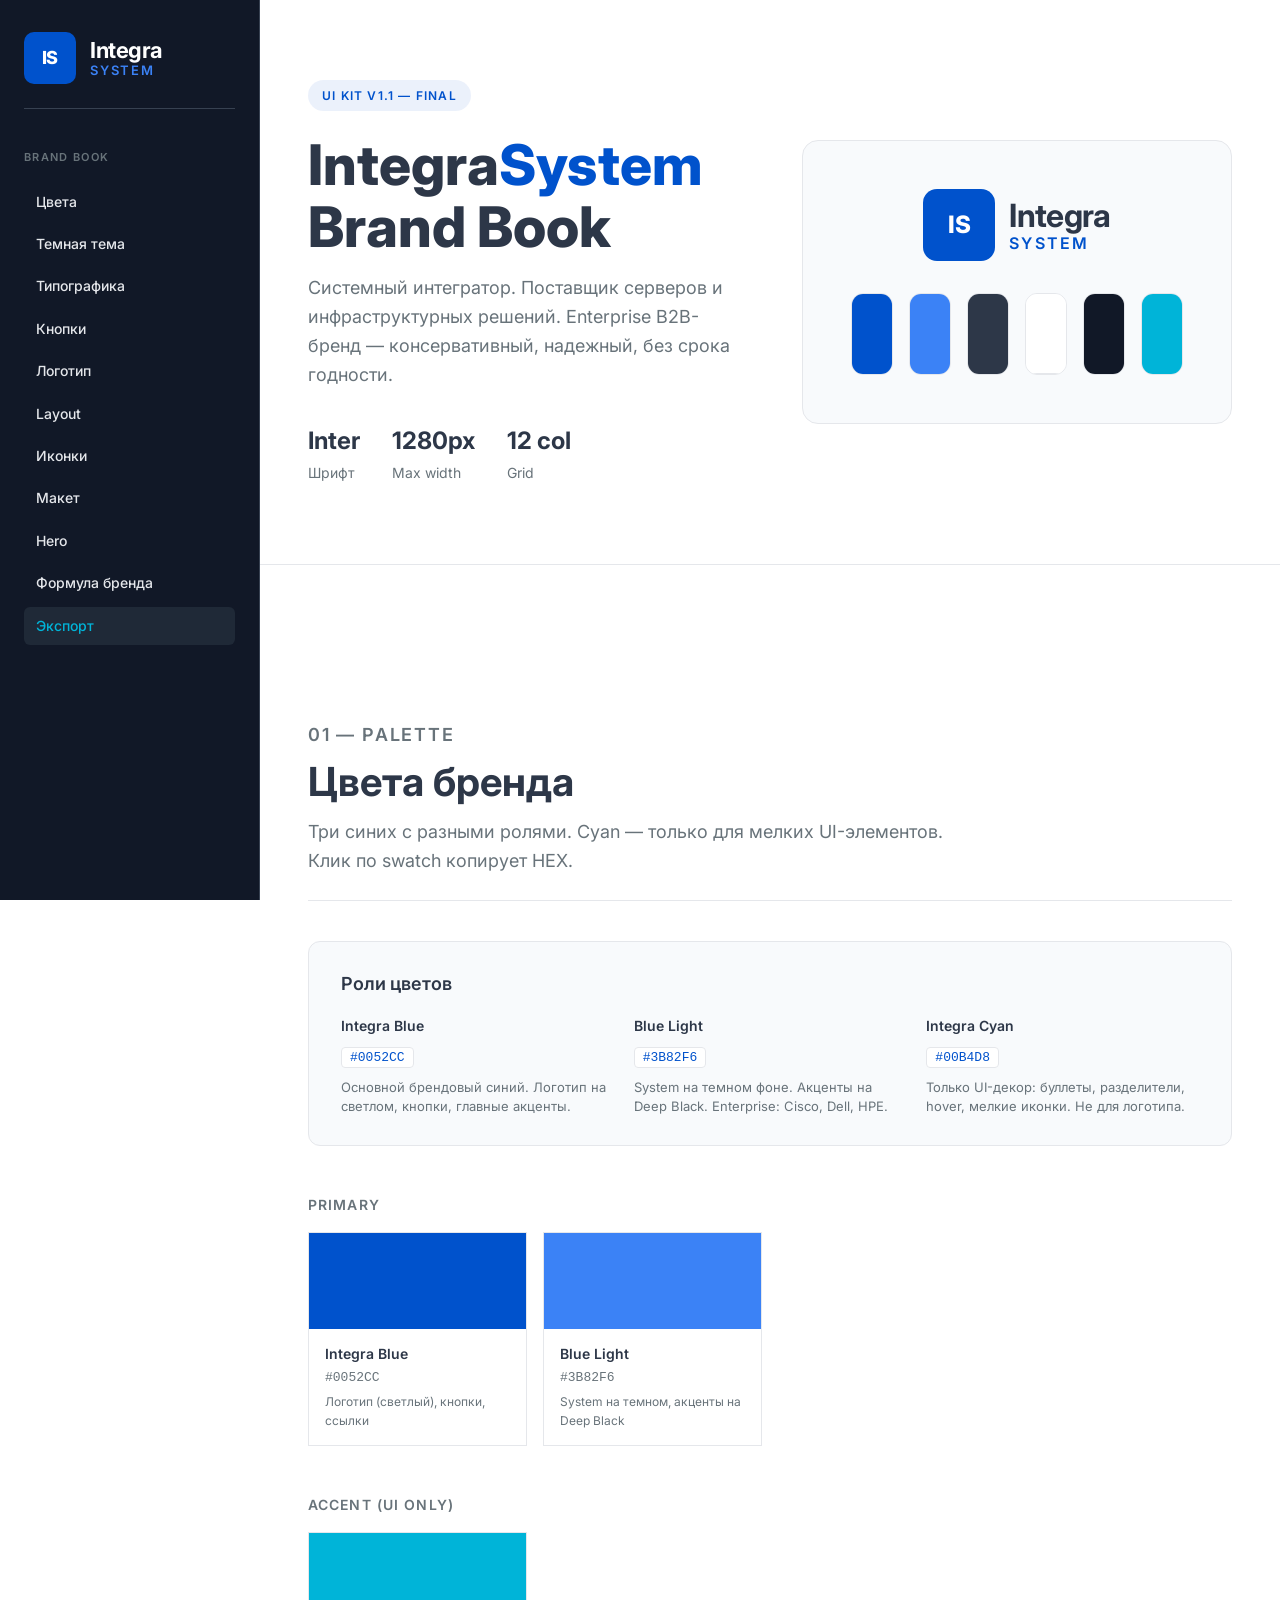
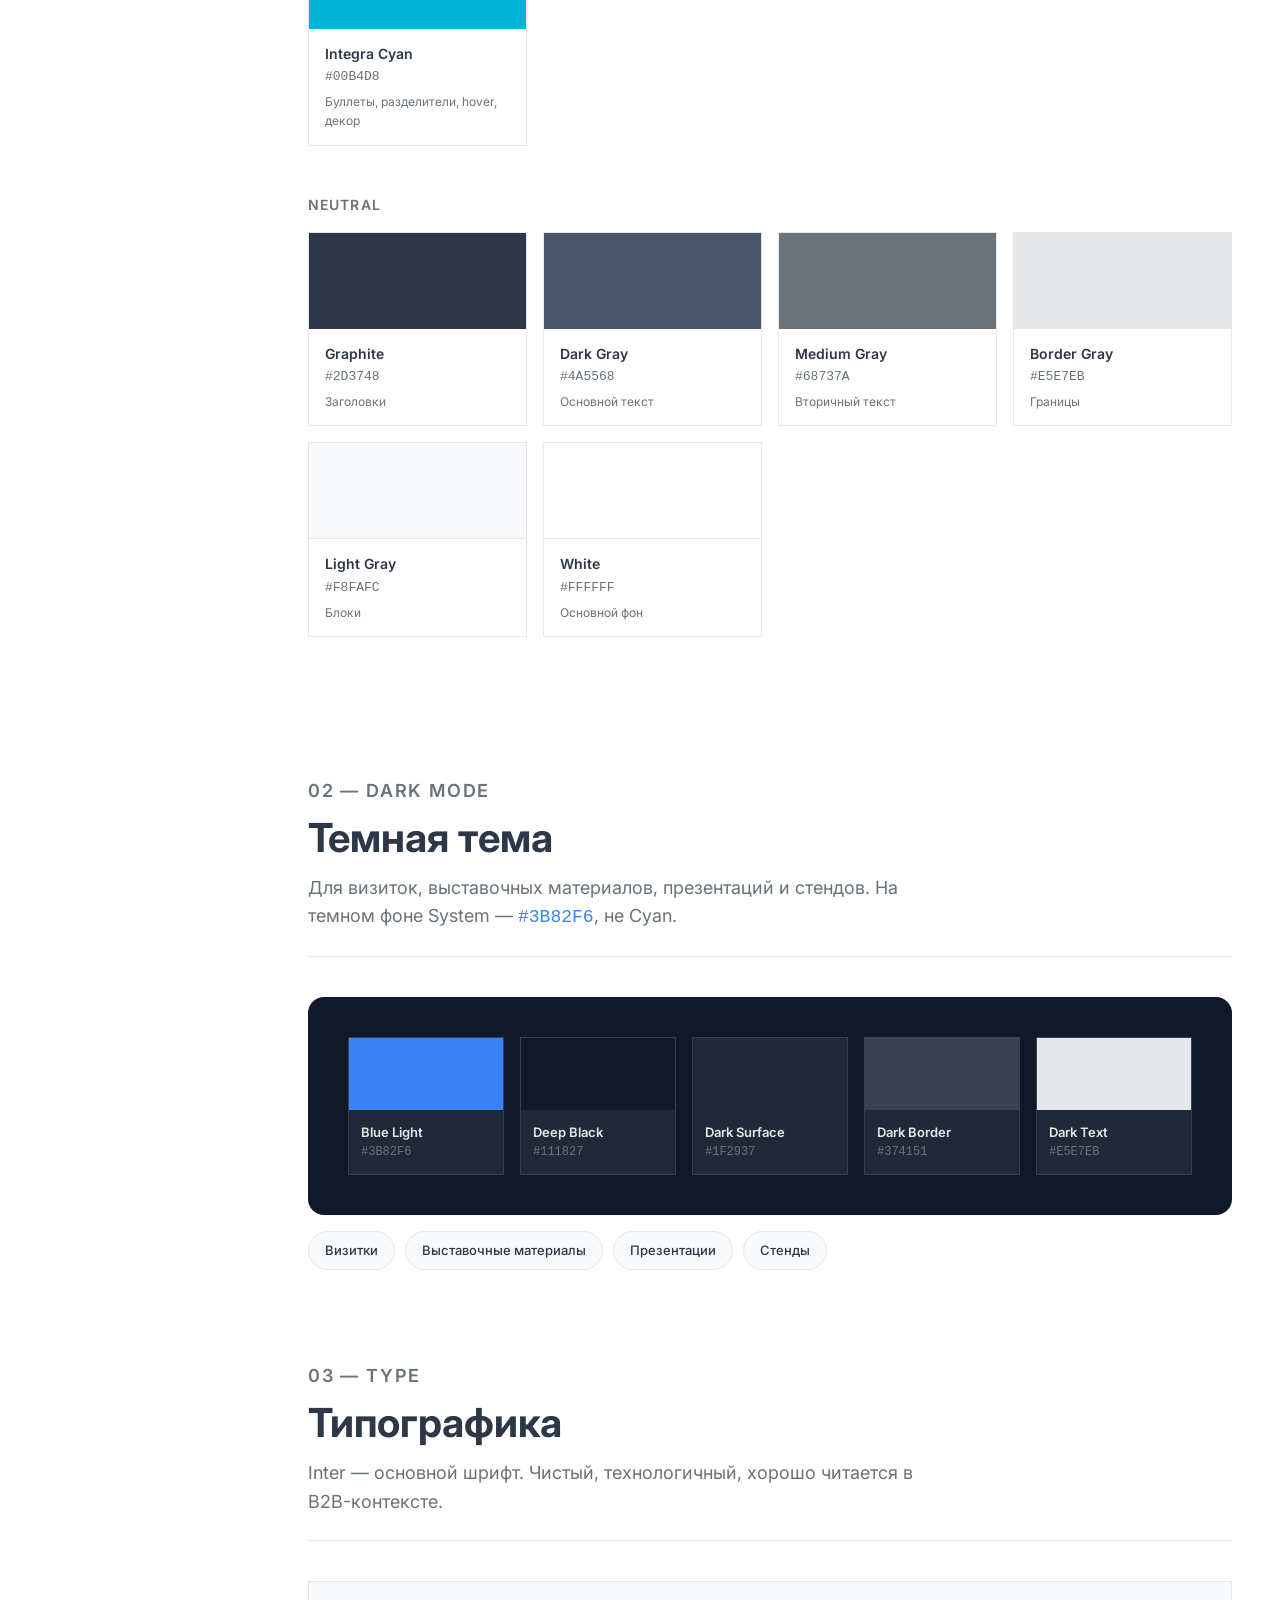
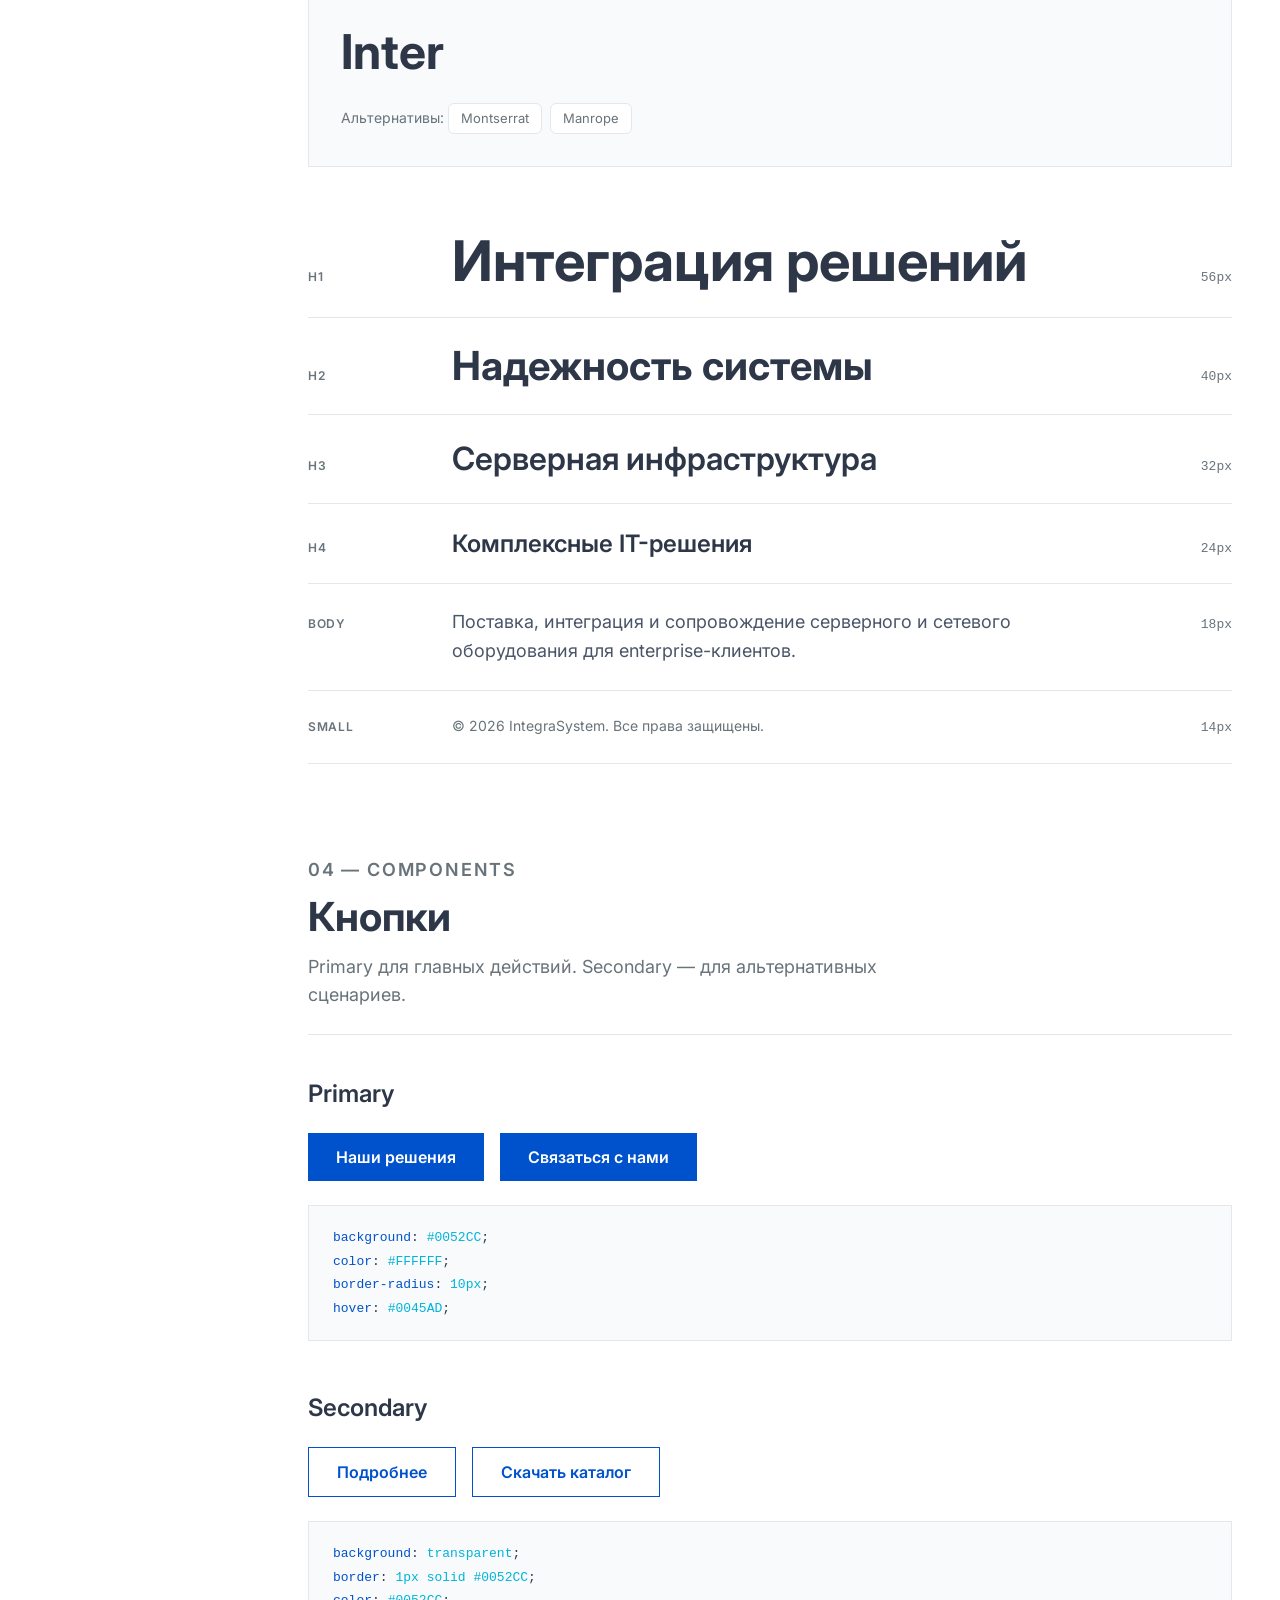
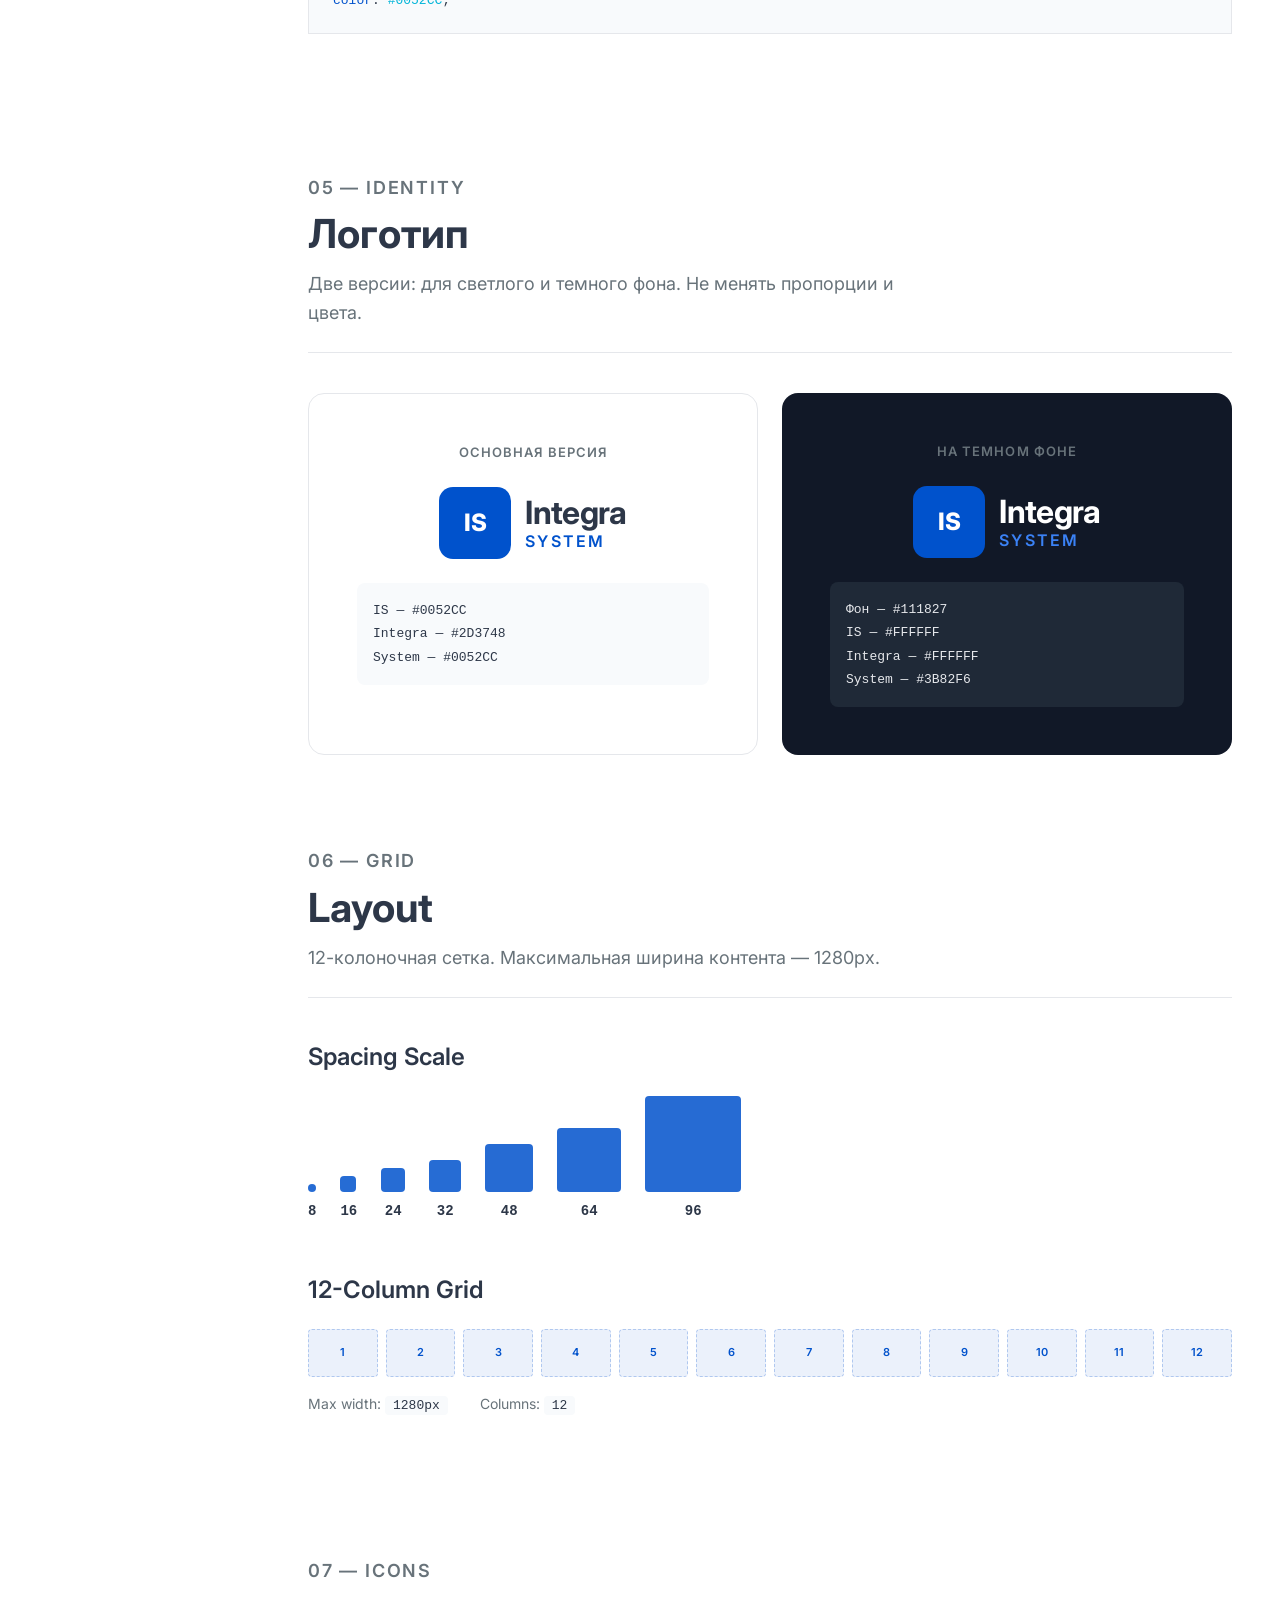
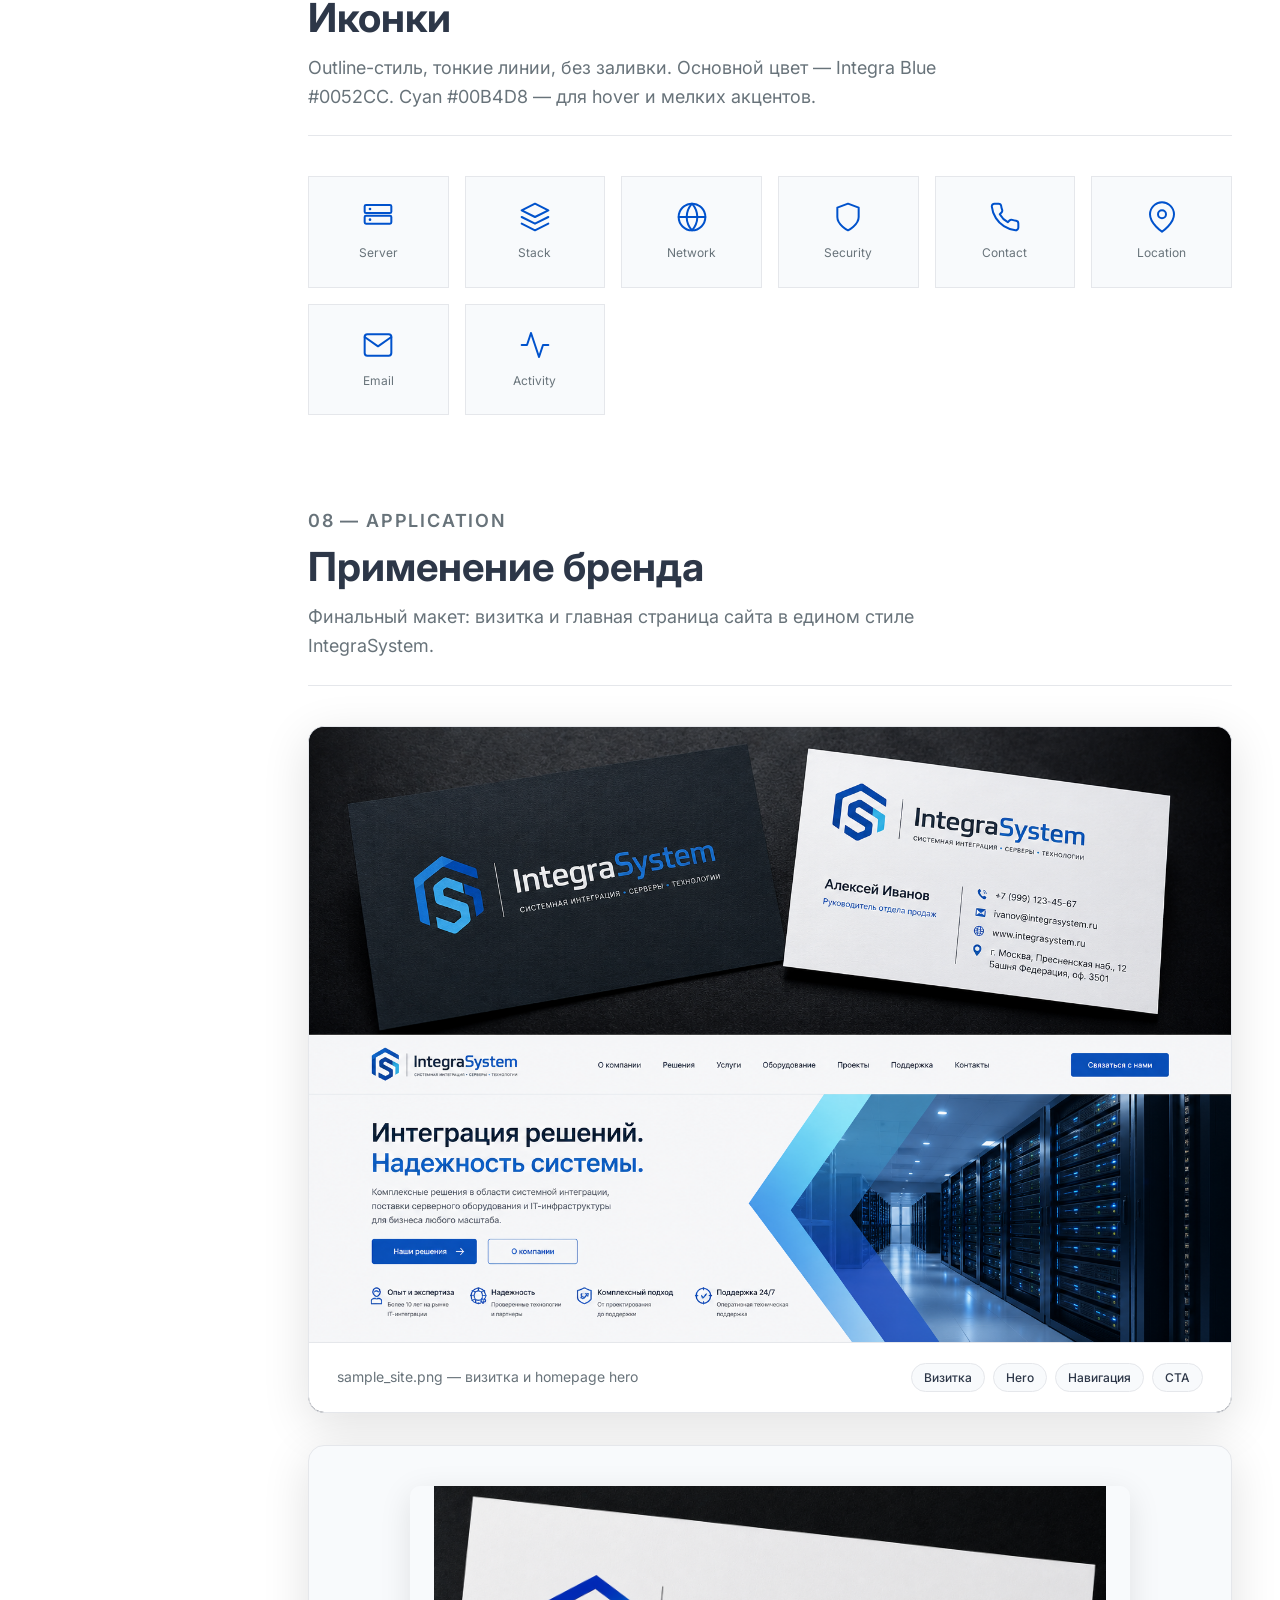
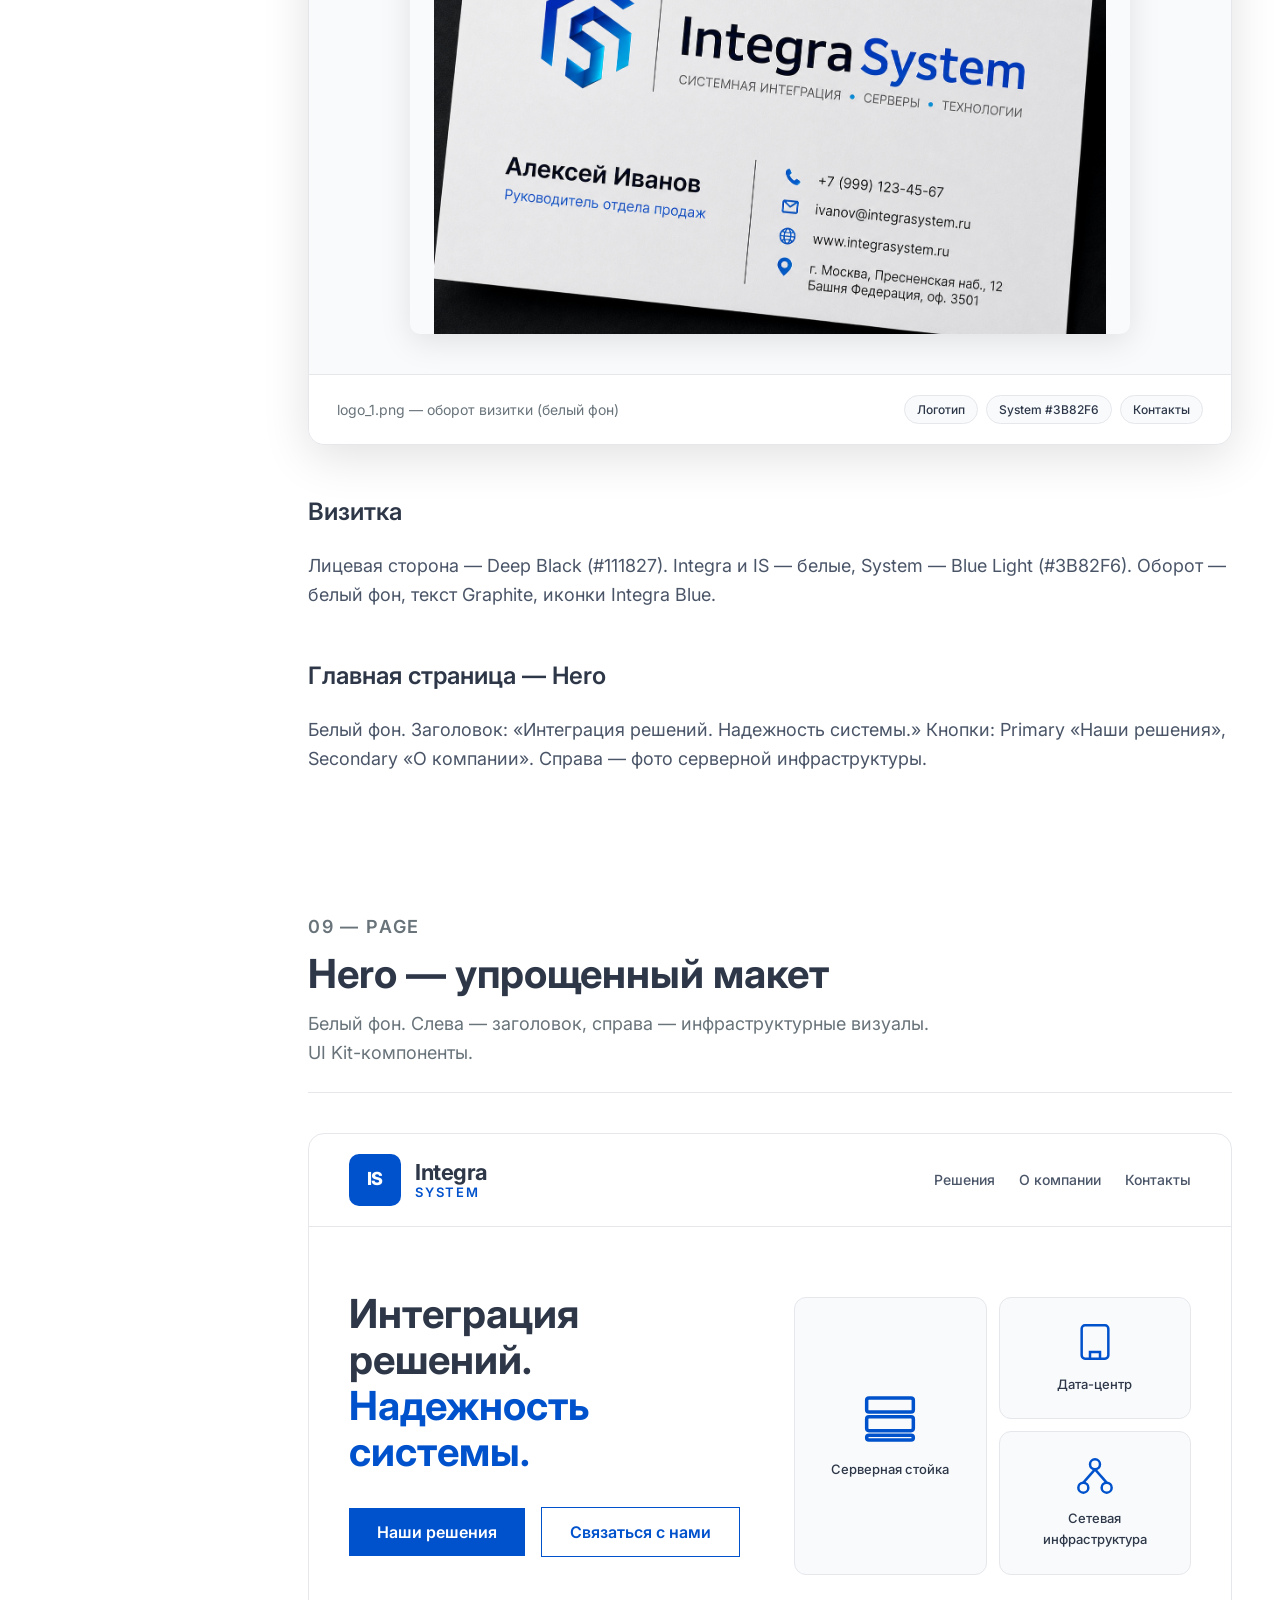
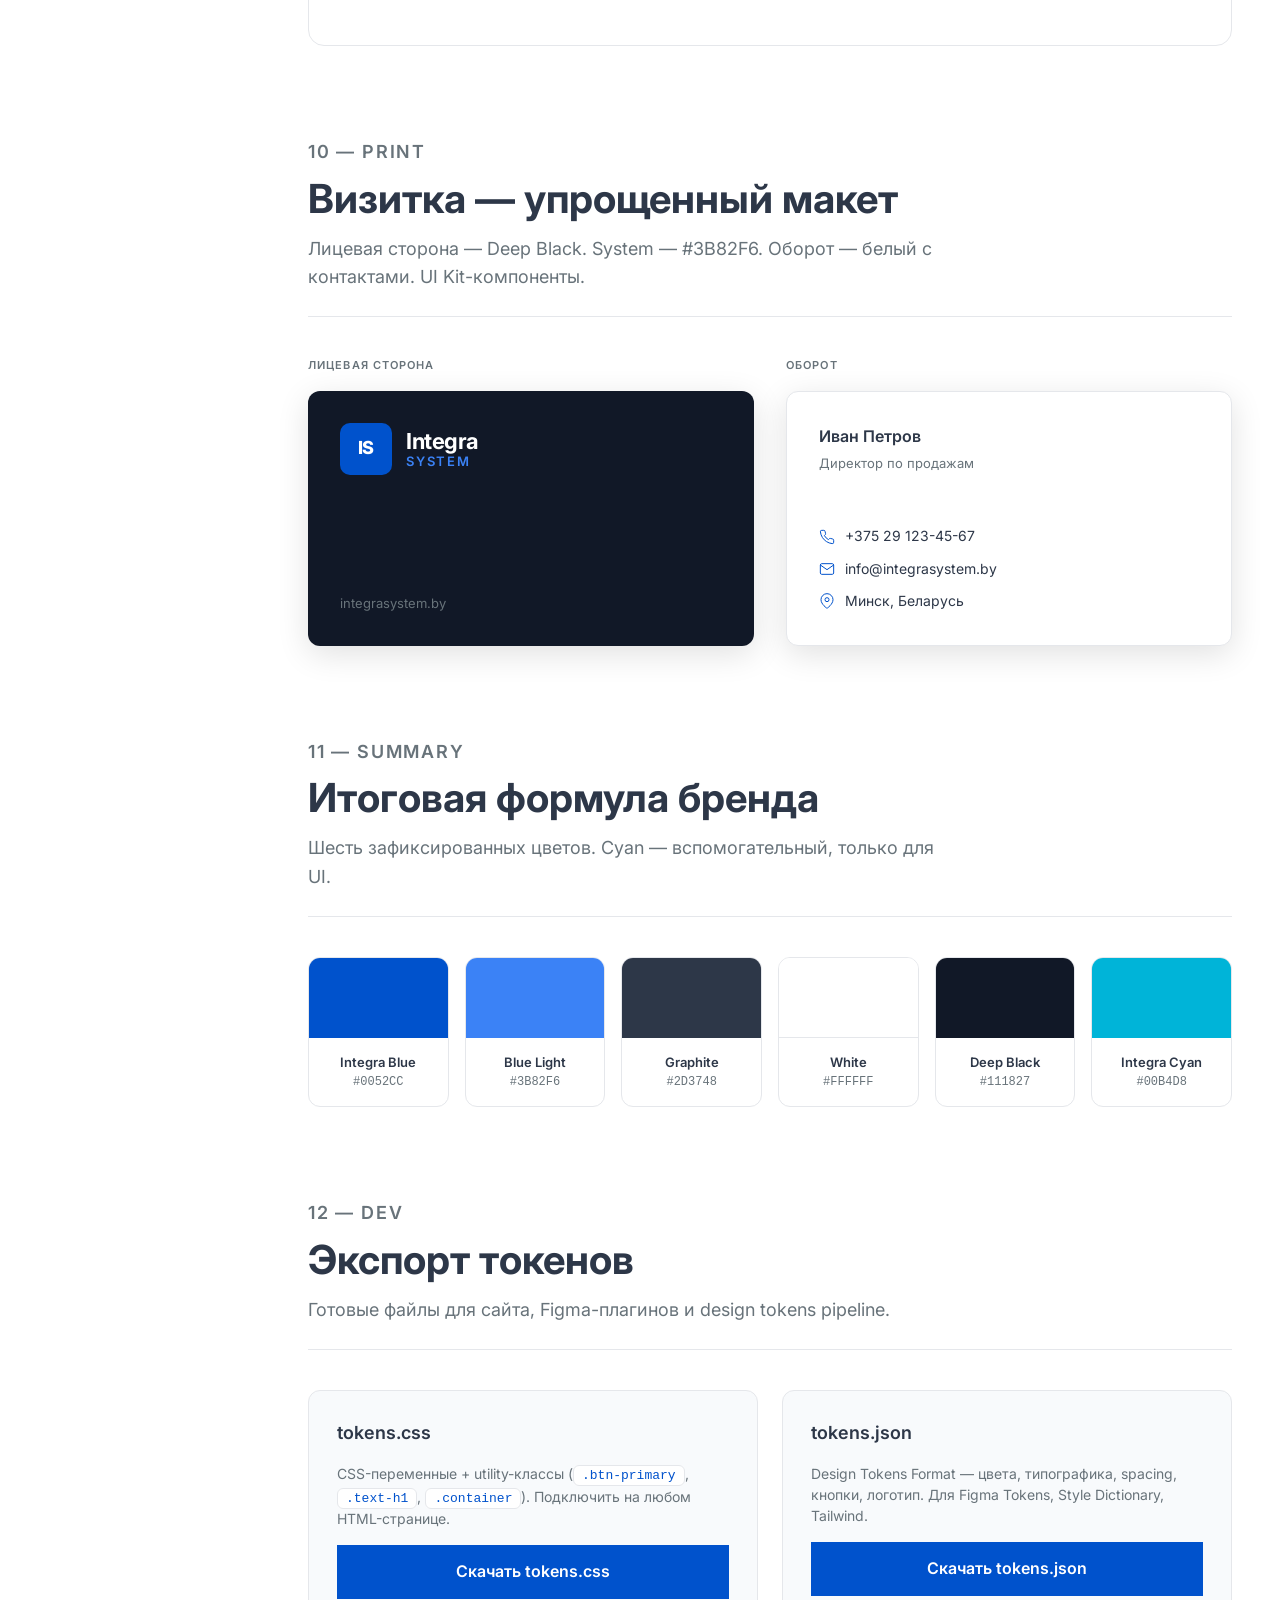
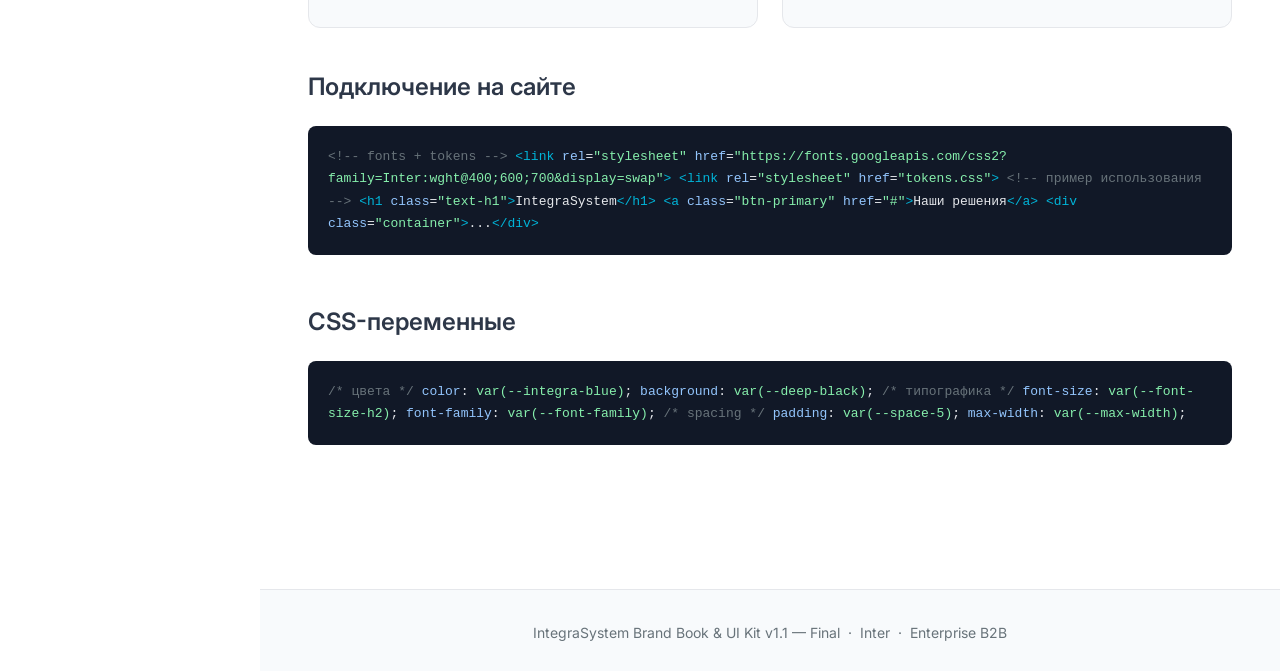
==== index.html @ 1e7a77c1 "add index" ====
<!DOCTYPE html>
<html lang="ru">
<head>
  <meta charset="UTF-8">
  <meta name="viewport" content="width=device-width, initial-scale=1.0">
  <title>IntegraSystem — Brand Book & UI Kit</title>
  <link rel="preconnect" href="https://fonts.googleapis.com">
  <link rel="preconnect" href="https://fonts.gstatic.com" crossorigin>
  <link href="https://fonts.googleapis.com/css2?family=Inter:wght@300;400;500;600;700;800&display=swap" rel="stylesheet">
  <link rel="stylesheet" href="tokens.css">
  <style>
    :root {
      --radius: var(--btn-primary-radius, 10px);
      --font: var(--font-family);
    }

    *, *::before, *::after { box-sizing: border-box; margin: 0; padding: 0; }

    html { scroll-behavior: smooth; }

    body {
      font-family: var(--font);
      font-size: 18px;
      line-height: 1.6;
      color: var(--dark-gray);
      background: var(--white);
    }

    /* ── Layout ── */
    .layout {
      display: grid;
      grid-template-columns: 260px 1fr;
      min-height: 100vh;
    }

    .sidebar {
      position: sticky;
      top: 0;
      height: 100vh;
      background: var(--deep-black);
      color: var(--dark-text);
      padding: 32px 24px;
      overflow-y: auto;
      border-right: 1px solid var(--dark-border);
    }

    .sidebar-logo {
      margin-bottom: 40px;
      padding-bottom: 24px;
      border-bottom: 1px solid var(--dark-border);
    }

    .sidebar-label {
      font-size: 11px;
      font-weight: 600;
      letter-spacing: 0.12em;
      text-transform: uppercase;
      color: var(--medium-gray);
      margin-bottom: 16px;
    }

    .nav-list { list-style: none; }

    .nav-list li { margin-bottom: 4px; }

    .nav-list a {
      display: block;
      padding: 8px 12px;
      border-radius: 6px;
      font-size: 14px;
      font-weight: 500;
      color: var(--dark-text);
      text-decoration: none;
      transition: background 0.15s, color 0.15s;
    }

    .nav-list a:hover,
    .nav-list a.active {
      background: var(--dark-surface);
      color: var(--integra-cyan);
    }

    .main { min-width: 0; }

    .content {
      max-width: var(--max-width);
      margin: 0 auto;
      padding: 64px 48px 96px;
    }

    /* ── Cover ── */
    .cover {
      background: var(--white);
      border-bottom: 1px solid var(--border-gray);
      padding: 80px 48px;
    }

    .cover-inner {
      max-width: var(--max-width);
      margin: 0 auto;
      display: grid;
      grid-template-columns: 1fr 1fr;
      gap: 64px;
      align-items: center;
    }

    .cover-badge {
      display: inline-block;
      font-size: 12px;
      font-weight: 600;
      letter-spacing: 0.1em;
      text-transform: uppercase;
      color: var(--integra-blue);
      background: rgba(0, 82, 204, 0.08);
      padding: 6px 14px;
      border-radius: 20px;
      margin-bottom: 24px;
    }

    .cover h1 {
      font-size: 56px;
      font-weight: 800;
      color: var(--graphite);
      line-height: 1.1;
      margin-bottom: 16px;
    }

    .cover h1 span { color: var(--integra-blue); }

    .cover-desc {
      font-size: 18px;
      color: var(--medium-gray);
      max-width: 480px;
      margin-bottom: 32px;
    }

    .cover-meta {
      display: flex;
      gap: 32px;
      font-size: 14px;
      color: var(--medium-gray);
    }

    .cover-meta strong {
      display: block;
      font-size: 24px;
      font-weight: 700;
      color: var(--graphite);
      margin-bottom: 2px;
    }

    .cover-visual {
      background: var(--light-gray);
      border: 1px solid var(--border-gray);
      border-radius: 16px;
      padding: 48px;
      display: flex;
      flex-direction: column;
      align-items: center;
      gap: 32px;
    }

    /* ── Logo component ── */
    .logo {
      display: flex;
      align-items: center;
      gap: 14px;
    }

    .logo-mark {
      width: 52px;
      height: 52px;
      border-radius: 10px;
      display: flex;
      align-items: center;
      justify-content: center;
      font-weight: 800;
      font-size: 18px;
      letter-spacing: -0.02em;
      flex-shrink: 0;
    }

    .logo-text {
      display: flex;
      flex-direction: column;
      line-height: 1.15;
    }

    .logo-integra {
      font-size: 22px;
      font-weight: 700;
      letter-spacing: -0.02em;
    }

    .logo-system {
      font-size: 13px;
      font-weight: 600;
      letter-spacing: 0.14em;
      text-transform: uppercase;
    }

    .logo--light .logo-mark { background: var(--integra-blue); color: var(--white); }
    .logo--light .logo-integra { color: var(--graphite); }
    .logo--light .logo-system { color: var(--integra-blue); }

    .logo--dark .logo-mark { background: var(--integra-blue); color: var(--white); }
    .logo--dark .logo-integra { color: var(--white); }
    .logo--dark .logo-system { color: var(--integra-blue-light); }

    .logo--large .logo-mark { width: 72px; height: 72px; font-size: 24px; border-radius: 14px; }
    .logo--large .logo-integra { font-size: 32px; }
    .logo--large .logo-system { font-size: 16px; }

    /* ── Sections ── */
    .section {
      padding-top: 80px;
      scroll-margin-top: 32px;
    }

    .section-header {
      margin-bottom: 40px;
      padding-bottom: 24px;
      border-bottom: 1px solid var(--border-gray);
    }

    .section-tag {
      font-size: 12px;
      font-weight: 600;
      letter-spacing: 0.1em;
      text-transform: uppercase;
      color: var(--integra-cyan);
      margin-bottom: 8px;
    }

    .section-header h2 {
      font-size: 40px;
      font-weight: 700;
      color: var(--graphite);
      line-height: 1.2;
    }

    .section-header p {
      margin-top: 12px;
      font-size: 18px;
      color: var(--medium-gray);
      max-width: 640px;
    }

    .subsection { margin-bottom: 48px; }

    .subsection h3 {
      font-size: 24px;
      font-weight: 600;
      color: var(--graphite);
      margin-bottom: 20px;
    }

    .subsection-label {
      font-size: 14px;
      font-weight: 600;
      color: var(--medium-gray);
      text-transform: uppercase;
      letter-spacing: 0.08em;
      margin-bottom: 16px;
    }

    /* ── Color swatches ── */
    .swatch-grid {
      display: grid;
      grid-template-columns: repeat(auto-fill, minmax(180px, 1fr));
      gap: 16px;
    }

    .swatch {
      border: 1px solid var(--border-gray);
      border-radius: var(--radius);
      overflow: hidden;
      cursor: pointer;
      transition: box-shadow 0.15s, transform 0.15s;
    }

    .swatch:hover {
      box-shadow: 0 4px 16px rgba(0, 0, 0, 0.1);
      transform: translateY(-2px);
    }

    .swatch-color { height: 96px; }

    .swatch-info {
      padding: 14px 16px;
      background: var(--white);
    }

    .swatch-name {
      font-size: 14px;
      font-weight: 600;
      color: var(--graphite);
      margin-bottom: 2px;
    }

    .swatch-hex {
      font-size: 13px;
      font-family: 'SF Mono', 'Fira Code', monospace;
      color: var(--medium-gray);
    }

    .swatch-use {
      font-size: 12px;
      color: var(--medium-gray);
      margin-top: 4px;
    }

    /* ── Dark theme preview ── */
    .dark-preview {
      background: var(--deep-black);
      border-radius: 16px;
      padding: 40px;
      display: grid;
      grid-template-columns: repeat(4, 1fr);
      gap: 16px;
    }

    .dark-swatch {
      border-radius: var(--radius);
      overflow: hidden;
      border: 1px solid var(--dark-border);
    }

    .dark-swatch-color { height: 72px; }

    .dark-swatch-info {
      padding: 12px;
      background: var(--dark-surface);
    }

    .dark-swatch-name {
      font-size: 13px;
      font-weight: 600;
      color: var(--dark-text);
    }

    .dark-swatch-hex {
      font-size: 12px;
      font-family: monospace;
      color: var(--medium-gray);
    }

    /* ── Typography ── */
    .type-scale { display: flex; flex-direction: column; gap: 0; }

    .type-row {
      display: grid;
      grid-template-columns: 120px 1fr 80px;
      align-items: baseline;
      padding: 24px 0;
      border-bottom: 1px solid var(--border-gray);
      gap: 24px;
    }

    .type-label {
      font-size: 12px;
      font-weight: 600;
      color: var(--medium-gray);
      text-transform: uppercase;
      letter-spacing: 0.06em;
    }

    .type-size {
      font-size: 13px;
      font-family: monospace;
      color: var(--medium-gray);
      text-align: right;
    }

    .type-h1 { font-size: 56px; font-weight: 700; color: var(--graphite); line-height: 1.1; }
    .type-h2 { font-size: 40px; font-weight: 700; color: var(--graphite); line-height: 1.2; }
    .type-h3 { font-size: 32px; font-weight: 600; color: var(--graphite); line-height: 1.25; }
    .type-h4 { font-size: 24px; font-weight: 600; color: var(--graphite); line-height: 1.3; }
    .type-body { font-size: 18px; font-weight: 400; color: var(--dark-gray); }
    .type-small { font-size: 14px; font-weight: 400; color: var(--medium-gray); }

    .font-stack {
      background: var(--light-gray);
      border: 1px solid var(--border-gray);
      border-radius: var(--radius);
      padding: 32px;
      margin-top: 24px;
    }

    .font-stack-name {
      font-size: 48px;
      font-weight: 700;
      color: var(--graphite);
      margin-bottom: 8px;
    }

    .font-stack-alts {
      font-size: 14px;
      color: var(--medium-gray);
    }

    .font-stack-alts span {
      display: inline-block;
      background: var(--white);
      border: 1px solid var(--border-gray);
      border-radius: 6px;
      padding: 4px 12px;
      margin: 4px 4px 0 0;
      font-size: 13px;
    }

    /* ── Buttons ── */
    .btn-row {
      display: flex;
      flex-wrap: wrap;
      gap: 16px;
      align-items: center;
      margin-bottom: 24px;
    }

    .btn {
      display: inline-flex;
      align-items: center;
      justify-content: center;
      gap: 8px;
      padding: 14px 28px;
      font-family: var(--font);
      font-size: 16px;
      font-weight: 600;
      border-radius: var(--radius);
      border: none;
      cursor: pointer;
      transition: background 0.15s, color 0.15s, border-color 0.15s;
      text-decoration: none;
    }

    .btn-primary {
      background: var(--integra-blue);
      color: var(--white);
    }

    .btn-primary:hover { background: var(--integra-blue-hover); }

    .btn-secondary {
      background: transparent;
      border: 1px solid var(--integra-blue);
      color: var(--integra-blue);
    }

    .btn-secondary:hover {
      background: rgba(0, 82, 204, 0.06);
    }

    .btn-spec {
      background: var(--light-gray);
      border: 1px solid var(--border-gray);
      border-radius: var(--radius);
      padding: 20px 24px;
      font-family: 'SF Mono', 'Fira Code', monospace;
      font-size: 13px;
      color: var(--graphite);
      line-height: 1.8;
    }

    .btn-spec .prop { color: var(--integra-blue); }
    .btn-spec .val { color: var(--integra-cyan); }

    /* ── Spacing ── */
    .spacing-grid {
      display: flex;
      flex-wrap: wrap;
      gap: 24px;
      align-items: flex-end;
    }

    .spacing-item { text-align: center; }

    .spacing-bar {
      background: var(--integra-blue);
      border-radius: 4px;
      margin-bottom: 8px;
      opacity: 0.85;
    }

    .spacing-val {
      font-size: 14px;
      font-weight: 600;
      color: var(--graphite);
      font-family: monospace;
    }

    /* ── Grid demo ── */
    .grid-demo {
      display: grid;
      grid-template-columns: repeat(12, 1fr);
      gap: 8px;
    }

    .grid-col {
      background: rgba(0, 82, 204, 0.08);
      border: 1px dashed rgba(0, 82, 204, 0.25);
      border-radius: 4px;
      height: 48px;
      display: flex;
      align-items: center;
      justify-content: center;
      font-size: 11px;
      font-weight: 600;
      color: var(--integra-blue);
    }

    .grid-meta {
      margin-top: 16px;
      font-size: 14px;
      color: var(--medium-gray);
      display: flex;
      gap: 32px;
    }

    .grid-meta code {
      background: var(--light-gray);
      padding: 2px 8px;
      border-radius: 4px;
      font-size: 13px;
      color: var(--graphite);
    }

    /* ── Icons ── */
    .icon-grid {
      display: grid;
      grid-template-columns: repeat(auto-fill, minmax(120px, 1fr));
      gap: 16px;
    }

    .icon-item {
      display: flex;
      flex-direction: column;
      align-items: center;
      gap: 10px;
      padding: 24px 16px;
      background: var(--light-gray);
      border: 1px solid var(--border-gray);
      border-radius: var(--radius);
    }

    .icon-item svg {
      width: 32px;
      height: 32px;
      stroke: var(--integra-blue);
      fill: none;
      stroke-width: 1.5;
      stroke-linecap: round;
      stroke-linejoin: round;
    }

    .icon-item span {
      font-size: 12px;
      color: var(--medium-gray);
    }

    /* ── Logo variants ── */
    .logo-variants {
      display: grid;
      grid-template-columns: 1fr 1fr;
      gap: 24px;
    }

    .logo-variant {
      border-radius: 16px;
      padding: 48px;
      display: flex;
      flex-direction: column;
      align-items: center;
      gap: 24px;
    }

    .logo-variant--light {
      background: var(--white);
      border: 1px solid var(--border-gray);
    }

    .logo-variant--dark {
      background: var(--deep-black);
    }

    .logo-variant-label {
      font-size: 13px;
      font-weight: 600;
      text-transform: uppercase;
      letter-spacing: 0.08em;
    }

    .logo-variant--light .logo-variant-label { color: var(--medium-gray); }
    .logo-variant--dark .logo-variant-label { color: var(--medium-gray); }

    .logo-rules {
      width: 100%;
      font-size: 13px;
      font-family: monospace;
      line-height: 1.8;
      padding: 16px;
      border-radius: 8px;
    }

    .logo-variant--light .logo-rules {
      background: var(--light-gray);
      color: var(--graphite);
    }

    .logo-variant--dark .logo-rules {
      background: var(--dark-surface);
      color: var(--dark-text);
    }

    /* ── Brand showcase ── */
    .brand-showcase-stack {
      display: flex;
      flex-direction: column;
      gap: 32px;
    }

    .brand-showcase {
      border: 1px solid var(--border-gray);
      border-radius: 16px;
      overflow: hidden;
      background: var(--deep-black);
      box-shadow: 0 12px 48px rgba(0, 0, 0, 0.12);
    }

    .brand-showcase--card {
      background: var(--light-gray);
    }

    .brand-showcase--card img {
      max-width: 720px;
      margin: 40px auto;
      padding: 0 24px;
      width: calc(100% - 48px);
      border-radius: 10px;
      box-shadow: 0 8px 32px rgba(0, 0, 0, 0.1);
    }

    .brand-showcase img {
      display: block;
      width: 100%;
      height: auto;
    }

    .brand-showcase-caption {
      padding: 20px 28px;
      font-size: 14px;
      color: var(--medium-gray);
      background: var(--white);
      border-top: 1px solid var(--border-gray);
      display: flex;
      justify-content: space-between;
      align-items: center;
      flex-wrap: wrap;
      gap: 12px;
    }

    .brand-showcase-tags {
      display: flex;
      flex-wrap: wrap;
      gap: 8px;
    }

    .brand-showcase-tag {
      font-size: 12px;
      font-weight: 500;
      padding: 4px 12px;
      border-radius: 20px;
      background: var(--light-gray);
      border: 1px solid var(--border-gray);
      color: var(--graphite);
    }

    /* ── Hero mockup (legacy) ── */
    .hero-mockup {
      background: var(--white);
      border: 1px solid var(--border-gray);
      border-radius: 16px;
      overflow: hidden;
    }

    .hero-mockup-nav {
      display: flex;
      align-items: center;
      justify-content: space-between;
      padding: 20px 40px;
      border-bottom: 1px solid var(--border-gray);
    }

    .hero-mockup-body {
      display: grid;
      grid-template-columns: 1fr 1fr;
      gap: 48px;
      padding: 64px 40px;
      align-items: center;
    }

    .hero-mockup-text h3 {
      font-size: 40px;
      font-weight: 700;
      color: var(--graphite);
      line-height: 1.15;
      margin-bottom: 32px;
    }

    .hero-mockup-text h3 em {
      font-style: normal;
      color: var(--integra-blue);
    }

    .hero-mockup-visual {
      display: grid;
      grid-template-columns: 1fr 1fr;
      gap: 12px;
    }

    .hero-card {
      background: var(--light-gray);
      border: 1px solid var(--border-gray);
      border-radius: 12px;
      padding: 24px;
      display: flex;
      flex-direction: column;
      align-items: center;
      gap: 12px;
      text-align: center;
    }

    .hero-card svg {
      width: 40px;
      height: 40px;
      stroke: var(--integra-blue);
      fill: none;
      stroke-width: 1.5;
    }

    .hero-card span {
      font-size: 13px;
      font-weight: 500;
      color: var(--graphite);
    }

    .hero-card:first-child { grid-row: span 2; justify-content: center; }
    .hero-card:first-child svg { width: 56px; height: 56px; }

    /* ── Business card ── */
    .cards-row {
      display: grid;
      grid-template-columns: 1fr 1fr;
      gap: 32px;
    }

    .biz-card {
      aspect-ratio: 1.75 / 1;
      border-radius: 12px;
      padding: 32px;
      display: flex;
      flex-direction: column;
      justify-content: space-between;
      box-shadow: 0 8px 32px rgba(0, 0, 0, 0.12);
    }

    .biz-card--front {
      background: var(--deep-black);
    }

    .biz-card--back {
      background: var(--white);
      border: 1px solid var(--border-gray);
    }

    .biz-card-label {
      font-size: 11px;
      font-weight: 600;
      letter-spacing: 0.1em;
      text-transform: uppercase;
      color: var(--medium-gray);
      margin-bottom: 16px;
    }

    .biz-contact {
      display: flex;
      flex-direction: column;
      gap: 10px;
    }

    .biz-contact-item {
      display: flex;
      align-items: center;
      gap: 10px;
      font-size: 14px;
      color: var(--graphite);
    }

    .biz-contact-item svg {
      width: 16px;
      height: 16px;
      stroke: var(--integra-blue);
      fill: none;
      stroke-width: 1.5;
      flex-shrink: 0;
    }

    .biz-person {
      font-size: 16px;
      font-weight: 600;
      color: var(--graphite);
      margin-bottom: 4px;
    }

    .biz-role {
      font-size: 13px;
      color: var(--medium-gray);
    }

    /* ── Brand formula ── */
    .formula-grid {
      display: grid;
      grid-template-columns: repeat(6, 1fr);
      gap: 16px;
    }

    .color-roles {
      background: var(--light-gray);
      border: 1px solid var(--border-gray);
      border-radius: var(--radius-md);
      padding: 28px 32px;
      margin-bottom: 48px;
    }

    .color-roles h3 {
      font-size: 18px;
      font-weight: 600;
      color: var(--graphite);
      margin-bottom: 16px;
    }

    .color-roles-list {
      display: grid;
      grid-template-columns: 1fr 1fr 1fr;
      gap: 20px;
    }

    .color-role-item strong {
      display: block;
      font-size: 14px;
      font-weight: 600;
      color: var(--graphite);
      margin-bottom: 4px;
    }

    .color-role-item code {
      font-size: 13px;
      color: var(--integra-blue);
      background: var(--white);
      padding: 2px 8px;
      border-radius: 4px;
      border: 1px solid var(--border-gray);
    }

    .color-role-item p {
      font-size: 13px;
      color: var(--medium-gray);
      margin-top: 8px;
      line-height: 1.5;
    }

    .formula-item {
      border-radius: 12px;
      overflow: hidden;
      border: 1px solid var(--border-gray);
    }

    .formula-color { height: 80px; }

    .formula-info {
      padding: 14px;
      text-align: center;
    }

    .formula-name {
      font-size: 13px;
      font-weight: 600;
      color: var(--graphite);
    }

    .formula-hex {
      font-size: 12px;
      font-family: monospace;
      color: var(--medium-gray);
    }

    /* ── Usage tags ── */
    .usage-tags {
      display: flex;
      flex-wrap: wrap;
      gap: 10px;
      margin-top: 16px;
    }

    .usage-tag {
      font-size: 13px;
      font-weight: 500;
      padding: 8px 16px;
      border-radius: 20px;
      background: var(--light-gray);
      border: 1px solid var(--border-gray);
      color: var(--graphite);
    }

    /* ── Export ── */
    .export-grid {
      display: grid;
      grid-template-columns: 1fr 1fr;
      gap: 24px;
    }

    .export-card {
      background: var(--light-gray);
      border: 1px solid var(--border-gray);
      border-radius: var(--radius-md);
      padding: 28px;
      display: flex;
      flex-direction: column;
      gap: 16px;
    }

    .export-card h4 {
      font-size: 18px;
      font-weight: 600;
      color: var(--graphite);
    }

    .export-card p {
      font-size: 14px;
      color: var(--medium-gray);
      line-height: 1.5;
    }

    .export-card code {
      font-size: 13px;
      font-family: 'SF Mono', 'Fira Code', monospace;
      background: var(--white);
      border: 1px solid var(--border-gray);
      border-radius: 6px;
      padding: 2px 8px;
      color: var(--integra-blue);
    }

    .export-snippet {
      background: var(--deep-black);
      color: var(--dark-text);
      border-radius: 8px;
      padding: 20px;
      font-family: 'SF Mono', 'Fira Code', monospace;
      font-size: 13px;
      line-height: 1.7;
      overflow-x: auto;
    }

    .export-snippet .comment { color: var(--medium-gray); }
    .export-snippet .tag { color: var(--integra-cyan); }
    .export-snippet .attr { color: #93C5FD; }
    .export-snippet .val { color: #86EFAC; }

    /* ── Toast ── */
    .toast {
      position: fixed;
      bottom: 32px;
      left: 50%;
      transform: translateX(-50%) translateY(80px);
      background: var(--graphite);
      color: var(--white);
      padding: 12px 24px;
      border-radius: 8px;
      font-size: 14px;
      font-weight: 500;
      opacity: 0;
      transition: transform 0.3s, opacity 0.3s;
      z-index: 9999;
      pointer-events: none;
    }

    .toast.show {
      transform: translateX(-50%) translateY(0);
      opacity: 1;
    }

    /* ── Footer ── */
    .kit-footer {
      background: var(--light-gray);
      border-top: 1px solid var(--border-gray);
      padding: 32px 48px;
      text-align: center;
      font-size: 14px;
      color: var(--medium-gray);
    }

    /* ── Responsive ── */
    @media (max-width: 1024px) {
      .layout { grid-template-columns: 1fr; }
      .sidebar { position: relative; height: auto; }
      .cover-inner { grid-template-columns: 1fr; }
      .logo-variants, .cards-row, .hero-mockup-body { grid-template-columns: 1fr; }
      .color-roles-list { grid-template-columns: 1fr; }
      .formula-grid { grid-template-columns: repeat(3, 1fr); }
      .export-grid { grid-template-columns: 1fr; }
      .dark-preview { grid-template-columns: repeat(2, 1fr); }
      .type-row { grid-template-columns: 80px 1fr; }
      .type-size { display: none; }
    }

    @media (max-width: 640px) {
      .content { padding: 40px 24px 64px; }
      .cover { padding: 48px 24px; }
      .cover h1 { font-size: 36px; }
      .section-header h2 { font-size: 28px; }
      .formula-grid { grid-template-columns: repeat(2, 1fr); }
    }
  </style>
</head>
<body>

<div class="layout">
  <aside class="sidebar">
    <div class="sidebar-logo">
      <div class="logo logo--dark">
        <div class="logo-mark">IS</div>
        <div class="logo-text">
          <span class="logo-integra">Integra</span>
          <span class="logo-system">System</span>
        </div>
      </div>
    </div>
    <p class="sidebar-label">Brand Book</p>
    <ul class="nav-list">
      <li><a href="#colors">Цвета</a></li>
      <li><a href="#dark-theme">Темная тема</a></li>
      <li><a href="#typography">Типографика</a></li>
      <li><a href="#buttons">Кнопки</a></li>
      <li><a href="#logo">Логотип</a></li>
      <li><a href="#layout">Layout</a></li>
      <li><a href="#icons">Иконки</a></li>
      <li><a href="#application">Макет</a></li>
      <li><a href="#hero">Hero</a></li>
      <li><a href="#formula">Формула бренда</a></li>
      <li><a href="#export">Экспорт</a></li>
    </ul>
  </aside>

  <div class="main">
    <!-- Cover -->
    <header class="cover">
      <div class="cover-inner">
        <div>
          <span class="cover-badge">UI Kit v1.1 — Final</span>
          <h1>Integra<span>System</span><br>Brand Book</h1>
          <p class="cover-desc">Системный интегратор. Поставщик серверов и инфраструктурных решений. Enterprise B2B-бренд — консервативный, надежный, без срока годности.</p>
          <div class="cover-meta">
            <div><strong>Inter</strong>Шрифт</div>
            <div><strong>1280px</strong>Max width</div>
            <div><strong>12 col</strong>Grid</div>
          </div>
        </div>
        <div class="cover-visual">
          <div class="logo logo--light logo--large">
            <div class="logo-mark">IS</div>
            <div class="logo-text">
              <span class="logo-integra">Integra</span>
              <span class="logo-system">System</span>
            </div>
          </div>
          <div class="formula-grid" style="width:100%;">
            <div class="formula-item"><div class="formula-color" style="background:#0052CC"></div></div>
            <div class="formula-item"><div class="formula-color" style="background:#3B82F6"></div></div>
            <div class="formula-item"><div class="formula-color" style="background:#2D3748"></div></div>
            <div class="formula-item"><div class="formula-color" style="background:#FFFFFF;border-bottom:1px solid #E5E7EB"></div></div>
            <div class="formula-item"><div class="formula-color" style="background:#111827"></div></div>
            <div class="formula-item"><div class="formula-color" style="background:#00B4D8"></div></div>
          </div>
        </div>
      </div>
    </header>

    <div class="content">

      <!-- Colors -->
      <section class="section" id="colors">
        <div class="section-header">
          <p class="section-tag">01 — Palette</p>
          <h2>Цвета бренда</h2>
          <p>Три синих с разными ролями. Cyan — только для мелких UI-элементов. Клик по swatch копирует HEX.</p>
        </div>

        <div class="color-roles">
          <h3>Роли цветов</h3>
          <div class="color-roles-list">
            <div class="color-role-item">
              <strong>Integra Blue</strong>
              <code>#0052CC</code>
              <p>Основной брендовый синий. Логотип на светлом, кнопки, главные акценты.</p>
            </div>
            <div class="color-role-item">
              <strong>Blue Light</strong>
              <code>#3B82F6</code>
              <p>System на темном фоне. Акценты на Deep Black. Enterprise: Cisco, Dell, HPE.</p>
            </div>
            <div class="color-role-item">
              <strong>Integra Cyan</strong>
              <code>#00B4D8</code>
              <p>Только UI-декор: буллеты, разделители, hover, мелкие иконки. Не для логотипа.</p>
            </div>
          </div>
        </div>

        <div class="subsection">
          <p class="subsection-label">Primary</p>
          <div class="swatch-grid">
            <div class="swatch" data-hex="#0052CC">
              <div class="swatch-color" style="background:#0052CC"></div>
              <div class="swatch-info">
                <div class="swatch-name">Integra Blue</div>
                <div class="swatch-hex">#0052CC</div>
                <div class="swatch-use">Логотип (светлый), кнопки, ссылки</div>
              </div>
            </div>
            <div class="swatch" data-hex="#3B82F6">
              <div class="swatch-color" style="background:#3B82F6"></div>
              <div class="swatch-info">
                <div class="swatch-name">Blue Light</div>
                <div class="swatch-hex">#3B82F6</div>
                <div class="swatch-use">System на темном, акценты на Deep Black</div>
              </div>
            </div>
          </div>
        </div>

        <div class="subsection">
          <p class="subsection-label">Accent (UI only)</p>
          <div class="swatch-grid">
            <div class="swatch" data-hex="#00B4D8">
              <div class="swatch-color" style="background:#00B4D8"></div>
              <div class="swatch-info">
                <div class="swatch-name">Integra Cyan</div>
                <div class="swatch-hex">#00B4D8</div>
                <div class="swatch-use">Буллеты, разделители, hover, декор</div>
              </div>
            </div>
          </div>
        </div>

        <div class="subsection">
          <p class="subsection-label">Neutral</p>
          <div class="swatch-grid">
            <div class="swatch" data-hex="#2D3748">
              <div class="swatch-color" style="background:#2D3748"></div>
              <div class="swatch-info">
                <div class="swatch-name">Graphite</div>
                <div class="swatch-hex">#2D3748</div>
                <div class="swatch-use">Заголовки</div>
              </div>
            </div>
            <div class="swatch" data-hex="#4A5568">
              <div class="swatch-color" style="background:#4A5568"></div>
              <div class="swatch-info">
                <div class="swatch-name">Dark Gray</div>
                <div class="swatch-hex">#4A5568</div>
                <div class="swatch-use">Основной текст</div>
              </div>
            </div>
            <div class="swatch" data-hex="#68737A">
              <div class="swatch-color" style="background:#68737A"></div>
              <div class="swatch-info">
                <div class="swatch-name">Medium Gray</div>
                <div class="swatch-hex">#68737A</div>
                <div class="swatch-use">Вторичный текст</div>
              </div>
            </div>
            <div class="swatch" data-hex="#E5E7EB">
              <div class="swatch-color" style="background:#E5E7EB"></div>
              <div class="swatch-info">
                <div class="swatch-name">Border Gray</div>
                <div class="swatch-hex">#E5E7EB</div>
                <div class="swatch-use">Границы</div>
              </div>
            </div>
            <div class="swatch" data-hex="#F8FAFC">
              <div class="swatch-color" style="background:#F8FAFC;border-bottom:1px solid #E5E7EB"></div>
              <div class="swatch-info">
                <div class="swatch-name">Light Gray</div>
                <div class="swatch-hex">#F8FAFC</div>
                <div class="swatch-use">Блоки</div>
              </div>
            </div>
            <div class="swatch" data-hex="#FFFFFF">
              <div class="swatch-color" style="background:#FFFFFF;border-bottom:1px solid #E5E7EB"></div>
              <div class="swatch-info">
                <div class="swatch-name">White</div>
                <div class="swatch-hex">#FFFFFF</div>
                <div class="swatch-use">Основной фон</div>
              </div>
            </div>
          </div>
        </div>
      </section>

      <!-- Dark theme -->
      <section class="section" id="dark-theme">
        <div class="section-header">
          <p class="section-tag">02 — Dark Mode</p>
          <h2>Темная тема</h2>
          <p>Для визиток, выставочных материалов, презентаций и стендов. На темном фоне System — <code style="color:var(--integra-blue-light)">#3B82F6</code>, не Cyan.</p>
        </div>
        <div class="dark-preview" style="grid-template-columns: repeat(5, 1fr);">
          <div class="dark-swatch" data-hex="#3B82F6">
            <div class="dark-swatch-color" style="background:#3B82F6"></div>
            <div class="dark-swatch-info">
              <div class="dark-swatch-name">Blue Light</div>
              <div class="dark-swatch-hex">#3B82F6</div>
            </div>
          </div>
          <div class="dark-swatch" data-hex="#111827">
            <div class="dark-swatch-color" style="background:#111827"></div>
            <div class="dark-swatch-info">
              <div class="dark-swatch-name">Deep Black</div>
              <div class="dark-swatch-hex">#111827</div>
            </div>
          </div>
          <div class="dark-swatch" data-hex="#1F2937">
            <div class="dark-swatch-color" style="background:#1F2937"></div>
            <div class="dark-swatch-info">
              <div class="dark-swatch-name">Dark Surface</div>
              <div class="dark-swatch-hex">#1F2937</div>
            </div>
          </div>
          <div class="dark-swatch" data-hex="#374151">
            <div class="dark-swatch-color" style="background:#374151"></div>
            <div class="dark-swatch-info">
              <div class="dark-swatch-name">Dark Border</div>
              <div class="dark-swatch-hex">#374151</div>
            </div>
          </div>
          <div class="dark-swatch" data-hex="#E5E7EB">
            <div class="dark-swatch-color" style="background:#E5E7EB"></div>
            <div class="dark-swatch-info">
              <div class="dark-swatch-name">Dark Text</div>
              <div class="dark-swatch-hex">#E5E7EB</div>
            </div>
          </div>
        </div>
        <div class="usage-tags">
          <span class="usage-tag">Визитки</span>
          <span class="usage-tag">Выставочные материалы</span>
          <span class="usage-tag">Презентации</span>
          <span class="usage-tag">Стенды</span>
        </div>
      </section>

      <!-- Typography -->
      <section class="section" id="typography">
        <div class="section-header">
          <p class="section-tag">03 — Type</p>
          <h2>Типографика</h2>
          <p>Inter — основной шрифт. Чистый, технологичный, хорошо читается в B2B-контексте.</p>
        </div>

        <div class="font-stack">
          <div class="font-stack-name">Inter</div>
          <div class="font-stack-alts">
            Альтернативы:
            <span>Montserrat</span>
            <span>Manrope</span>
          </div>
        </div>

        <div class="type-scale" style="margin-top:40px">
          <div class="type-row">
            <span class="type-label">H1</span>
            <span class="type-h1">Интеграция решений</span>
            <span class="type-size">56px</span>
          </div>
          <div class="type-row">
            <span class="type-label">H2</span>
            <span class="type-h2">Надежность системы</span>
            <span class="type-size">40px</span>
          </div>
          <div class="type-row">
            <span class="type-label">H3</span>
            <span class="type-h3">Серверная инфраструктура</span>
            <span class="type-size">32px</span>
          </div>
          <div class="type-row">
            <span class="type-label">H4</span>
            <span class="type-h4">Комплексные IT-решения</span>
            <span class="type-size">24px</span>
          </div>
          <div class="type-row">
            <span class="type-label">Body</span>
            <span class="type-body">Поставка, интеграция и сопровождение серверного и сетевого оборудования для enterprise-клиентов.</span>
            <span class="type-size">18px</span>
          </div>
          <div class="type-row">
            <span class="type-label">Small</span>
            <span class="type-small">© 2026 IntegraSystem. Все права защищены.</span>
            <span class="type-size">14px</span>
          </div>
        </div>
      </section>

      <!-- Buttons -->
      <section class="section" id="buttons">
        <div class="section-header">
          <p class="section-tag">04 — Components</p>
          <h2>Кнопки</h2>
          <p>Primary для главных действий. Secondary — для альтернативных сценариев.</p>
        </div>

        <div class="subsection">
          <h3>Primary</h3>
          <div class="btn-row">
            <button class="btn btn-primary">Наши решения</button>
            <button class="btn btn-primary">Связаться с нами</button>
          </div>
          <div class="btn-spec">
            <span class="prop">background</span>: <span class="val">#0052CC</span>;<br>
            <span class="prop">color</span>: <span class="val">#FFFFFF</span>;<br>
            <span class="prop">border-radius</span>: <span class="val">10px</span>;<br>
            <span class="prop">hover</span>: <span class="val">#0045AD</span>;
          </div>
        </div>

        <div class="subsection">
          <h3>Secondary</h3>
          <div class="btn-row">
            <button class="btn btn-secondary">Подробнее</button>
            <button class="btn btn-secondary">Скачать каталог</button>
          </div>
          <div class="btn-spec">
            <span class="prop">background</span>: <span class="val">transparent</span>;<br>
            <span class="prop">border</span>: <span class="val">1px solid #0052CC</span>;<br>
            <span class="prop">color</span>: <span class="val">#0052CC</span>;
          </div>
        </div>
      </section>

      <!-- Logo -->
      <section class="section" id="logo">
        <div class="section-header">
          <p class="section-tag">05 — Identity</p>
          <h2>Логотип</h2>
          <p>Две версии: для светлого и темного фона. Не менять пропорции и цвета.</p>
        </div>

        <div class="logo-variants">
          <div class="logo-variant logo-variant--light">
            <span class="logo-variant-label">Основная версия</span>
            <div class="logo logo--light logo--large">
              <div class="logo-mark">IS</div>
              <div class="logo-text">
                <span class="logo-integra">Integra</span>
                <span class="logo-system">System</span>
              </div>
            </div>
            <div class="logo-rules">
              IS — #0052CC<br>
              Integra — #2D3748<br>
              System — #0052CC
            </div>
          </div>
          <div class="logo-variant logo-variant--dark">
            <span class="logo-variant-label">На темном фоне</span>
            <div class="logo logo--dark logo--large">
              <div class="logo-mark">IS</div>
              <div class="logo-text">
                <span class="logo-integra">Integra</span>
                <span class="logo-system">System</span>
              </div>
            </div>
            <div class="logo-rules">
              Фон — #111827<br>
              IS — #FFFFFF<br>
              Integra — #FFFFFF<br>
              System — #3B82F6
            </div>
          </div>
        </div>
      </section>

      <!-- Layout -->
      <section class="section" id="layout">
        <div class="section-header">
          <p class="section-tag">06 — Grid</p>
          <h2>Layout</h2>
          <p>12-колоночная сетка. Максимальная ширина контента — 1280px.</p>
        </div>

        <div class="subsection">
          <h3>Spacing Scale</h3>
          <div class="spacing-grid">
            <div class="spacing-item"><div class="spacing-bar" style="width:8px;height:8px"></div><div class="spacing-val">8</div></div>
            <div class="spacing-item"><div class="spacing-bar" style="width:16px;height:16px"></div><div class="spacing-val">16</div></div>
            <div class="spacing-item"><div class="spacing-bar" style="width:24px;height:24px"></div><div class="spacing-val">24</div></div>
            <div class="spacing-item"><div class="spacing-bar" style="width:32px;height:32px"></div><div class="spacing-val">32</div></div>
            <div class="spacing-item"><div class="spacing-bar" style="width:48px;height:48px"></div><div class="spacing-val">48</div></div>
            <div class="spacing-item"><div class="spacing-bar" style="width:64px;height:64px"></div><div class="spacing-val">64</div></div>
            <div class="spacing-item"><div class="spacing-bar" style="width:96px;height:96px"></div><div class="spacing-val">96</div></div>
          </div>
        </div>

        <div class="subsection">
          <h3>12-Column Grid</h3>
          <div class="grid-demo">
            <div class="grid-col">1</div><div class="grid-col">2</div><div class="grid-col">3</div>
            <div class="grid-col">4</div><div class="grid-col">5</div><div class="grid-col">6</div>
            <div class="grid-col">7</div><div class="grid-col">8</div><div class="grid-col">9</div>
            <div class="grid-col">10</div><div class="grid-col">11</div><div class="grid-col">12</div>
          </div>
          <div class="grid-meta">
            <span>Max width: <code>1280px</code></span>
            <span>Columns: <code>12</code></span>
          </div>
        </div>
      </section>

      <!-- Icons -->
      <section class="section" id="icons">
        <div class="section-header">
          <p class="section-tag">07 — Icons</p>
          <h2>Иконки</h2>
          <p>Outline-стиль, тонкие линии, без заливки. Основной цвет — Integra Blue #0052CC. Cyan #00B4D8 — для hover и мелких акцентов.</p>
        </div>

        <div class="icon-grid">
          <div class="icon-item">
            <svg viewBox="0 0 24 24"><rect x="2" y="3" width="20" height="6" rx="1"/><rect x="2" y="11" width="20" height="6" rx="1"/><circle cx="6" cy="6" r="1" fill="#0052CC" stroke="none"/><circle cx="6" cy="14" r="1" fill="#0052CC" stroke="none"/></svg>
            <span>Server</span>
          </div>
          <div class="icon-item">
            <svg viewBox="0 0 24 24"><path d="M12 2L2 7l10 5 10-5-10-5z"/><path d="M2 17l10 5 10-5"/><path d="M2 12l10 5 10-5"/></svg>
            <span>Stack</span>
          </div>
          <div class="icon-item">
            <svg viewBox="0 0 24 24"><circle cx="12" cy="12" r="10"/><path d="M2 12h20"/><path d="M12 2a15.3 15.3 0 0 1 4 10 15.3 15.3 0 0 1-4 10 15.3 15.3 0 0 1-4-10 15.3 15.3 0 0 1 4-10z"/></svg>
            <span>Network</span>
          </div>
          <div class="icon-item">
            <svg viewBox="0 0 24 24"><path d="M12 22s8-4 8-10V5l-8-3-8 3v7c0 6 8 10 8 10z"/></svg>
            <span>Security</span>
          </div>
          <div class="icon-item">
            <svg viewBox="0 0 24 24"><path d="M22 16.92v3a2 2 0 0 1-2.18 2 19.79 19.79 0 0 1-8.63-3.07 19.5 19.5 0 0 1-6-6 19.79 19.79 0 0 1-3.07-8.67A2 2 0 0 1 4.11 2h3a2 2 0 0 1 2 1.72c.127.96.361 1.903.7 2.81a2 2 0 0 1-.45 2.11L8.09 9.91a16 16 0 0 0 6 6l1.27-1.27a2 2 0 0 1 2.11-.45c.907.339 1.85.573 2.81.7A2 2 0 0 1 22 16.92z"/></svg>
            <span>Contact</span>
          </div>
          <div class="icon-item">
            <svg viewBox="0 0 24 24"><path d="M21 10c0 7-9 13-9 13s-9-6-9-13a9 9 0 0 1 18 0z"/><circle cx="12" cy="10" r="3"/></svg>
            <span>Location</span>
          </div>
          <div class="icon-item">
            <svg viewBox="0 0 24 24"><path d="M4 4h16c1.1 0 2 .9 2 2v12c0 1.1-.9 2-2 2H4c-1.1 0-2-.9-2-2V6c0-1.1.9-2 2-2z"/><polyline points="22,6 12,13 2,6"/></svg>
            <span>Email</span>
          </div>
          <div class="icon-item">
            <svg viewBox="0 0 24 24"><polyline points="22 12 18 12 15 21 9 3 6 12 2 12"/></svg>
            <span>Activity</span>
          </div>
        </div>
      </section>

      <!-- Brand application mockup -->
      <section class="section" id="application">
        <div class="section-header">
          <p class="section-tag">08 — Application</p>
          <h2>Применение бренда</h2>
          <p>Финальный макет: визитка и главная страница сайта в едином стиле IntegraSystem.</p>
        </div>

        <div class="brand-showcase-stack">
          <div class="brand-showcase">
            <img src="images/sample_site.png" alt="IntegraSystem — визитка и главная страница сайта">
            <div class="brand-showcase-caption">
              <span>sample_site.png — визитка и homepage hero</span>
              <div class="brand-showcase-tags">
                <span class="brand-showcase-tag">Визитка</span>
                <span class="brand-showcase-tag">Hero</span>
                <span class="brand-showcase-tag">Навигация</span>
                <span class="brand-showcase-tag">CTA</span>
              </div>
            </div>
          </div>

          <div class="brand-showcase brand-showcase--card">
            <img src="images/logo_1.png" alt="IntegraSystem — оборот визитки, логотип и контакты">
            <div class="brand-showcase-caption">
              <span>logo_1.png — оборот визитки (белый фон)</span>
              <div class="brand-showcase-tags">
                <span class="brand-showcase-tag">Логотип</span>
                <span class="brand-showcase-tag">System #3B82F6</span>
                <span class="brand-showcase-tag">Контакты</span>
              </div>
            </div>
          </div>
        </div>

        <div class="subsection" style="margin-top:48px">
          <h3>Визитка</h3>
          <p class="type-body" style="margin-bottom:16px">Лицевая сторона — Deep Black (#111827). Integra и IS — белые, System — Blue Light (#3B82F6). Оборот — белый фон, текст Graphite, иконки Integra Blue.</p>
        </div>

        <div class="subsection">
          <h3>Главная страница — Hero</h3>
          <p class="type-body">Белый фон. Заголовок: «Интеграция решений. Надежность системы.» Кнопки: Primary «Наши решения», Secondary «О компании». Справа — фото серверной инфраструктуры.</p>
        </div>
      </section>

      <!-- Hero mockup -->
      <section class="section" id="hero">
        <div class="section-header">
          <p class="section-tag">09 — Page</p>
          <h2>Hero — упрощенный макет</h2>
          <p>Белый фон. Слева — заголовок, справа — инфраструктурные визуалы. UI Kit-компоненты.</p>
        </div>

        <div class="hero-mockup">
          <div class="hero-mockup-nav">
            <div class="logo logo--light">
              <div class="logo-mark">IS</div>
              <div class="logo-text">
                <span class="logo-integra">Integra</span>
                <span class="logo-system">System</span>
              </div>
            </div>
            <div style="display:flex;gap:24px;font-size:14px;font-weight:500;color:var(--dark-gray)">
              <span>Решения</span>
              <span>О компании</span>
              <span>Контакты</span>
            </div>
          </div>
          <div class="hero-mockup-body">
            <div class="hero-mockup-text">
              <h3>Интеграция решений.<br><em>Надежность системы.</em></h3>
              <div class="btn-row">
                <button class="btn btn-primary">Наши решения</button>
                <button class="btn btn-secondary">Связаться с нами</button>
              </div>
            </div>
            <div class="hero-mockup-visual">
              <div class="hero-card">
                <svg viewBox="0 0 24 24"><rect x="2" y="3" width="20" height="6" rx="1"/><rect x="2" y="11" width="20" height="6" rx="1"/><rect x="2" y="19" width="20" height="2" rx="1"/></svg>
                <span>Серверная стойка</span>
              </div>
              <div class="hero-card">
                <svg viewBox="0 0 24 24"><rect x="4" y="2" width="16" height="20" rx="2"/><path d="M9 22v-4h6v4"/><line x1="9" y1="6" x2="9" y2="6.01"/><line x1="15" y1="6" x2="15" y2="6.01"/><line x1="9" y1="10" x2="9" y2="10.01"/><line x1="15" y1="10" x2="15" y2="10.01"/></svg>
                <span>Дата-центр</span>
              </div>
              <div class="hero-card">
                <svg viewBox="0 0 24 24"><circle cx="12" cy="5" r="3"/><circle cx="5" cy="19" r="3"/><circle cx="19" cy="19" r="3"/><line x1="12" y1="8" x2="5" y2="16"/><line x1="12" y1="8" x2="19" y2="16"/></svg>
                <span>Сетевая инфраструктура</span>
              </div>
            </div>
          </div>
        </div>
      </section>

      <!-- Business card -->
      <section class="section" id="business-card">
        <div class="section-header">
          <p class="section-tag">10 — Print</p>
          <h2>Визитка — упрощенный макет</h2>
          <p>Лицевая сторона — Deep Black. System — #3B82F6. Оборот — белый с контактами. UI Kit-компоненты.</p>
        </div>

        <div class="cards-row">
          <div>
            <p class="biz-card-label">Лицевая сторона</p>
            <div class="biz-card biz-card--front">
              <div class="logo logo--dark">
                <div class="logo-mark">IS</div>
                <div class="logo-text">
                  <span class="logo-integra">Integra</span>
                  <span class="logo-system">System</span>
                </div>
              </div>
              <div style="font-size:13px;color:var(--medium-gray)">integrasystem.by</div>
            </div>
          </div>
          <div>
            <p class="biz-card-label">Оборот</p>
            <div class="biz-card biz-card--back">
              <div>
                <div class="biz-person">Иван Петров</div>
                <div class="biz-role">Директор по продажам</div>
              </div>
              <div class="biz-contact">
                <div class="biz-contact-item">
                  <svg viewBox="0 0 24 24"><path d="M22 16.92v3a2 2 0 0 1-2.18 2 19.79 19.79 0 0 1-8.63-3.07 19.5 19.5 0 0 1-6-6 19.79 19.79 0 0 1-3.07-8.67A2 2 0 0 1 4.11 2h3a2 2 0 0 1 2 1.72c.127.96.361 1.903.7 2.81a2 2 0 0 1-.45 2.11L8.09 9.91a16 16 0 0 0 6 6l1.27-1.27a2 2 0 0 1 2.11-.45c.907.339 1.85.573 2.81.7A2 2 0 0 1 22 16.92z"/></svg>
                  +375 29 123-45-67
                </div>
                <div class="biz-contact-item">
                  <svg viewBox="0 0 24 24"><path d="M4 4h16c1.1 0 2 .9 2 2v12c0 1.1-.9 2-2 2H4c-1.1 0-2-.9-2-2V6c0-1.1.9-2 2-2z"/><polyline points="22,6 12,13 2,6"/></svg>
                  info@integrasystem.by
                </div>
                <div class="biz-contact-item">
                  <svg viewBox="0 0 24 24"><path d="M21 10c0 7-9 13-9 13s-9-6-9-13a9 9 0 0 1 18 0z"/><circle cx="12" cy="10" r="3"/></svg>
                  Минск, Беларусь
                </div>
              </div>
            </div>
          </div>
        </div>
      </section>

      <!-- Brand formula -->
      <section class="section" id="formula">
        <div class="section-header">
          <p class="section-tag">11 — Summary</p>
          <h2>Итоговая формула бренда</h2>
          <p>Шесть зафиксированных цветов. Cyan — вспомогательный, только для UI.</p>
        </div>

        <div class="formula-grid">
          <div class="formula-item">
            <div class="formula-color" style="background:#0052CC"></div>
            <div class="formula-info">
              <div class="formula-name">Integra Blue</div>
              <div class="formula-hex">#0052CC</div>
            </div>
          </div>
          <div class="formula-item">
            <div class="formula-color" style="background:#3B82F6"></div>
            <div class="formula-info">
              <div class="formula-name">Blue Light</div>
              <div class="formula-hex">#3B82F6</div>
            </div>
          </div>
          <div class="formula-item">
            <div class="formula-color" style="background:#2D3748"></div>
            <div class="formula-info">
              <div class="formula-name">Graphite</div>
              <div class="formula-hex">#2D3748</div>
            </div>
          </div>
          <div class="formula-item">
            <div class="formula-color" style="background:#FFFFFF;border-bottom:1px solid #E5E7EB"></div>
            <div class="formula-info">
              <div class="formula-name">White</div>
              <div class="formula-hex">#FFFFFF</div>
            </div>
          </div>
          <div class="formula-item">
            <div class="formula-color" style="background:#111827"></div>
            <div class="formula-info">
              <div class="formula-name">Deep Black</div>
              <div class="formula-hex">#111827</div>
            </div>
          </div>
          <div class="formula-item">
            <div class="formula-color" style="background:#00B4D8"></div>
            <div class="formula-info">
              <div class="formula-name">Integra Cyan</div>
              <div class="formula-hex">#00B4D8</div>
            </div>
          </div>
        </div>
      </section>

      <!-- Export -->
      <section class="section" id="export">
        <div class="section-header">
          <p class="section-tag">12 — Dev</p>
          <h2>Экспорт токенов</h2>
          <p>Готовые файлы для сайта, Figma-плагинов и design tokens pipeline.</p>
        </div>

        <div class="export-grid">
          <div class="export-card">
            <h4>tokens.css</h4>
            <p>CSS-переменные + utility-классы (<code>.btn-primary</code>, <code>.text-h1</code>, <code>.container</code>). Подключить на любом HTML-странице.</p>
            <a class="btn btn-primary" href="tokens.css" download>Скачать tokens.css</a>
          </div>
          <div class="export-card">
            <h4>tokens.json</h4>
            <p>Design Tokens Format — цвета, типографика, spacing, кнопки, логотип. Для Figma Tokens, Style Dictionary, Tailwind.</p>
            <a class="btn btn-primary" href="tokens.json" download>Скачать tokens.json</a>
          </div>
        </div>

        <div class="subsection" style="margin-top:40px">
          <h3>Подключение на сайте</h3>
          <div class="export-snippet"><span class="comment">&lt;!-- fonts + tokens --&gt;</span>
<span class="tag">&lt;link</span> <span class="attr">rel</span>=<span class="val">"stylesheet"</span> <span class="attr">href</span>=<span class="val">"https://fonts.googleapis.com/css2?family=Inter:wght@400;600;700&display=swap"</span><span class="tag">&gt;</span>
<span class="tag">&lt;link</span> <span class="attr">rel</span>=<span class="val">"stylesheet"</span> <span class="attr">href</span>=<span class="val">"tokens.css"</span><span class="tag">&gt;</span>

<span class="comment">&lt;!-- пример использования --&gt;</span>
<span class="tag">&lt;h1</span> <span class="attr">class</span>=<span class="val">"text-h1"</span><span class="tag">&gt;</span>IntegraSystem<span class="tag">&lt;/h1&gt;</span>
<span class="tag">&lt;a</span> <span class="attr">class</span>=<span class="val">"btn-primary"</span> <span class="attr">href</span>=<span class="val">"#"</span><span class="tag">&gt;</span>Наши решения<span class="tag">&lt;/a&gt;</span>
<span class="tag">&lt;div</span> <span class="attr">class</span>=<span class="val">"container"</span><span class="tag">&gt;</span>...<span class="tag">&lt;/div&gt;</span></div>
        </div>

        <div class="subsection">
          <h3>CSS-переменные</h3>
          <div class="export-snippet"><span class="comment">/* цвета */</span>
<span class="attr">color</span>: <span class="val">var(--integra-blue)</span>;
<span class="attr">background</span>: <span class="val">var(--deep-black)</span>;

<span class="comment">/* типографика */</span>
<span class="attr">font-size</span>: <span class="val">var(--font-size-h2)</span>;
<span class="attr">font-family</span>: <span class="val">var(--font-family)</span>;

<span class="comment">/* spacing */</span>
<span class="attr">padding</span>: <span class="val">var(--space-5)</span>;
<span class="attr">max-width</span>: <span class="val">var(--max-width)</span>;</div>
        </div>
      </section>

    </div>

    <footer class="kit-footer">
      IntegraSystem Brand Book & UI Kit v1.1 — Final &nbsp;·&nbsp; Inter &nbsp;·&nbsp; Enterprise B2B
    </footer>
  </div>
</div>

<div class="toast" id="toast">Скопировано!</div>

<script>
  document.querySelectorAll('.swatch, .dark-swatch').forEach(el => {
    el.style.cursor = 'pointer';
    el.addEventListener('click', () => {
      const hex = el.dataset.hex;
      if (hex) {
        navigator.clipboard.writeText(hex).then(showToast);
      }
    });
  });

  function showToast(msg = 'Скопировано!') {
    const t = document.getElementById('toast');
    t.textContent = msg;
    t.classList.add('show');
    setTimeout(() => t.classList.remove('show'), 1800);
  }

  const sections = document.querySelectorAll('.section');
  const navLinks = document.querySelectorAll('.nav-list a');

  const observer = new IntersectionObserver(entries => {
    entries.forEach(entry => {
      if (entry.isIntersecting) {
        navLinks.forEach(link => {
          link.classList.toggle('active', link.getAttribute('href') === '#' + entry.target.id);
        });
      }
    });
  }, { rootMargin: '-20% 0px -70% 0px' });

  sections.forEach(s => observer.observe(s));
</script>

</body>
</html>
---- tokens.css ----
/**
 * IntegraSystem Design Tokens v1.1
 * Import: <link rel="stylesheet" href="tokens.css">
 */

:root {
  /* ── Primary ── */
  --integra-blue: #0052CC;
  --integra-blue-hover: #0045AD;
  --integra-blue-light: #3B82F6;
  --integra-cyan: #00B4D8;

  /* ── Neutral ── */
  --graphite: #2D3748;
  --dark-gray: #4A5568;
  --medium-gray: #68737A;
  --border-gray: #E5E7EB;
  --light-gray: #F8FAFC;
  --white: #FFFFFF;

  /* ── Dark theme ── */
  --deep-black: #111827;
  --dark-surface: #1F2937;
  --dark-border: #374151;
  --dark-text: #E5E7EB;

  /* ── Semantic aliases ── */
  --color-primary: var(--integra-blue);
  --color-primary-hover: var(--integra-blue-hover);
  --color-primary-on-dark: var(--integra-blue-light);
  --color-accent: var(--integra-cyan);
  --color-heading: var(--graphite);
  --color-text: var(--dark-gray);
  --color-text-secondary: var(--medium-gray);
  --color-border: var(--border-gray);
  --color-surface: var(--light-gray);
  --color-background: var(--white);

  /* ── Typography ── */
  --font-family: 'Inter', -apple-system, BlinkMacSystemFont, 'Segoe UI', sans-serif;
  --font-family-alt-1: 'Montserrat', sans-serif;
  --font-family-alt-2: 'Manrope', sans-serif;

  --font-size-h1: 56px;
  --font-size-h2: 40px;
  --font-size-h3: 32px;
  --font-size-h4: 24px;
  --font-size-body: 18px;
  --font-size-small: 14px;

  --font-weight-regular: 400;
  --font-weight-medium: 500;
  --font-weight-semibold: 600;
  --font-weight-bold: 700;
  --font-weight-extrabold: 800;

  --line-height-heading: 1.2;
  --line-height-body: 1.6;

  /* ── Layout ── */
  --max-width: 1280px;
  --grid-columns: 12;

  /* ── Spacing ── */
  --space-1: 8px;
  --space-2: 16px;
  --space-3: 24px;
  --space-4: 32px;
  --space-5: 48px;
  --space-6: 64px;
  --space-7: 96px;

  /* ── Radius ── */
  --radius-sm: 6px;
  --radius: 10px;
  --radius-md: 12px;
  --radius-lg: 16px;

  /* ── Buttons ── */
  --btn-primary-bg: var(--integra-blue);
  --btn-primary-bg-hover: var(--integra-blue-hover);
  --btn-primary-color: var(--white);
  --btn-primary-radius: var(--radius);

  --btn-secondary-bg: transparent;
  --btn-secondary-border: 1px solid var(--integra-blue);
  --btn-secondary-color: var(--integra-blue);

  /* ── Icons ── */
  --icon-color: var(--integra-blue);
  --icon-stroke-width: 1.5;

  /* ── Logo (light background) ── */
  --logo-mark-bg-light: var(--integra-blue);
  --logo-mark-color-light: var(--white);
  --logo-integra-color-light: var(--graphite);
  --logo-system-color-light: var(--integra-blue);

  /* ── Logo (dark background) ── */
  --logo-mark-bg-dark: var(--integra-blue);
  --logo-mark-color-dark: var(--white);
  --logo-integra-color-dark: var(--white);
  --logo-system-color-dark: var(--integra-blue-light);
}

/* ── Utility classes ── */

.btn-primary {
  display: inline-flex;
  align-items: center;
  justify-content: center;
  padding: 14px 28px;
  font-family: var(--font-family);
  font-size: 16px;
  font-weight: var(--font-weight-semibold);
  background: var(--btn-primary-bg);
  color: var(--btn-primary-color);
  border: none;
  border-radius: var(--btn-primary-radius);
  cursor: pointer;
  text-decoration: none;
  transition: background 0.15s;
}

.btn-primary:hover {
  background: var(--btn-primary-bg-hover);
}

.btn-secondary {
  display: inline-flex;
  align-items: center;
  justify-content: center;
  padding: 14px 28px;
  font-family: var(--font-family);
  font-size: 16px;
  font-weight: var(--font-weight-semibold);
  background: var(--btn-secondary-bg);
  color: var(--btn-secondary-color);
  border: var(--btn-secondary-border);
  border-radius: var(--btn-primary-radius);
  cursor: pointer;
  text-decoration: none;
  transition: background 0.15s;
}

.btn-secondary:hover {
  background: rgba(0, 82, 204, 0.06);
}

.text-h1 { font-size: var(--font-size-h1); font-weight: var(--font-weight-bold); color: var(--color-heading); line-height: 1.1; }
.text-h2 { font-size: var(--font-size-h2); font-weight: var(--font-weight-bold); color: var(--color-heading); line-height: var(--line-height-heading); }
.text-h3 { font-size: var(--font-size-h3); font-weight: var(--font-weight-semibold); color: var(--color-heading); line-height: 1.25; }
.text-h4 { font-size: var(--font-size-h4); font-weight: var(--font-weight-semibold); color: var(--color-heading); line-height: 1.3; }
.text-body { font-size: var(--font-size-body); color: var(--color-text); line-height: var(--line-height-body); }
.text-small { font-size: var(--font-size-small); color: var(--color-text-secondary); }

.container {
  max-width: var(--max-width);
  margin: 0 auto;
  padding: 0 var(--space-4);
}
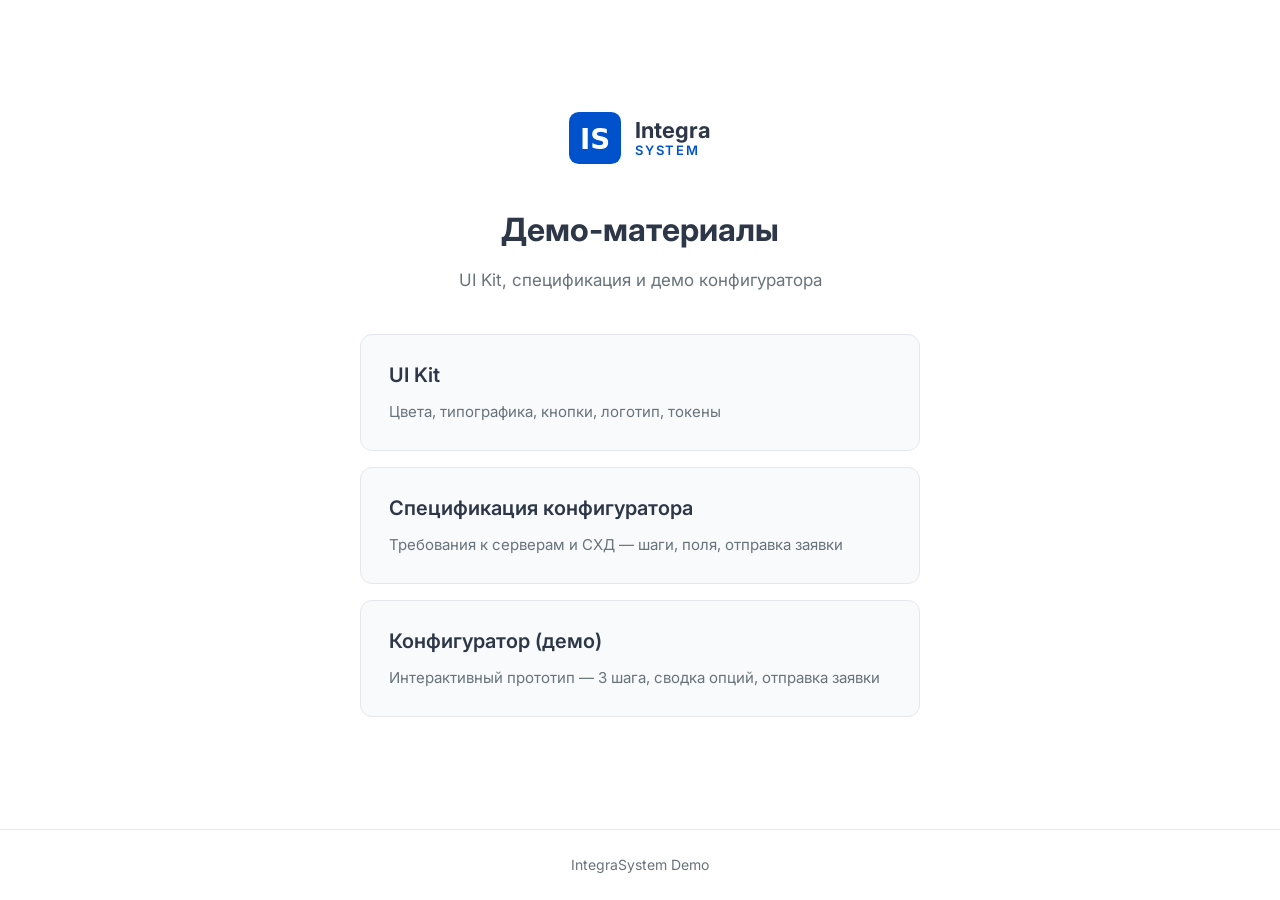
==== commit 0e26160b: "demo" ====
--- a/index.html
+++ b/index.html
@@ -3,193 +3,70 @@
 <head>
   <meta charset="UTF-8">
   <meta name="viewport" content="width=device-width, initial-scale=1.0">
-  <title>IntegraSystem — Brand Book & UI Kit</title>
+  <title>IntegraSystem — Demo</title>
+  <link rel="icon" href="favicon.svg" type="image/svg+xml">
   <link rel="preconnect" href="https://fonts.googleapis.com">
   <link rel="preconnect" href="https://fonts.gstatic.com" crossorigin>
-  <link href="https://fonts.googleapis.com/css2?family=Inter:wght@300;400;500;600;700;800&display=swap" rel="stylesheet">
+  <link href="https://fonts.googleapis.com/css2?family=Inter:wght@400;500;600;700;800&display=swap" rel="stylesheet">
   <link rel="stylesheet" href="tokens.css">
   <style>
-    :root {
-      --radius: var(--btn-primary-radius, 10px);
-      --font: var(--font-family);
+    *, *::before, *::after { box-sizing: border-box; margin: 0; padding: 0; }
+
+    body {
+      font-family: var(--font-family);
+      font-size: var(--font-size-body);
+      line-height: var(--line-height-body);
+      color: var(--dark-gray);
+      background: var(--white);
+      min-height: 100vh;
+      display: flex;
+      flex-direction: column;
     }
 
-    *, *::before, *::after { box-sizing: border-box; margin: 0; padding: 0; }
-
-    html { scroll-behavior: smooth; }
-
-    body {
-      font-family: var(--font);
-      font-size: 18px;
-      line-height: 1.6;
-      color: var(--dark-gray);
-      background: var(--white);
+    .page {
+      flex: 1;
+      display: flex;
+      align-items: center;
+      justify-content: center;
+      padding: 48px 24px;
     }
 
-    /* ── Layout ── */
-    .layout {
-      display: grid;
-      grid-template-columns: 260px 1fr;
-      min-height: 100vh;
+    .hub {
+      max-width: 560px;
+      width: 100%;
+      text-align: center;
     }
 
-    .sidebar {
-      position: sticky;
-      top: 0;
-      height: 100vh;
-      background: var(--deep-black);
-      color: var(--dark-text);
-      padding: 32px 24px;
-      overflow-y: auto;
-      border-right: 1px solid var(--dark-border);
-    }
-
-    .sidebar-logo {
-      margin-bottom: 40px;
-      padding-bottom: 24px;
-      border-bottom: 1px solid var(--dark-border);
-    }
-
-    .sidebar-label {
-      font-size: 11px;
-      font-weight: 600;
-      letter-spacing: 0.12em;
-      text-transform: uppercase;
-      color: var(--medium-gray);
-      margin-bottom: 16px;
-    }
-
-    .nav-list { list-style: none; }
-
-    .nav-list li { margin-bottom: 4px; }
-
-    .nav-list a {
-      display: block;
-      padding: 8px 12px;
-      border-radius: 6px;
-      font-size: 14px;
-      font-weight: 500;
-      color: var(--dark-text);
-      text-decoration: none;
-      transition: background 0.15s, color 0.15s;
-    }
-
-    .nav-list a:hover,
-    .nav-list a.active {
-      background: var(--dark-surface);
-      color: var(--integra-cyan);
-    }
-
-    .main { min-width: 0; }
-
-    .content {
-      max-width: var(--max-width);
-      margin: 0 auto;
-      padding: 64px 48px 96px;
-    }
-
-    /* ── Cover ── */
-    .cover {
-      background: var(--white);
-      border-bottom: 1px solid var(--border-gray);
-      padding: 80px 48px;
-    }
-
-    .cover-inner {
-      max-width: var(--max-width);
-      margin: 0 auto;
-      display: grid;
-      grid-template-columns: 1fr 1fr;
-      gap: 64px;
-      align-items: center;
-    }
-
-    .cover-badge {
-      display: inline-block;
-      font-size: 12px;
-      font-weight: 600;
-      letter-spacing: 0.1em;
-      text-transform: uppercase;
-      color: var(--integra-blue);
-      background: rgba(0, 82, 204, 0.08);
-      padding: 6px 14px;
-      border-radius: 20px;
-      margin-bottom: 24px;
-    }
-
-    .cover h1 {
-      font-size: 56px;
-      font-weight: 800;
-      color: var(--graphite);
-      line-height: 1.1;
-      margin-bottom: 16px;
-    }
-
-    .cover h1 span { color: var(--integra-blue); }
-
-    .cover-desc {
-      font-size: 18px;
-      color: var(--medium-gray);
-      max-width: 480px;
-      margin-bottom: 32px;
-    }
-
-    .cover-meta {
-      display: flex;
-      gap: 32px;
-      font-size: 14px;
-      color: var(--medium-gray);
-    }
-
-    .cover-meta strong {
-      display: block;
-      font-size: 24px;
-      font-weight: 700;
-      color: var(--graphite);
-      margin-bottom: 2px;
-    }
-
-    .cover-visual {
-      background: var(--light-gray);
-      border: 1px solid var(--border-gray);
-      border-radius: 16px;
-      padding: 48px;
-      display: flex;
-      flex-direction: column;
-      align-items: center;
-      gap: 32px;
-    }
-
-    /* ── Logo component ── */
     .logo {
-      display: flex;
+      display: inline-flex;
       align-items: center;
       gap: 14px;
+      margin-bottom: 40px;
     }
 
     .logo-mark {
       width: 52px;
       height: 52px;
-      border-radius: 10px;
-      display: flex;
-      align-items: center;
-      justify-content: center;
-      font-weight: 800;
-      font-size: 18px;
-      letter-spacing: -0.02em;
       flex-shrink: 0;
+    }
+
+    .logo-mark img {
+      width: 100%;
+      height: 100%;
+      display: block;
     }
 
     .logo-text {
       display: flex;
       flex-direction: column;
       line-height: 1.15;
+      text-align: left;
     }
 
     .logo-integra {
       font-size: 22px;
       font-weight: 700;
-      letter-spacing: -0.02em;
+      color: var(--graphite);
     }
 
     .logo-system {
@@ -197,1568 +74,100 @@
       font-weight: 600;
       letter-spacing: 0.14em;
       text-transform: uppercase;
-    }
-
-    .logo--light .logo-mark { background: var(--integra-blue); color: var(--white); }
-    .logo--light .logo-integra { color: var(--graphite); }
-    .logo--light .logo-system { color: var(--integra-blue); }
-
-    .logo--dark .logo-mark { background: var(--integra-blue); color: var(--white); }
-    .logo--dark .logo-integra { color: var(--white); }
-    .logo--dark .logo-system { color: var(--integra-blue-light); }
-
-    .logo--large .logo-mark { width: 72px; height: 72px; font-size: 24px; border-radius: 14px; }
-    .logo--large .logo-integra { font-size: 32px; }
-    .logo--large .logo-system { font-size: 16px; }
-
-    /* ── Sections ── */
-    .section {
-      padding-top: 80px;
-      scroll-margin-top: 32px;
-    }
-
-    .section-header {
-      margin-bottom: 40px;
-      padding-bottom: 24px;
-      border-bottom: 1px solid var(--border-gray);
-    }
-
-    .section-tag {
-      font-size: 12px;
-      font-weight: 600;
-      letter-spacing: 0.1em;
-      text-transform: uppercase;
-      color: var(--integra-cyan);
-      margin-bottom: 8px;
-    }
-
-    .section-header h2 {
-      font-size: 40px;
-      font-weight: 700;
-      color: var(--graphite);
-      line-height: 1.2;
-    }
-
-    .section-header p {
-      margin-top: 12px;
-      font-size: 18px;
-      color: var(--medium-gray);
-      max-width: 640px;
-    }
-
-    .subsection { margin-bottom: 48px; }
-
-    .subsection h3 {
-      font-size: 24px;
-      font-weight: 600;
-      color: var(--graphite);
-      margin-bottom: 20px;
-    }
-
-    .subsection-label {
-      font-size: 14px;
-      font-weight: 600;
-      color: var(--medium-gray);
-      text-transform: uppercase;
-      letter-spacing: 0.08em;
-      margin-bottom: 16px;
-    }
-
-    /* ── Color swatches ── */
-    .swatch-grid {
-      display: grid;
-      grid-template-columns: repeat(auto-fill, minmax(180px, 1fr));
-      gap: 16px;
-    }
-
-    .swatch {
-      border: 1px solid var(--border-gray);
-      border-radius: var(--radius);
-      overflow: hidden;
-      cursor: pointer;
-      transition: box-shadow 0.15s, transform 0.15s;
-    }
-
-    .swatch:hover {
-      box-shadow: 0 4px 16px rgba(0, 0, 0, 0.1);
-      transform: translateY(-2px);
-    }
-
-    .swatch-color { height: 96px; }
-
-    .swatch-info {
-      padding: 14px 16px;
-      background: var(--white);
-    }
-
-    .swatch-name {
-      font-size: 14px;
-      font-weight: 600;
-      color: var(--graphite);
-      margin-bottom: 2px;
-    }
-
-    .swatch-hex {
-      font-size: 13px;
-      font-family: 'SF Mono', 'Fira Code', monospace;
-      color: var(--medium-gray);
-    }
-
-    .swatch-use {
-      font-size: 12px;
-      color: var(--medium-gray);
-      margin-top: 4px;
-    }
-
-    /* ── Dark theme preview ── */
-    .dark-preview {
-      background: var(--deep-black);
-      border-radius: 16px;
-      padding: 40px;
-      display: grid;
-      grid-template-columns: repeat(4, 1fr);
-      gap: 16px;
-    }
-
-    .dark-swatch {
-      border-radius: var(--radius);
-      overflow: hidden;
-      border: 1px solid var(--dark-border);
-    }
-
-    .dark-swatch-color { height: 72px; }
-
-    .dark-swatch-info {
-      padding: 12px;
-      background: var(--dark-surface);
-    }
-
-    .dark-swatch-name {
-      font-size: 13px;
-      font-weight: 600;
-      color: var(--dark-text);
-    }
-
-    .dark-swatch-hex {
-      font-size: 12px;
-      font-family: monospace;
-      color: var(--medium-gray);
-    }
-
-    /* ── Typography ── */
-    .type-scale { display: flex; flex-direction: column; gap: 0; }
-
-    .type-row {
-      display: grid;
-      grid-template-columns: 120px 1fr 80px;
-      align-items: baseline;
-      padding: 24px 0;
-      border-bottom: 1px solid var(--border-gray);
-      gap: 24px;
-    }
-
-    .type-label {
-      font-size: 12px;
-      font-weight: 600;
-      color: var(--medium-gray);
-      text-transform: uppercase;
-      letter-spacing: 0.06em;
-    }
-
-    .type-size {
-      font-size: 13px;
-      font-family: monospace;
-      color: var(--medium-gray);
-      text-align: right;
-    }
-
-    .type-h1 { font-size: 56px; font-weight: 700; color: var(--graphite); line-height: 1.1; }
-    .type-h2 { font-size: 40px; font-weight: 700; color: var(--graphite); line-height: 1.2; }
-    .type-h3 { font-size: 32px; font-weight: 600; color: var(--graphite); line-height: 1.25; }
-    .type-h4 { font-size: 24px; font-weight: 600; color: var(--graphite); line-height: 1.3; }
-    .type-body { font-size: 18px; font-weight: 400; color: var(--dark-gray); }
-    .type-small { font-size: 14px; font-weight: 400; color: var(--medium-gray); }
-
-    .font-stack {
-      background: var(--light-gray);
-      border: 1px solid var(--border-gray);
-      border-radius: var(--radius);
-      padding: 32px;
-      margin-top: 24px;
-    }
-
-    .font-stack-name {
-      font-size: 48px;
-      font-weight: 700;
-      color: var(--graphite);
-      margin-bottom: 8px;
-    }
-
-    .font-stack-alts {
-      font-size: 14px;
-      color: var(--medium-gray);
-    }
-
-    .font-stack-alts span {
-      display: inline-block;
-      background: var(--white);
-      border: 1px solid var(--border-gray);
-      border-radius: 6px;
-      padding: 4px 12px;
-      margin: 4px 4px 0 0;
-      font-size: 13px;
-    }
-
-    /* ── Buttons ── */
-    .btn-row {
-      display: flex;
-      flex-wrap: wrap;
-      gap: 16px;
-      align-items: center;
-      margin-bottom: 24px;
-    }
-
-    .btn {
-      display: inline-flex;
-      align-items: center;
-      justify-content: center;
-      gap: 8px;
-      padding: 14px 28px;
-      font-family: var(--font);
-      font-size: 16px;
-      font-weight: 600;
-      border-radius: var(--radius);
-      border: none;
-      cursor: pointer;
-      transition: background 0.15s, color 0.15s, border-color 0.15s;
-      text-decoration: none;
-    }
-
-    .btn-primary {
-      background: var(--integra-blue);
-      color: var(--white);
-    }
-
-    .btn-primary:hover { background: var(--integra-blue-hover); }
-
-    .btn-secondary {
-      background: transparent;
-      border: 1px solid var(--integra-blue);
       color: var(--integra-blue);
     }
 
-    .btn-secondary:hover {
-      background: rgba(0, 82, 204, 0.06);
+    .hub h1 {
+      font-size: 32px;
+      font-weight: 700;
+      color: var(--graphite);
+      margin-bottom: 12px;
     }
 
-    .btn-spec {
-      background: var(--light-gray);
-      border: 1px solid var(--border-gray);
-      border-radius: var(--radius);
-      padding: 20px 24px;
-      font-family: 'SF Mono', 'Fira Code', monospace;
-      font-size: 13px;
-      color: var(--graphite);
-      line-height: 1.8;
+    .hub p {
+      font-size: 17px;
+      color: var(--medium-gray);
+      margin-bottom: 40px;
     }
 
-    .btn-spec .prop { color: var(--integra-blue); }
-    .btn-spec .val { color: var(--integra-cyan); }
-
-    /* ── Spacing ── */
-    .spacing-grid {
-      display: flex;
-      flex-wrap: wrap;
-      gap: 24px;
-      align-items: flex-end;
-    }
-
-    .spacing-item { text-align: center; }
-
-    .spacing-bar {
-      background: var(--integra-blue);
-      border-radius: 4px;
-      margin-bottom: 8px;
-      opacity: 0.85;
-    }
-
-    .spacing-val {
-      font-size: 14px;
-      font-weight: 600;
-      color: var(--graphite);
-      font-family: monospace;
-    }
-
-    /* ── Grid demo ── */
-    .grid-demo {
-      display: grid;
-      grid-template-columns: repeat(12, 1fr);
-      gap: 8px;
-    }
-
-    .grid-col {
-      background: rgba(0, 82, 204, 0.08);
-      border: 1px dashed rgba(0, 82, 204, 0.25);
-      border-radius: 4px;
-      height: 48px;
-      display: flex;
-      align-items: center;
-      justify-content: center;
-      font-size: 11px;
-      font-weight: 600;
-      color: var(--integra-blue);
-    }
-
-    .grid-meta {
-      margin-top: 16px;
-      font-size: 14px;
-      color: var(--medium-gray);
-      display: flex;
-      gap: 32px;
-    }
-
-    .grid-meta code {
-      background: var(--light-gray);
-      padding: 2px 8px;
-      border-radius: 4px;
-      font-size: 13px;
-      color: var(--graphite);
-    }
-
-    /* ── Icons ── */
-    .icon-grid {
-      display: grid;
-      grid-template-columns: repeat(auto-fill, minmax(120px, 1fr));
-      gap: 16px;
-    }
-
-    .icon-item {
-      display: flex;
-      flex-direction: column;
-      align-items: center;
-      gap: 10px;
-      padding: 24px 16px;
-      background: var(--light-gray);
-      border: 1px solid var(--border-gray);
-      border-radius: var(--radius);
-    }
-
-    .icon-item svg {
-      width: 32px;
-      height: 32px;
-      stroke: var(--integra-blue);
-      fill: none;
-      stroke-width: 1.5;
-      stroke-linecap: round;
-      stroke-linejoin: round;
-    }
-
-    .icon-item span {
-      font-size: 12px;
-      color: var(--medium-gray);
-    }
-
-    /* ── Logo variants ── */
-    .logo-variants {
-      display: grid;
-      grid-template-columns: 1fr 1fr;
-      gap: 24px;
-    }
-
-    .logo-variant {
-      border-radius: 16px;
-      padding: 48px;
-      display: flex;
-      flex-direction: column;
-      align-items: center;
-      gap: 24px;
-    }
-
-    .logo-variant--light {
-      background: var(--white);
-      border: 1px solid var(--border-gray);
-    }
-
-    .logo-variant--dark {
-      background: var(--deep-black);
-    }
-
-    .logo-variant-label {
-      font-size: 13px;
-      font-weight: 600;
-      text-transform: uppercase;
-      letter-spacing: 0.08em;
-    }
-
-    .logo-variant--light .logo-variant-label { color: var(--medium-gray); }
-    .logo-variant--dark .logo-variant-label { color: var(--medium-gray); }
-
-    .logo-rules {
-      width: 100%;
-      font-size: 13px;
-      font-family: monospace;
-      line-height: 1.8;
-      padding: 16px;
-      border-radius: 8px;
-    }
-
-    .logo-variant--light .logo-rules {
-      background: var(--light-gray);
-      color: var(--graphite);
-    }
-
-    .logo-variant--dark .logo-rules {
-      background: var(--dark-surface);
-      color: var(--dark-text);
-    }
-
-    /* ── Brand showcase ── */
-    .brand-showcase-stack {
-      display: flex;
-      flex-direction: column;
-      gap: 32px;
-    }
-
-    .brand-showcase {
-      border: 1px solid var(--border-gray);
-      border-radius: 16px;
-      overflow: hidden;
-      background: var(--deep-black);
-      box-shadow: 0 12px 48px rgba(0, 0, 0, 0.12);
-    }
-
-    .brand-showcase--card {
-      background: var(--light-gray);
-    }
-
-    .brand-showcase--card img {
-      max-width: 720px;
-      margin: 40px auto;
-      padding: 0 24px;
-      width: calc(100% - 48px);
-      border-radius: 10px;
-      box-shadow: 0 8px 32px rgba(0, 0, 0, 0.1);
-    }
-
-    .brand-showcase img {
-      display: block;
-      width: 100%;
-      height: auto;
-    }
-
-    .brand-showcase-caption {
-      padding: 20px 28px;
-      font-size: 14px;
-      color: var(--medium-gray);
-      background: var(--white);
-      border-top: 1px solid var(--border-gray);
-      display: flex;
-      justify-content: space-between;
-      align-items: center;
-      flex-wrap: wrap;
-      gap: 12px;
-    }
-
-    .brand-showcase-tags {
-      display: flex;
-      flex-wrap: wrap;
-      gap: 8px;
-    }
-
-    .brand-showcase-tag {
-      font-size: 12px;
-      font-weight: 500;
-      padding: 4px 12px;
-      border-radius: 20px;
-      background: var(--light-gray);
-      border: 1px solid var(--border-gray);
-      color: var(--graphite);
-    }
-
-    /* ── Hero mockup (legacy) ── */
-    .hero-mockup {
-      background: var(--white);
-      border: 1px solid var(--border-gray);
-      border-radius: 16px;
-      overflow: hidden;
-    }
-
-    .hero-mockup-nav {
-      display: flex;
-      align-items: center;
-      justify-content: space-between;
-      padding: 20px 40px;
-      border-bottom: 1px solid var(--border-gray);
-    }
-
-    .hero-mockup-body {
-      display: grid;
-      grid-template-columns: 1fr 1fr;
-      gap: 48px;
-      padding: 64px 40px;
-      align-items: center;
-    }
-
-    .hero-mockup-text h3 {
-      font-size: 40px;
-      font-weight: 700;
-      color: var(--graphite);
-      line-height: 1.15;
-      margin-bottom: 32px;
-    }
-
-    .hero-mockup-text h3 em {
-      font-style: normal;
-      color: var(--integra-blue);
-    }
-
-    .hero-mockup-visual {
-      display: grid;
-      grid-template-columns: 1fr 1fr;
-      gap: 12px;
-    }
-
-    .hero-card {
-      background: var(--light-gray);
-      border: 1px solid var(--border-gray);
-      border-radius: 12px;
-      padding: 24px;
-      display: flex;
-      flex-direction: column;
-      align-items: center;
-      gap: 12px;
-      text-align: center;
-    }
-
-    .hero-card svg {
-      width: 40px;
-      height: 40px;
-      stroke: var(--integra-blue);
-      fill: none;
-      stroke-width: 1.5;
-    }
-
-    .hero-card span {
-      font-size: 13px;
-      font-weight: 500;
-      color: var(--graphite);
-    }
-
-    .hero-card:first-child { grid-row: span 2; justify-content: center; }
-    .hero-card:first-child svg { width: 56px; height: 56px; }
-
-    /* ── Business card ── */
-    .cards-row {
-      display: grid;
-      grid-template-columns: 1fr 1fr;
-      gap: 32px;
-    }
-
-    .biz-card {
-      aspect-ratio: 1.75 / 1;
-      border-radius: 12px;
-      padding: 32px;
-      display: flex;
-      flex-direction: column;
-      justify-content: space-between;
-      box-shadow: 0 8px 32px rgba(0, 0, 0, 0.12);
-    }
-
-    .biz-card--front {
-      background: var(--deep-black);
-    }
-
-    .biz-card--back {
-      background: var(--white);
-      border: 1px solid var(--border-gray);
-    }
-
-    .biz-card-label {
-      font-size: 11px;
-      font-weight: 600;
-      letter-spacing: 0.1em;
-      text-transform: uppercase;
-      color: var(--medium-gray);
-      margin-bottom: 16px;
-    }
-
-    .biz-contact {
-      display: flex;
-      flex-direction: column;
-      gap: 10px;
-    }
-
-    .biz-contact-item {
-      display: flex;
-      align-items: center;
-      gap: 10px;
-      font-size: 14px;
-      color: var(--graphite);
-    }
-
-    .biz-contact-item svg {
-      width: 16px;
-      height: 16px;
-      stroke: var(--integra-blue);
-      fill: none;
-      stroke-width: 1.5;
-      flex-shrink: 0;
-    }
-
-    .biz-person {
-      font-size: 16px;
-      font-weight: 600;
-      color: var(--graphite);
-      margin-bottom: 4px;
-    }
-
-    .biz-role {
-      font-size: 13px;
-      color: var(--medium-gray);
-    }
-
-    /* ── Brand formula ── */
-    .formula-grid {
-      display: grid;
-      grid-template-columns: repeat(6, 1fr);
-      gap: 16px;
-    }
-
-    .color-roles {
-      background: var(--light-gray);
-      border: 1px solid var(--border-gray);
-      border-radius: var(--radius-md);
-      padding: 28px 32px;
-      margin-bottom: 48px;
-    }
-
-    .color-roles h3 {
-      font-size: 18px;
-      font-weight: 600;
-      color: var(--graphite);
-      margin-bottom: 16px;
-    }
-
-    .color-roles-list {
-      display: grid;
-      grid-template-columns: 1fr 1fr 1fr;
-      gap: 20px;
-    }
-
-    .color-role-item strong {
-      display: block;
-      font-size: 14px;
-      font-weight: 600;
-      color: var(--graphite);
-      margin-bottom: 4px;
-    }
-
-    .color-role-item code {
-      font-size: 13px;
-      color: var(--integra-blue);
-      background: var(--white);
-      padding: 2px 8px;
-      border-radius: 4px;
-      border: 1px solid var(--border-gray);
-    }
-
-    .color-role-item p {
-      font-size: 13px;
-      color: var(--medium-gray);
-      margin-top: 8px;
-      line-height: 1.5;
-    }
-
-    .formula-item {
-      border-radius: 12px;
-      overflow: hidden;
-      border: 1px solid var(--border-gray);
-    }
-
-    .formula-color { height: 80px; }
-
-    .formula-info {
-      padding: 14px;
-      text-align: center;
-    }
-
-    .formula-name {
-      font-size: 13px;
-      font-weight: 600;
-      color: var(--graphite);
-    }
-
-    .formula-hex {
-      font-size: 12px;
-      font-family: monospace;
-      color: var(--medium-gray);
-    }
-
-    /* ── Usage tags ── */
-    .usage-tags {
-      display: flex;
-      flex-wrap: wrap;
-      gap: 10px;
-      margin-top: 16px;
-    }
-
-    .usage-tag {
-      font-size: 13px;
-      font-weight: 500;
-      padding: 8px 16px;
-      border-radius: 20px;
-      background: var(--light-gray);
-      border: 1px solid var(--border-gray);
-      color: var(--graphite);
-    }
-
-    /* ── Export ── */
-    .export-grid {
-      display: grid;
-      grid-template-columns: 1fr 1fr;
-      gap: 24px;
-    }
-
-    .export-card {
-      background: var(--light-gray);
-      border: 1px solid var(--border-gray);
-      border-radius: var(--radius-md);
-      padding: 28px;
+    .links {
       display: flex;
       flex-direction: column;
       gap: 16px;
     }
 
-    .export-card h4 {
-      font-size: 18px;
+    .link-card {
+      display: block;
+      padding: 24px 28px;
+      background: var(--light-gray);
+      border: 1px solid var(--border-gray);
+      border-radius: 12px;
+      text-decoration: none;
+      text-align: left;
+      transition: border-color 0.15s, box-shadow 0.15s;
+    }
+
+    .link-card:hover {
+      border-color: var(--integra-blue);
+      box-shadow: 0 4px 20px rgba(0, 82, 204, 0.1);
+    }
+
+    .link-card h2 {
+      font-size: 20px;
       font-weight: 600;
       color: var(--graphite);
+      margin-bottom: 6px;
     }
 
-    .export-card p {
-      font-size: 14px;
+    .link-card span {
+      font-size: 15px;
       color: var(--medium-gray);
-      line-height: 1.5;
     }
 
-    .export-card code {
-      font-size: 13px;
-      font-family: 'SF Mono', 'Fira Code', monospace;
-      background: var(--white);
-      border: 1px solid var(--border-gray);
-      border-radius: 6px;
-      padding: 2px 8px;
-      color: var(--integra-blue);
-    }
-
-    .export-snippet {
-      background: var(--deep-black);
-      color: var(--dark-text);
-      border-radius: 8px;
-      padding: 20px;
-      font-family: 'SF Mono', 'Fira Code', monospace;
-      font-size: 13px;
-      line-height: 1.7;
-      overflow-x: auto;
-    }
-
-    .export-snippet .comment { color: var(--medium-gray); }
-    .export-snippet .tag { color: var(--integra-cyan); }
-    .export-snippet .attr { color: #93C5FD; }
-    .export-snippet .val { color: #86EFAC; }
-
-    /* ── Toast ── */
-    .toast {
-      position: fixed;
-      bottom: 32px;
-      left: 50%;
-      transform: translateX(-50%) translateY(80px);
-      background: var(--graphite);
-      color: var(--white);
-      padding: 12px 24px;
-      border-radius: 8px;
-      font-size: 14px;
-      font-weight: 500;
-      opacity: 0;
-      transition: transform 0.3s, opacity 0.3s;
-      z-index: 9999;
-      pointer-events: none;
-    }
-
-    .toast.show {
-      transform: translateX(-50%) translateY(0);
-      opacity: 1;
-    }
-
-    /* ── Footer ── */
-    .kit-footer {
-      background: var(--light-gray);
-      border-top: 1px solid var(--border-gray);
-      padding: 32px 48px;
+    .footer {
+      padding: 24px;
       text-align: center;
       font-size: 14px;
       color: var(--medium-gray);
-    }
-
-    /* ── Responsive ── */
-    @media (max-width: 1024px) {
-      .layout { grid-template-columns: 1fr; }
-      .sidebar { position: relative; height: auto; }
-      .cover-inner { grid-template-columns: 1fr; }
-      .logo-variants, .cards-row, .hero-mockup-body { grid-template-columns: 1fr; }
-      .color-roles-list { grid-template-columns: 1fr; }
-      .formula-grid { grid-template-columns: repeat(3, 1fr); }
-      .export-grid { grid-template-columns: 1fr; }
-      .dark-preview { grid-template-columns: repeat(2, 1fr); }
-      .type-row { grid-template-columns: 80px 1fr; }
-      .type-size { display: none; }
-    }
-
-    @media (max-width: 640px) {
-      .content { padding: 40px 24px 64px; }
-      .cover { padding: 48px 24px; }
-      .cover h1 { font-size: 36px; }
-      .section-header h2 { font-size: 28px; }
-      .formula-grid { grid-template-columns: repeat(2, 1fr); }
+      border-top: 1px solid var(--border-gray);
     }
   </style>
 </head>
 <body>
 
-<div class="layout">
-  <aside class="sidebar">
-    <div class="sidebar-logo">
-      <div class="logo logo--dark">
-        <div class="logo-mark">IS</div>
+  <main class="page">
+    <div class="hub">
+      <div class="logo">
+        <div class="logo-mark"><img src="favicon.svg" alt=""></div>
         <div class="logo-text">
           <span class="logo-integra">Integra</span>
           <span class="logo-system">System</span>
         </div>
       </div>
+
+      <h1>Демо-материалы</h1>
+      <p>UI Kit, спецификация и демо конфигуратора</p>
+
+      <nav class="links">
+        <a class="link-card" href="uikit.html">
+          <h2>UI Kit</h2>
+          <span>Цвета, типографика, кнопки, логотип, токены</span>
+        </a>
+        <a class="link-card" href="configurator_spec.html">
+          <h2>Спецификация конфигуратора</h2>
+          <span>Требования к серверам и СХД — шаги, поля, отправка заявки</span>
+        </a>
+        <a class="link-card" href="configurator_demo.html">
+          <h2>Конфигуратор (демо)</h2>
+          <span>Интерактивный прототип — 3 шага, сводка опций, отправка заявки</span>
+        </a>
+      </nav>
     </div>
-    <p class="sidebar-label">Brand Book</p>
-    <ul class="nav-list">
-      <li><a href="#colors">Цвета</a></li>
-      <li><a href="#dark-theme">Темная тема</a></li>
-      <li><a href="#typography">Типографика</a></li>
-      <li><a href="#buttons">Кнопки</a></li>
-      <li><a href="#logo">Логотип</a></li>
-      <li><a href="#layout">Layout</a></li>
-      <li><a href="#icons">Иконки</a></li>
-      <li><a href="#application">Макет</a></li>
-      <li><a href="#hero">Hero</a></li>
-      <li><a href="#formula">Формула бренда</a></li>
-      <li><a href="#export">Экспорт</a></li>
-    </ul>
-  </aside>
+  </main>
 
-  <div class="main">
-    <!-- Cover -->
-    <header class="cover">
-      <div class="cover-inner">
-        <div>
-          <span class="cover-badge">UI Kit v1.1 — Final</span>
-          <h1>Integra<span>System</span><br>Brand Book</h1>
-          <p class="cover-desc">Системный интегратор. Поставщик серверов и инфраструктурных решений. Enterprise B2B-бренд — консервативный, надежный, без срока годности.</p>
-          <div class="cover-meta">
-            <div><strong>Inter</strong>Шрифт</div>
-            <div><strong>1280px</strong>Max width</div>
-            <div><strong>12 col</strong>Grid</div>
-          </div>
-        </div>
-        <div class="cover-visual">
-          <div class="logo logo--light logo--large">
-            <div class="logo-mark">IS</div>
-            <div class="logo-text">
-              <span class="logo-integra">Integra</span>
-              <span class="logo-system">System</span>
-            </div>
-          </div>
-          <div class="formula-grid" style="width:100%;">
-            <div class="formula-item"><div class="formula-color" style="background:#0052CC"></div></div>
-            <div class="formula-item"><div class="formula-color" style="background:#3B82F6"></div></div>
-            <div class="formula-item"><div class="formula-color" style="background:#2D3748"></div></div>
-            <div class="formula-item"><div class="formula-color" style="background:#FFFFFF;border-bottom:1px solid #E5E7EB"></div></div>
-            <div class="formula-item"><div class="formula-color" style="background:#111827"></div></div>
-            <div class="formula-item"><div class="formula-color" style="background:#00B4D8"></div></div>
-          </div>
-        </div>
-      </div>
-    </header>
-
-    <div class="content">
-
-      <!-- Colors -->
-      <section class="section" id="colors">
-        <div class="section-header">
-          <p class="section-tag">01 — Palette</p>
-          <h2>Цвета бренда</h2>
-          <p>Три синих с разными ролями. Cyan — только для мелких UI-элементов. Клик по swatch копирует HEX.</p>
-        </div>
-
-        <div class="color-roles">
-          <h3>Роли цветов</h3>
-          <div class="color-roles-list">
-            <div class="color-role-item">
-              <strong>Integra Blue</strong>
-              <code>#0052CC</code>
-              <p>Основной брендовый синий. Логотип на светлом, кнопки, главные акценты.</p>
-            </div>
-            <div class="color-role-item">
-              <strong>Blue Light</strong>
-              <code>#3B82F6</code>
-              <p>System на темном фоне. Акценты на Deep Black. Enterprise: Cisco, Dell, HPE.</p>
-            </div>
-            <div class="color-role-item">
-              <strong>Integra Cyan</strong>
-              <code>#00B4D8</code>
-              <p>Только UI-декор: буллеты, разделители, hover, мелкие иконки. Не для логотипа.</p>
-            </div>
-          </div>
-        </div>
-
-        <div class="subsection">
-          <p class="subsection-label">Primary</p>
-          <div class="swatch-grid">
-            <div class="swatch" data-hex="#0052CC">
-              <div class="swatch-color" style="background:#0052CC"></div>
-              <div class="swatch-info">
-                <div class="swatch-name">Integra Blue</div>
-                <div class="swatch-hex">#0052CC</div>
-                <div class="swatch-use">Логотип (светлый), кнопки, ссылки</div>
-              </div>
-            </div>
-            <div class="swatch" data-hex="#3B82F6">
-              <div class="swatch-color" style="background:#3B82F6"></div>
-              <div class="swatch-info">
-                <div class="swatch-name">Blue Light</div>
-                <div class="swatch-hex">#3B82F6</div>
-                <div class="swatch-use">System на темном, акценты на Deep Black</div>
-              </div>
-            </div>
-          </div>
-        </div>
-
-        <div class="subsection">
-          <p class="subsection-label">Accent (UI only)</p>
-          <div class="swatch-grid">
-            <div class="swatch" data-hex="#00B4D8">
-              <div class="swatch-color" style="background:#00B4D8"></div>
-              <div class="swatch-info">
-                <div class="swatch-name">Integra Cyan</div>
-                <div class="swatch-hex">#00B4D8</div>
-                <div class="swatch-use">Буллеты, разделители, hover, декор</div>
-              </div>
-            </div>
-          </div>
-        </div>
-
-        <div class="subsection">
-          <p class="subsection-label">Neutral</p>
-          <div class="swatch-grid">
-            <div class="swatch" data-hex="#2D3748">
-              <div class="swatch-color" style="background:#2D3748"></div>
-              <div class="swatch-info">
-                <div class="swatch-name">Graphite</div>
-                <div class="swatch-hex">#2D3748</div>
-                <div class="swatch-use">Заголовки</div>
-              </div>
-            </div>
-            <div class="swatch" data-hex="#4A5568">
-              <div class="swatch-color" style="background:#4A5568"></div>
-              <div class="swatch-info">
-                <div class="swatch-name">Dark Gray</div>
-                <div class="swatch-hex">#4A5568</div>
-                <div class="swatch-use">Основной текст</div>
-              </div>
-            </div>
-            <div class="swatch" data-hex="#68737A">
-              <div class="swatch-color" style="background:#68737A"></div>
-              <div class="swatch-info">
-                <div class="swatch-name">Medium Gray</div>
-                <div class="swatch-hex">#68737A</div>
-                <div class="swatch-use">Вторичный текст</div>
-              </div>
-            </div>
-            <div class="swatch" data-hex="#E5E7EB">
-              <div class="swatch-color" style="background:#E5E7EB"></div>
-              <div class="swatch-info">
-                <div class="swatch-name">Border Gray</div>
-                <div class="swatch-hex">#E5E7EB</div>
-                <div class="swatch-use">Границы</div>
-              </div>
-            </div>
-            <div class="swatch" data-hex="#F8FAFC">
-              <div class="swatch-color" style="background:#F8FAFC;border-bottom:1px solid #E5E7EB"></div>
-              <div class="swatch-info">
-                <div class="swatch-name">Light Gray</div>
-                <div class="swatch-hex">#F8FAFC</div>
-                <div class="swatch-use">Блоки</div>
-              </div>
-            </div>
-            <div class="swatch" data-hex="#FFFFFF">
-              <div class="swatch-color" style="background:#FFFFFF;border-bottom:1px solid #E5E7EB"></div>
-              <div class="swatch-info">
-                <div class="swatch-name">White</div>
-                <div class="swatch-hex">#FFFFFF</div>
-                <div class="swatch-use">Основной фон</div>
-              </div>
-            </div>
-          </div>
-        </div>
-      </section>
-
-      <!-- Dark theme -->
-      <section class="section" id="dark-theme">
-        <div class="section-header">
-          <p class="section-tag">02 — Dark Mode</p>
-          <h2>Темная тема</h2>
-          <p>Для визиток, выставочных материалов, презентаций и стендов. На темном фоне System — <code style="color:var(--integra-blue-light)">#3B82F6</code>, не Cyan.</p>
-        </div>
-        <div class="dark-preview" style="grid-template-columns: repeat(5, 1fr);">
-          <div class="dark-swatch" data-hex="#3B82F6">
-            <div class="dark-swatch-color" style="background:#3B82F6"></div>
-            <div class="dark-swatch-info">
-              <div class="dark-swatch-name">Blue Light</div>
-              <div class="dark-swatch-hex">#3B82F6</div>
-            </div>
-          </div>
-          <div class="dark-swatch" data-hex="#111827">
-            <div class="dark-swatch-color" style="background:#111827"></div>
-            <div class="dark-swatch-info">
-              <div class="dark-swatch-name">Deep Black</div>
-              <div class="dark-swatch-hex">#111827</div>
-            </div>
-          </div>
-          <div class="dark-swatch" data-hex="#1F2937">
-            <div class="dark-swatch-color" style="background:#1F2937"></div>
-            <div class="dark-swatch-info">
-              <div class="dark-swatch-name">Dark Surface</div>
-              <div class="dark-swatch-hex">#1F2937</div>
-            </div>
-          </div>
-          <div class="dark-swatch" data-hex="#374151">
-            <div class="dark-swatch-color" style="background:#374151"></div>
-            <div class="dark-swatch-info">
-              <div class="dark-swatch-name">Dark Border</div>
-              <div class="dark-swatch-hex">#374151</div>
-            </div>
-          </div>
-          <div class="dark-swatch" data-hex="#E5E7EB">
-            <div class="dark-swatch-color" style="background:#E5E7EB"></div>
-            <div class="dark-swatch-info">
-              <div class="dark-swatch-name">Dark Text</div>
-              <div class="dark-swatch-hex">#E5E7EB</div>
-            </div>
-          </div>
-        </div>
-        <div class="usage-tags">
-          <span class="usage-tag">Визитки</span>
-          <span class="usage-tag">Выставочные материалы</span>
-          <span class="usage-tag">Презентации</span>
-          <span class="usage-tag">Стенды</span>
-        </div>
-      </section>
-
-      <!-- Typography -->
-      <section class="section" id="typography">
-        <div class="section-header">
-          <p class="section-tag">03 — Type</p>
-          <h2>Типографика</h2>
-          <p>Inter — основной шрифт. Чистый, технологичный, хорошо читается в B2B-контексте.</p>
-        </div>
-
-        <div class="font-stack">
-          <div class="font-stack-name">Inter</div>
-          <div class="font-stack-alts">
-            Альтернативы:
-            <span>Montserrat</span>
-            <span>Manrope</span>
-          </div>
-        </div>
-
-        <div class="type-scale" style="margin-top:40px">
-          <div class="type-row">
-            <span class="type-label">H1</span>
-            <span class="type-h1">Интеграция решений</span>
-            <span class="type-size">56px</span>
-          </div>
-          <div class="type-row">
-            <span class="type-label">H2</span>
-            <span class="type-h2">Надежность системы</span>
-            <span class="type-size">40px</span>
-          </div>
-          <div class="type-row">
-            <span class="type-label">H3</span>
-            <span class="type-h3">Серверная инфраструктура</span>
-            <span class="type-size">32px</span>
-          </div>
-          <div class="type-row">
-            <span class="type-label">H4</span>
-            <span class="type-h4">Комплексные IT-решения</span>
-            <span class="type-size">24px</span>
-          </div>
-          <div class="type-row">
-            <span class="type-label">Body</span>
-            <span class="type-body">Поставка, интеграция и сопровождение серверного и сетевого оборудования для enterprise-клиентов.</span>
-            <span class="type-size">18px</span>
-          </div>
-          <div class="type-row">
-            <span class="type-label">Small</span>
-            <span class="type-small">© 2026 IntegraSystem. Все права защищены.</span>
-            <span class="type-size">14px</span>
-          </div>
-        </div>
-      </section>
-
-      <!-- Buttons -->
-      <section class="section" id="buttons">
-        <div class="section-header">
-          <p class="section-tag">04 — Components</p>
-          <h2>Кнопки</h2>
-          <p>Primary для главных действий. Secondary — для альтернативных сценариев.</p>
-        </div>
-
-        <div class="subsection">
-          <h3>Primary</h3>
-          <div class="btn-row">
-            <button class="btn btn-primary">Наши решения</button>
-            <button class="btn btn-primary">Связаться с нами</button>
-          </div>
-          <div class="btn-spec">
-            <span class="prop">background</span>: <span class="val">#0052CC</span>;<br>
-            <span class="prop">color</span>: <span class="val">#FFFFFF</span>;<br>
-            <span class="prop">border-radius</span>: <span class="val">10px</span>;<br>
-            <span class="prop">hover</span>: <span class="val">#0045AD</span>;
-          </div>
-        </div>
-
-        <div class="subsection">
-          <h3>Secondary</h3>
-          <div class="btn-row">
-            <button class="btn btn-secondary">Подробнее</button>
-            <button class="btn btn-secondary">Скачать каталог</button>
-          </div>
-          <div class="btn-spec">
-            <span class="prop">background</span>: <span class="val">transparent</span>;<br>
-            <span class="prop">border</span>: <span class="val">1px solid #0052CC</span>;<br>
-            <span class="prop">color</span>: <span class="val">#0052CC</span>;
-          </div>
-        </div>
-      </section>
-
-      <!-- Logo -->
-      <section class="section" id="logo">
-        <div class="section-header">
-          <p class="section-tag">05 — Identity</p>
-          <h2>Логотип</h2>
-          <p>Две версии: для светлого и темного фона. Не менять пропорции и цвета.</p>
-        </div>
-
-        <div class="logo-variants">
-          <div class="logo-variant logo-variant--light">
-            <span class="logo-variant-label">Основная версия</span>
-            <div class="logo logo--light logo--large">
-              <div class="logo-mark">IS</div>
-              <div class="logo-text">
-                <span class="logo-integra">Integra</span>
-                <span class="logo-system">System</span>
-              </div>
-            </div>
-            <div class="logo-rules">
-              IS — #0052CC<br>
-              Integra — #2D3748<br>
-              System — #0052CC
-            </div>
-          </div>
-          <div class="logo-variant logo-variant--dark">
-            <span class="logo-variant-label">На темном фоне</span>
-            <div class="logo logo--dark logo--large">
-              <div class="logo-mark">IS</div>
-              <div class="logo-text">
-                <span class="logo-integra">Integra</span>
-                <span class="logo-system">System</span>
-              </div>
-            </div>
-            <div class="logo-rules">
-              Фон — #111827<br>
-              IS — #FFFFFF<br>
-              Integra — #FFFFFF<br>
-              System — #3B82F6
-            </div>
-          </div>
-        </div>
-      </section>
-
-      <!-- Layout -->
-      <section class="section" id="layout">
-        <div class="section-header">
-          <p class="section-tag">06 — Grid</p>
-          <h2>Layout</h2>
-          <p>12-колоночная сетка. Максимальная ширина контента — 1280px.</p>
-        </div>
-
-        <div class="subsection">
-          <h3>Spacing Scale</h3>
-          <div class="spacing-grid">
-            <div class="spacing-item"><div class="spacing-bar" style="width:8px;height:8px"></div><div class="spacing-val">8</div></div>
-            <div class="spacing-item"><div class="spacing-bar" style="width:16px;height:16px"></div><div class="spacing-val">16</div></div>
-            <div class="spacing-item"><div class="spacing-bar" style="width:24px;height:24px"></div><div class="spacing-val">24</div></div>
-            <div class="spacing-item"><div class="spacing-bar" style="width:32px;height:32px"></div><div class="spacing-val">32</div></div>
-            <div class="spacing-item"><div class="spacing-bar" style="width:48px;height:48px"></div><div class="spacing-val">48</div></div>
-            <div class="spacing-item"><div class="spacing-bar" style="width:64px;height:64px"></div><div class="spacing-val">64</div></div>
-            <div class="spacing-item"><div class="spacing-bar" style="width:96px;height:96px"></div><div class="spacing-val">96</div></div>
-          </div>
-        </div>
-
-        <div class="subsection">
-          <h3>12-Column Grid</h3>
-          <div class="grid-demo">
-            <div class="grid-col">1</div><div class="grid-col">2</div><div class="grid-col">3</div>
-            <div class="grid-col">4</div><div class="grid-col">5</div><div class="grid-col">6</div>
-            <div class="grid-col">7</div><div class="grid-col">8</div><div class="grid-col">9</div>
-            <div class="grid-col">10</div><div class="grid-col">11</div><div class="grid-col">12</div>
-          </div>
-          <div class="grid-meta">
-            <span>Max width: <code>1280px</code></span>
-            <span>Columns: <code>12</code></span>
-          </div>
-        </div>
-      </section>
-
-      <!-- Icons -->
-      <section class="section" id="icons">
-        <div class="section-header">
-          <p class="section-tag">07 — Icons</p>
-          <h2>Иконки</h2>
-          <p>Outline-стиль, тонкие линии, без заливки. Основной цвет — Integra Blue #0052CC. Cyan #00B4D8 — для hover и мелких акцентов.</p>
-        </div>
-
-        <div class="icon-grid">
-          <div class="icon-item">
-            <svg viewBox="0 0 24 24"><rect x="2" y="3" width="20" height="6" rx="1"/><rect x="2" y="11" width="20" height="6" rx="1"/><circle cx="6" cy="6" r="1" fill="#0052CC" stroke="none"/><circle cx="6" cy="14" r="1" fill="#0052CC" stroke="none"/></svg>
-            <span>Server</span>
-          </div>
-          <div class="icon-item">
-            <svg viewBox="0 0 24 24"><path d="M12 2L2 7l10 5 10-5-10-5z"/><path d="M2 17l10 5 10-5"/><path d="M2 12l10 5 10-5"/></svg>
-            <span>Stack</span>
-          </div>
-          <div class="icon-item">
-            <svg viewBox="0 0 24 24"><circle cx="12" cy="12" r="10"/><path d="M2 12h20"/><path d="M12 2a15.3 15.3 0 0 1 4 10 15.3 15.3 0 0 1-4 10 15.3 15.3 0 0 1-4-10 15.3 15.3 0 0 1 4-10z"/></svg>
-            <span>Network</span>
-          </div>
-          <div class="icon-item">
-            <svg viewBox="0 0 24 24"><path d="M12 22s8-4 8-10V5l-8-3-8 3v7c0 6 8 10 8 10z"/></svg>
-            <span>Security</span>
-          </div>
-          <div class="icon-item">
-            <svg viewBox="0 0 24 24"><path d="M22 16.92v3a2 2 0 0 1-2.18 2 19.79 19.79 0 0 1-8.63-3.07 19.5 19.5 0 0 1-6-6 19.79 19.79 0 0 1-3.07-8.67A2 2 0 0 1 4.11 2h3a2 2 0 0 1 2 1.72c.127.96.361 1.903.7 2.81a2 2 0 0 1-.45 2.11L8.09 9.91a16 16 0 0 0 6 6l1.27-1.27a2 2 0 0 1 2.11-.45c.907.339 1.85.573 2.81.7A2 2 0 0 1 22 16.92z"/></svg>
-            <span>Contact</span>
-          </div>
-          <div class="icon-item">
-            <svg viewBox="0 0 24 24"><path d="M21 10c0 7-9 13-9 13s-9-6-9-13a9 9 0 0 1 18 0z"/><circle cx="12" cy="10" r="3"/></svg>
-            <span>Location</span>
-          </div>
-          <div class="icon-item">
-            <svg viewBox="0 0 24 24"><path d="M4 4h16c1.1 0 2 .9 2 2v12c0 1.1-.9 2-2 2H4c-1.1 0-2-.9-2-2V6c0-1.1.9-2 2-2z"/><polyline points="22,6 12,13 2,6"/></svg>
-            <span>Email</span>
-          </div>
-          <div class="icon-item">
-            <svg viewBox="0 0 24 24"><polyline points="22 12 18 12 15 21 9 3 6 12 2 12"/></svg>
-            <span>Activity</span>
-          </div>
-        </div>
-      </section>
-
-      <!-- Brand application mockup -->
-      <section class="section" id="application">
-        <div class="section-header">
-          <p class="section-tag">08 — Application</p>
-          <h2>Применение бренда</h2>
-          <p>Финальный макет: визитка и главная страница сайта в едином стиле IntegraSystem.</p>
-        </div>
-
-        <div class="brand-showcase-stack">
-          <div class="brand-showcase">
-            <img src="images/sample_site.png" alt="IntegraSystem — визитка и главная страница сайта">
-            <div class="brand-showcase-caption">
-              <span>sample_site.png — визитка и homepage hero</span>
-              <div class="brand-showcase-tags">
-                <span class="brand-showcase-tag">Визитка</span>
-                <span class="brand-showcase-tag">Hero</span>
-                <span class="brand-showcase-tag">Навигация</span>
-                <span class="brand-showcase-tag">CTA</span>
-              </div>
-            </div>
-          </div>
-
-          <div class="brand-showcase brand-showcase--card">
-            <img src="images/logo_1.png" alt="IntegraSystem — оборот визитки, логотип и контакты">
-            <div class="brand-showcase-caption">
-              <span>logo_1.png — оборот визитки (белый фон)</span>
-              <div class="brand-showcase-tags">
-                <span class="brand-showcase-tag">Логотип</span>
-                <span class="brand-showcase-tag">System #3B82F6</span>
-                <span class="brand-showcase-tag">Контакты</span>
-              </div>
-            </div>
-          </div>
-        </div>
-
-        <div class="subsection" style="margin-top:48px">
-          <h3>Визитка</h3>
-          <p class="type-body" style="margin-bottom:16px">Лицевая сторона — Deep Black (#111827). Integra и IS — белые, System — Blue Light (#3B82F6). Оборот — белый фон, текст Graphite, иконки Integra Blue.</p>
-        </div>
-
-        <div class="subsection">
-          <h3>Главная страница — Hero</h3>
-          <p class="type-body">Белый фон. Заголовок: «Интеграция решений. Надежность системы.» Кнопки: Primary «Наши решения», Secondary «О компании». Справа — фото серверной инфраструктуры.</p>
-        </div>
-      </section>
-
-      <!-- Hero mockup -->
-      <section class="section" id="hero">
-        <div class="section-header">
-          <p class="section-tag">09 — Page</p>
-          <h2>Hero — упрощенный макет</h2>
-          <p>Белый фон. Слева — заголовок, справа — инфраструктурные визуалы. UI Kit-компоненты.</p>
-        </div>
-
-        <div class="hero-mockup">
-          <div class="hero-mockup-nav">
-            <div class="logo logo--light">
-              <div class="logo-mark">IS</div>
-              <div class="logo-text">
-                <span class="logo-integra">Integra</span>
-                <span class="logo-system">System</span>
-              </div>
-            </div>
-            <div style="display:flex;gap:24px;font-size:14px;font-weight:500;color:var(--dark-gray)">
-              <span>Решения</span>
-              <span>О компании</span>
-              <span>Контакты</span>
-            </div>
-          </div>
-          <div class="hero-mockup-body">
-            <div class="hero-mockup-text">
-              <h3>Интеграция решений.<br><em>Надежность системы.</em></h3>
-              <div class="btn-row">
-                <button class="btn btn-primary">Наши решения</button>
-                <button class="btn btn-secondary">Связаться с нами</button>
-              </div>
-            </div>
-            <div class="hero-mockup-visual">
-              <div class="hero-card">
-                <svg viewBox="0 0 24 24"><rect x="2" y="3" width="20" height="6" rx="1"/><rect x="2" y="11" width="20" height="6" rx="1"/><rect x="2" y="19" width="20" height="2" rx="1"/></svg>
-                <span>Серверная стойка</span>
-              </div>
-              <div class="hero-card">
-                <svg viewBox="0 0 24 24"><rect x="4" y="2" width="16" height="20" rx="2"/><path d="M9 22v-4h6v4"/><line x1="9" y1="6" x2="9" y2="6.01"/><line x1="15" y1="6" x2="15" y2="6.01"/><line x1="9" y1="10" x2="9" y2="10.01"/><line x1="15" y1="10" x2="15" y2="10.01"/></svg>
-                <span>Дата-центр</span>
-              </div>
-              <div class="hero-card">
-                <svg viewBox="0 0 24 24"><circle cx="12" cy="5" r="3"/><circle cx="5" cy="19" r="3"/><circle cx="19" cy="19" r="3"/><line x1="12" y1="8" x2="5" y2="16"/><line x1="12" y1="8" x2="19" y2="16"/></svg>
-                <span>Сетевая инфраструктура</span>
-              </div>
-            </div>
-          </div>
-        </div>
-      </section>
-
-      <!-- Business card -->
-      <section class="section" id="business-card">
-        <div class="section-header">
-          <p class="section-tag">10 — Print</p>
-          <h2>Визитка — упрощенный макет</h2>
-          <p>Лицевая сторона — Deep Black. System — #3B82F6. Оборот — белый с контактами. UI Kit-компоненты.</p>
-        </div>
-
-        <div class="cards-row">
-          <div>
-            <p class="biz-card-label">Лицевая сторона</p>
-            <div class="biz-card biz-card--front">
-              <div class="logo logo--dark">
-                <div class="logo-mark">IS</div>
-                <div class="logo-text">
-                  <span class="logo-integra">Integra</span>
-                  <span class="logo-system">System</span>
-                </div>
-              </div>
-              <div style="font-size:13px;color:var(--medium-gray)">integrasystem.by</div>
-            </div>
-          </div>
-          <div>
-            <p class="biz-card-label">Оборот</p>
-            <div class="biz-card biz-card--back">
-              <div>
-                <div class="biz-person">Иван Петров</div>
-                <div class="biz-role">Директор по продажам</div>
-              </div>
-              <div class="biz-contact">
-                <div class="biz-contact-item">
-                  <svg viewBox="0 0 24 24"><path d="M22 16.92v3a2 2 0 0 1-2.18 2 19.79 19.79 0 0 1-8.63-3.07 19.5 19.5 0 0 1-6-6 19.79 19.79 0 0 1-3.07-8.67A2 2 0 0 1 4.11 2h3a2 2 0 0 1 2 1.72c.127.96.361 1.903.7 2.81a2 2 0 0 1-.45 2.11L8.09 9.91a16 16 0 0 0 6 6l1.27-1.27a2 2 0 0 1 2.11-.45c.907.339 1.85.573 2.81.7A2 2 0 0 1 22 16.92z"/></svg>
-                  +375 29 123-45-67
-                </div>
-                <div class="biz-contact-item">
-                  <svg viewBox="0 0 24 24"><path d="M4 4h16c1.1 0 2 .9 2 2v12c0 1.1-.9 2-2 2H4c-1.1 0-2-.9-2-2V6c0-1.1.9-2 2-2z"/><polyline points="22,6 12,13 2,6"/></svg>
-                  info@integrasystem.by
-                </div>
-                <div class="biz-contact-item">
-                  <svg viewBox="0 0 24 24"><path d="M21 10c0 7-9 13-9 13s-9-6-9-13a9 9 0 0 1 18 0z"/><circle cx="12" cy="10" r="3"/></svg>
-                  Минск, Беларусь
-                </div>
-              </div>
-            </div>
-          </div>
-        </div>
-      </section>
-
-      <!-- Brand formula -->
-      <section class="section" id="formula">
-        <div class="section-header">
-          <p class="section-tag">11 — Summary</p>
-          <h2>Итоговая формула бренда</h2>
-          <p>Шесть зафиксированных цветов. Cyan — вспомогательный, только для UI.</p>
-        </div>
-
-        <div class="formula-grid">
-          <div class="formula-item">
-            <div class="formula-color" style="background:#0052CC"></div>
-            <div class="formula-info">
-              <div class="formula-name">Integra Blue</div>
-              <div class="formula-hex">#0052CC</div>
-            </div>
-          </div>
-          <div class="formula-item">
-            <div class="formula-color" style="background:#3B82F6"></div>
-            <div class="formula-info">
-              <div class="formula-name">Blue Light</div>
-              <div class="formula-hex">#3B82F6</div>
-            </div>
-          </div>
-          <div class="formula-item">
-            <div class="formula-color" style="background:#2D3748"></div>
-            <div class="formula-info">
-              <div class="formula-name">Graphite</div>
-              <div class="formula-hex">#2D3748</div>
-            </div>
-          </div>
-          <div class="formula-item">
-            <div class="formula-color" style="background:#FFFFFF;border-bottom:1px solid #E5E7EB"></div>
-            <div class="formula-info">
-              <div class="formula-name">White</div>
-              <div class="formula-hex">#FFFFFF</div>
-            </div>
-          </div>
-          <div class="formula-item">
-            <div class="formula-color" style="background:#111827"></div>
-            <div class="formula-info">
-              <div class="formula-name">Deep Black</div>
-              <div class="formula-hex">#111827</div>
-            </div>
-          </div>
-          <div class="formula-item">
-            <div class="formula-color" style="background:#00B4D8"></div>
-            <div class="formula-info">
-              <div class="formula-name">Integra Cyan</div>
-              <div class="formula-hex">#00B4D8</div>
-            </div>
-          </div>
-        </div>
-      </section>
-
-      <!-- Export -->
-      <section class="section" id="export">
-        <div class="section-header">
-          <p class="section-tag">12 — Dev</p>
-          <h2>Экспорт токенов</h2>
-          <p>Готовые файлы для сайта, Figma-плагинов и design tokens pipeline.</p>
-        </div>
-
-        <div class="export-grid">
-          <div class="export-card">
-            <h4>tokens.css</h4>
-            <p>CSS-переменные + utility-классы (<code>.btn-primary</code>, <code>.text-h1</code>, <code>.container</code>). Подключить на любом HTML-странице.</p>
-            <a class="btn btn-primary" href="tokens.css" download>Скачать tokens.css</a>
-          </div>
-          <div class="export-card">
-            <h4>tokens.json</h4>
-            <p>Design Tokens Format — цвета, типографика, spacing, кнопки, логотип. Для Figma Tokens, Style Dictionary, Tailwind.</p>
-            <a class="btn btn-primary" href="tokens.json" download>Скачать tokens.json</a>
-          </div>
-        </div>
-
-        <div class="subsection" style="margin-top:40px">
-          <h3>Подключение на сайте</h3>
-          <div class="export-snippet"><span class="comment">&lt;!-- fonts + tokens --&gt;</span>
-<span class="tag">&lt;link</span> <span class="attr">rel</span>=<span class="val">"stylesheet"</span> <span class="attr">href</span>=<span class="val">"https://fonts.googleapis.com/css2?family=Inter:wght@400;600;700&display=swap"</span><span class="tag">&gt;</span>
-<span class="tag">&lt;link</span> <span class="attr">rel</span>=<span class="val">"stylesheet"</span> <span class="attr">href</span>=<span class="val">"tokens.css"</span><span class="tag">&gt;</span>
-
-<span class="comment">&lt;!-- пример использования --&gt;</span>
-<span class="tag">&lt;h1</span> <span class="attr">class</span>=<span class="val">"text-h1"</span><span class="tag">&gt;</span>IntegraSystem<span class="tag">&lt;/h1&gt;</span>
-<span class="tag">&lt;a</span> <span class="attr">class</span>=<span class="val">"btn-primary"</span> <span class="attr">href</span>=<span class="val">"#"</span><span class="tag">&gt;</span>Наши решения<span class="tag">&lt;/a&gt;</span>
-<span class="tag">&lt;div</span> <span class="attr">class</span>=<span class="val">"container"</span><span class="tag">&gt;</span>...<span class="tag">&lt;/div&gt;</span></div>
-        </div>
-
-        <div class="subsection">
-          <h3>CSS-переменные</h3>
-          <div class="export-snippet"><span class="comment">/* цвета */</span>
-<span class="attr">color</span>: <span class="val">var(--integra-blue)</span>;
-<span class="attr">background</span>: <span class="val">var(--deep-black)</span>;
-
-<span class="comment">/* типографика */</span>
-<span class="attr">font-size</span>: <span class="val">var(--font-size-h2)</span>;
-<span class="attr">font-family</span>: <span class="val">var(--font-family)</span>;
-
-<span class="comment">/* spacing */</span>
-<span class="attr">padding</span>: <span class="val">var(--space-5)</span>;
-<span class="attr">max-width</span>: <span class="val">var(--max-width)</span>;</div>
-        </div>
-      </section>
-
-    </div>
-
-    <footer class="kit-footer">
-      IntegraSystem Brand Book & UI Kit v1.1 — Final &nbsp;·&nbsp; Inter &nbsp;·&nbsp; Enterprise B2B
-    </footer>
-  </div>
-</div>
-
-<div class="toast" id="toast">Скопировано!</div>
-
-<script>
-  document.querySelectorAll('.swatch, .dark-swatch').forEach(el => {
-    el.style.cursor = 'pointer';
-    el.addEventListener('click', () => {
-      const hex = el.dataset.hex;
-      if (hex) {
-        navigator.clipboard.writeText(hex).then(showToast);
-      }
-    });
-  });
-
-  function showToast(msg = 'Скопировано!') {
-    const t = document.getElementById('toast');
-    t.textContent = msg;
-    t.classList.add('show');
-    setTimeout(() => t.classList.remove('show'), 1800);
-  }
-
-  const sections = document.querySelectorAll('.section');
-  const navLinks = document.querySelectorAll('.nav-list a');
-
-  const observer = new IntersectionObserver(entries => {
-    entries.forEach(entry => {
-      if (entry.isIntersecting) {
-        navLinks.forEach(link => {
-          link.classList.toggle('active', link.getAttribute('href') === '#' + entry.target.id);
-        });
-      }
-    });
-  }, { rootMargin: '-20% 0px -70% 0px' });
-
-  sections.forEach(s => observer.observe(s));
-</script>
+  <footer class="footer">
+    IntegraSystem Demo
+  </footer>
 
 </body>
 </html>
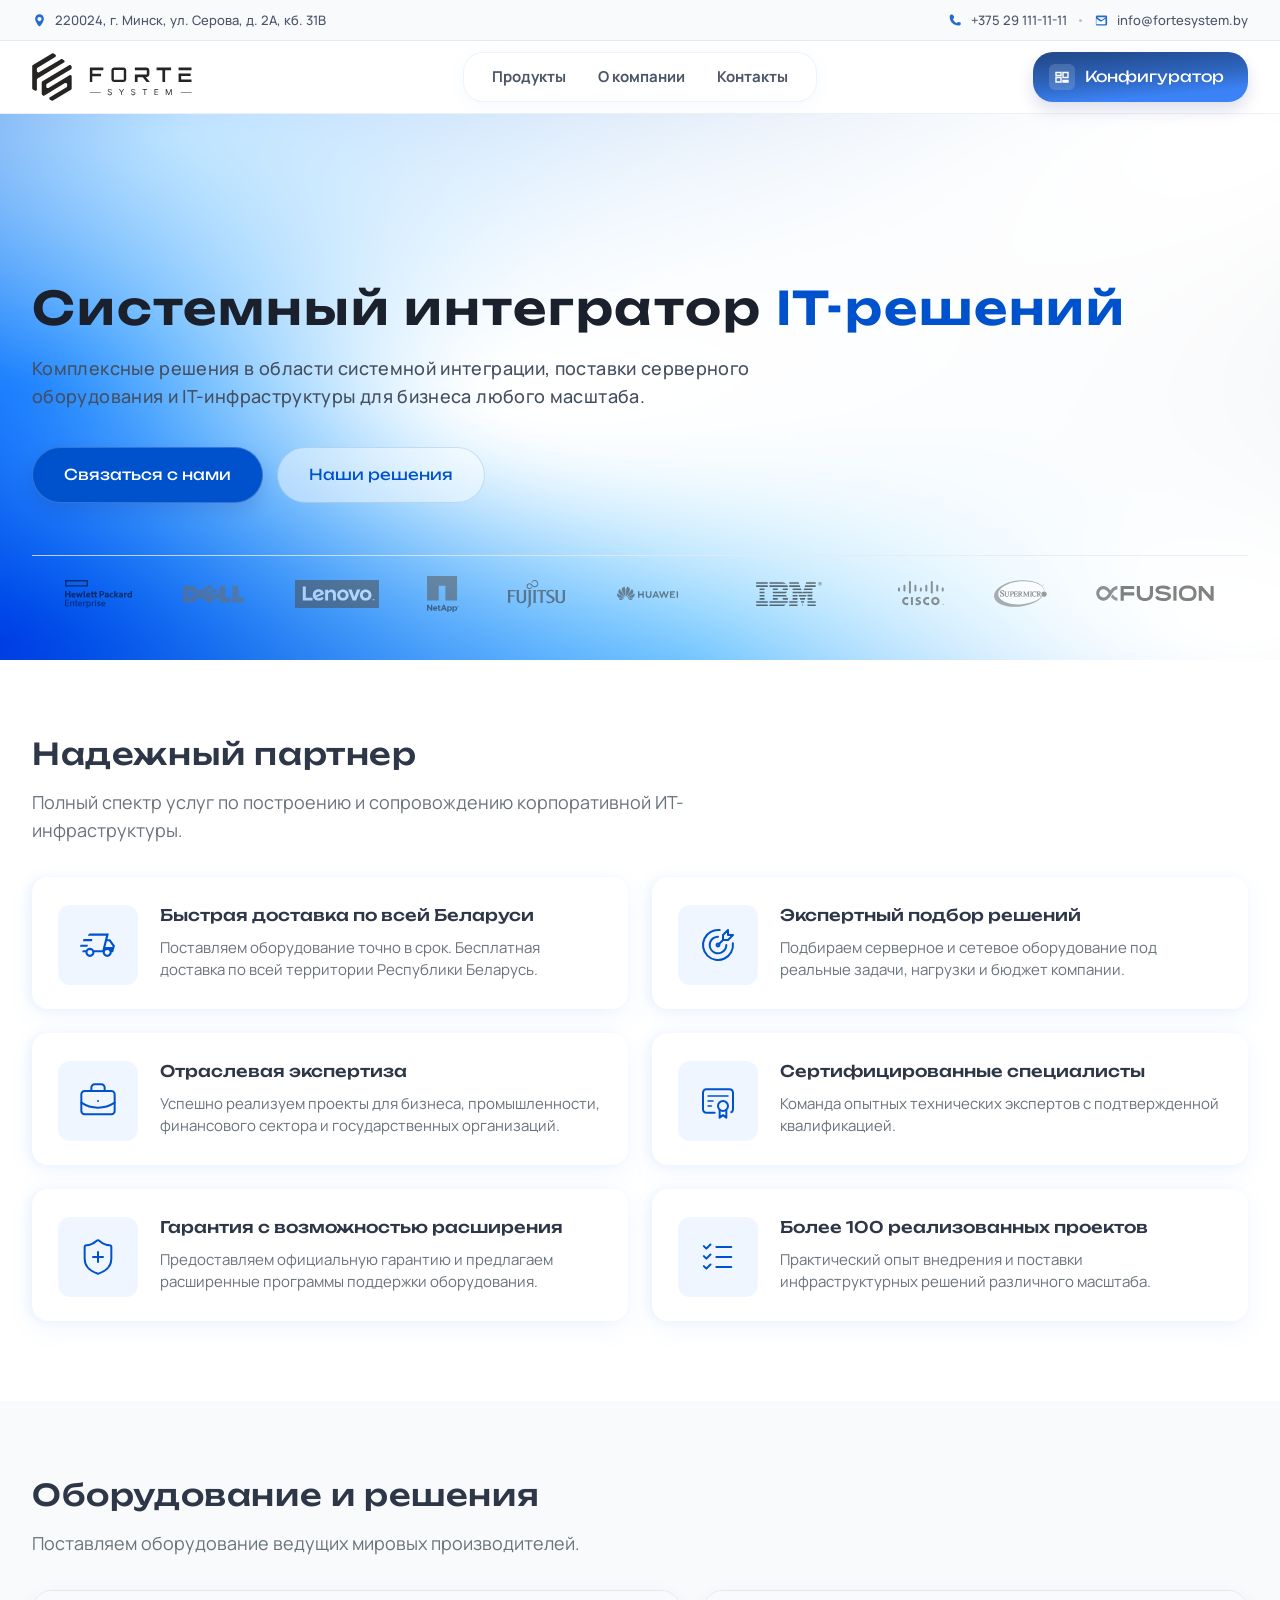
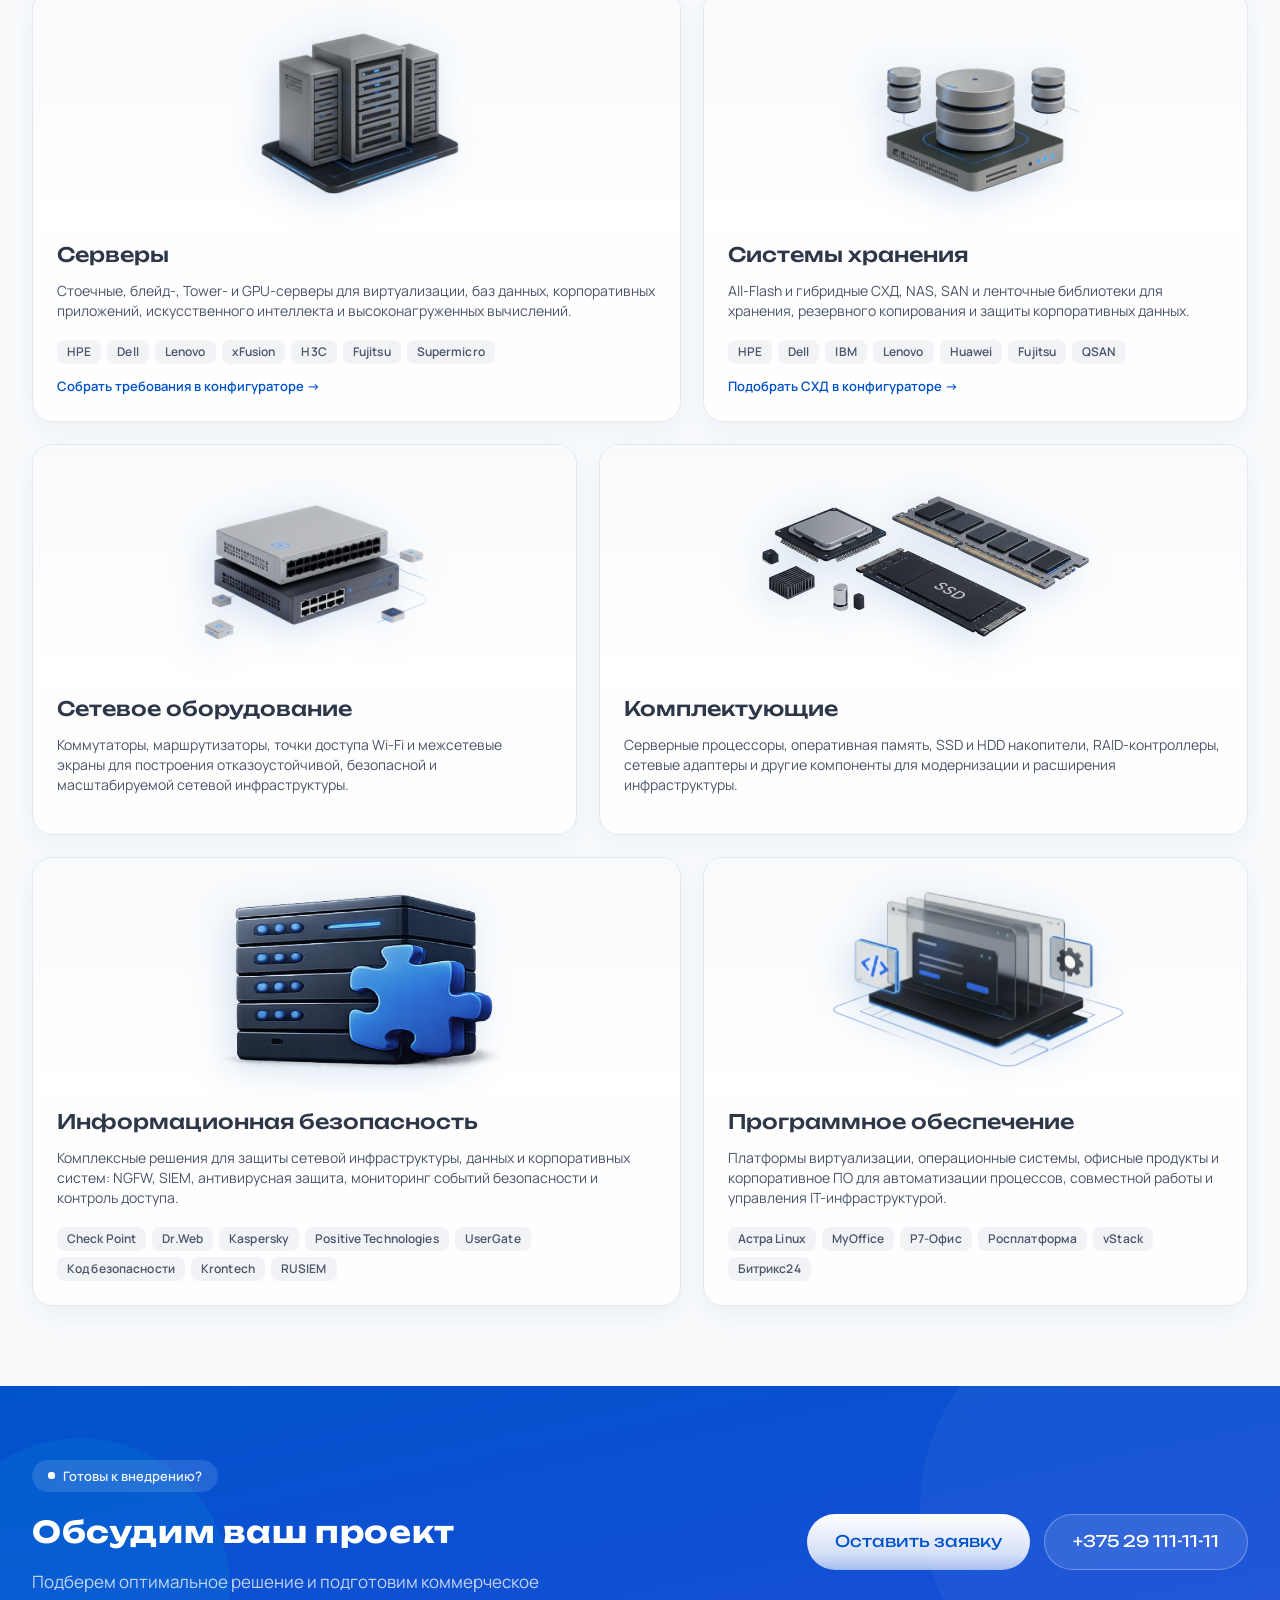
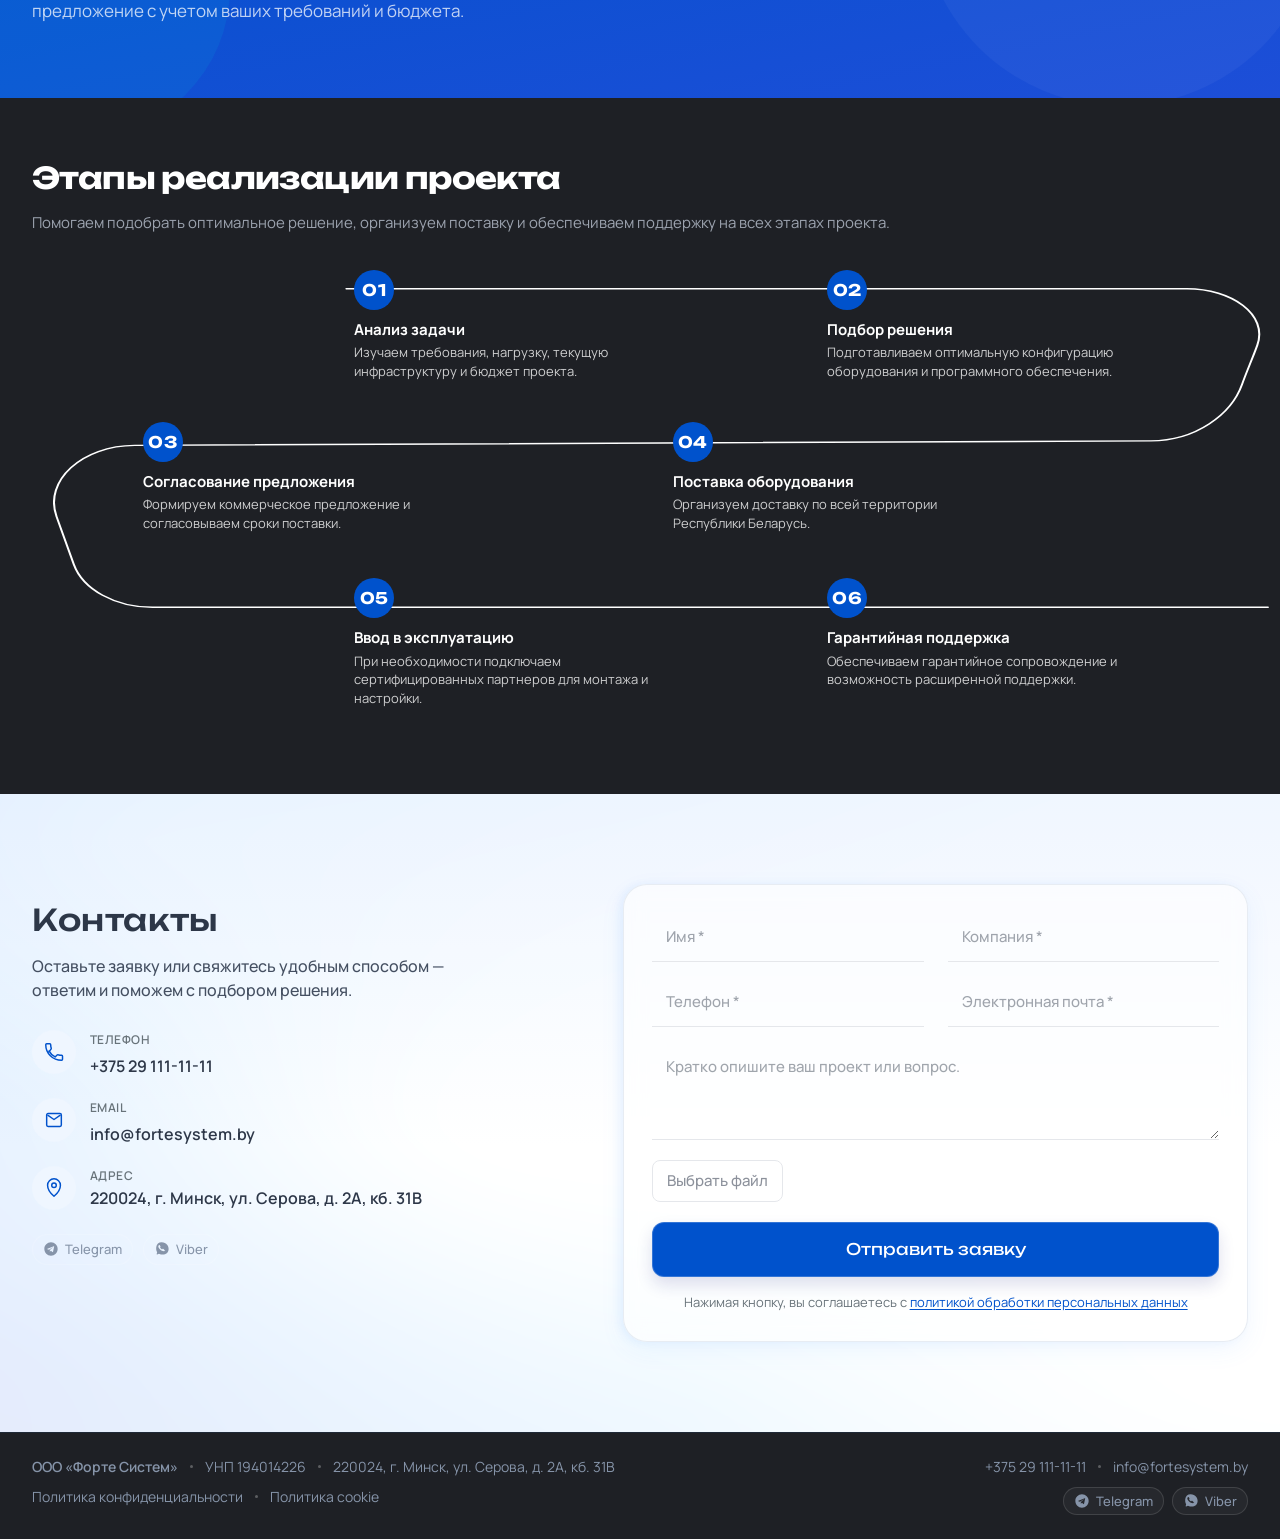
==== commit e9d42db7: "Add Forte SYSTEM landing page with product brands and hero. Ship the marketing site layout from Figm" ====
--- a/index.html
+++ b/index.html
@@ -3,171 +3,501 @@
 <head>
   <meta charset="UTF-8">
   <meta name="viewport" content="width=device-width, initial-scale=1.0">
-  <title>IntegraSystem — Demo</title>
+  <title>Forte SYSTEM — Системный интегратор IT-решений</title>
+  <meta name="description" content="Комплексные решения в области системной интеграции, поставки серверного оборудования и IT-инфраструктуры для бизнеса любого масштаба.">
   <link rel="icon" href="favicon.svg" type="image/svg+xml">
   <link rel="preconnect" href="https://fonts.googleapis.com">
   <link rel="preconnect" href="https://fonts.gstatic.com" crossorigin>
-  <link href="https://fonts.googleapis.com/css2?family=Inter:wght@400;500;600;700;800&display=swap" rel="stylesheet">
+  <link href="https://fonts.googleapis.com/css2?family=Manrope:wght@400;500;600;700&family=Syne:wght@700&family=Unbounded:wght@400;500;600;700&display=swap" rel="stylesheet">
   <link rel="stylesheet" href="tokens.css">
-  <style>
-    *, *::before, *::after { box-sizing: border-box; margin: 0; padding: 0; }
-
-    body {
-      font-family: var(--font-family);
-      font-size: var(--font-size-body);
-      line-height: var(--line-height-body);
-      color: var(--dark-gray);
-      background: var(--white);
-      min-height: 100vh;
-      display: flex;
-      flex-direction: column;
-    }
-
-    .page {
-      flex: 1;
-      display: flex;
-      align-items: center;
-      justify-content: center;
-      padding: 48px 24px;
-    }
-
-    .hub {
-      max-width: 560px;
-      width: 100%;
-      text-align: center;
-    }
-
-    .logo {
-      display: inline-flex;
-      align-items: center;
-      gap: 14px;
-      margin-bottom: 40px;
-    }
-
-    .logo-mark {
-      width: 52px;
-      height: 52px;
-      flex-shrink: 0;
-    }
-
-    .logo-mark img {
-      width: 100%;
-      height: 100%;
-      display: block;
-    }
-
-    .logo-text {
-      display: flex;
-      flex-direction: column;
-      line-height: 1.15;
-      text-align: left;
-    }
-
-    .logo-integra {
-      font-size: 22px;
-      font-weight: 700;
-      color: var(--graphite);
-    }
-
-    .logo-system {
-      font-size: 13px;
-      font-weight: 600;
-      letter-spacing: 0.14em;
-      text-transform: uppercase;
-      color: var(--integra-blue);
-    }
-
-    .hub h1 {
-      font-size: 32px;
-      font-weight: 700;
-      color: var(--graphite);
-      margin-bottom: 12px;
-    }
-
-    .hub p {
-      font-size: 17px;
-      color: var(--medium-gray);
-      margin-bottom: 40px;
-    }
-
-    .links {
-      display: flex;
-      flex-direction: column;
-      gap: 16px;
-    }
-
-    .link-card {
-      display: block;
-      padding: 24px 28px;
-      background: var(--light-gray);
-      border: 1px solid var(--border-gray);
-      border-radius: 12px;
-      text-decoration: none;
-      text-align: left;
-      transition: border-color 0.15s, box-shadow 0.15s;
-    }
-
-    .link-card:hover {
-      border-color: var(--integra-blue);
-      box-shadow: 0 4px 20px rgba(0, 82, 204, 0.1);
-    }
-
-    .link-card h2 {
-      font-size: 20px;
-      font-weight: 600;
-      color: var(--graphite);
-      margin-bottom: 6px;
-    }
-
-    .link-card span {
-      font-size: 15px;
-      color: var(--medium-gray);
-    }
-
-    .footer {
-      padding: 24px;
-      text-align: center;
-      font-size: 14px;
-      color: var(--medium-gray);
-      border-top: 1px solid var(--border-gray);
-    }
-  </style>
+  <link rel="stylesheet" href="site.css">
 </head>
 <body>
-
-  <main class="page">
-    <div class="hub">
-      <div class="logo">
-        <div class="logo-mark"><img src="favicon.svg" alt=""></div>
-        <div class="logo-text">
-          <span class="logo-integra">Integra</span>
-          <span class="logo-system">System</span>
-        </div>
-      </div>
-
-      <h1>Демо-материалы</h1>
-      <p>UI Kit, спецификация и демо конфигуратора</p>
-
-      <nav class="links">
-        <a class="link-card" href="uikit.html">
-          <h2>UI Kit</h2>
-          <span>Цвета, типографика, кнопки, логотип, токены</span>
+  <a class="skip-link" href="#main">Перейти к содержимому</a>
+
+  <!-- Top bar -->
+  <div class="topbar">
+    <div class="container topbar__inner">
+      <span class="topbar__address" aria-label="Адрес">
+        <svg width="16" height="16" viewBox="0 0 18 18" fill="none" aria-hidden="true">
+          <path d="M9 1.5C6.1 1.5 3.75 3.85 3.75 6.75c0 3.45 4.2 8.55 4.38 8.76a1.2 1.2 0 0 0 1.74 0c.18-.21 4.38-5.31 4.38-8.76C14.25 3.85 11.9 1.5 9 1.5Zm0 8.25A2.5 2.5 0 1 1 9 4.75a2.5 2.5 0 0 1 0 5Z" fill="currentColor"/>
+        </svg>
+        220024, г. Минск, ул. Серова, д. 2А, кб. 31В
+      </span>
+      <div class="topbar__contacts">
+        <a class="topbar__item" href="tel:+375291111111">
+          <svg width="16" height="16" viewBox="0 0 18 18" fill="none" aria-hidden="true">
+            <path d="M14.66 11.34c-.78-.78-1.9-.9-2.8-.3l-1.05.7a1.1 1.1 0 0 1-1.2.05 10.4 10.4 0 0 1-3.4-3.4 1.1 1.1 0 0 1 .05-1.2l.7-1.05c.6-.9.48-2.02-.3-2.8L5.56 2.24c-.82-.82-2.18-.78-2.92.1A3.7 3.7 0 0 0 2 4.5c0 5.8 4.7 10.5 10.5 10.5a3.7 3.7 0 0 0 2.16-.64c.88-.74.92-2.1.1-2.92l-1.1-1.1Z" fill="currentColor"/>
+          </svg>
+          +375 29 111-11-11
         </a>
-        <a class="link-card" href="configurator_spec.html">
-          <h2>Спецификация конфигуратора</h2>
-          <span>Требования к серверам и СХД — шаги, поля, отправка заявки</span>
+        <span class="topbar__dot" aria-hidden="true"></span>
+        <a class="topbar__item" href="mailto:info@fortesystem.by">
+          <svg width="16" height="16" viewBox="0 0 18 18" fill="none" aria-hidden="true">
+            <path d="M2.25 4.5A1.5 1.5 0 0 1 3.75 3h10.5a1.5 1.5 0 0 1 1.5 1.5v9a1.5 1.5 0 0 1-1.5 1.5H3.75a1.5 1.5 0 0 1-1.5-1.5v-9Zm1.76.75 4.72 3.15c.17.11.37.11.54 0l4.72-3.15H4.01Zm9.74 1.54-4.5 3a1.75 1.75 0 0 1-1.9 0l-4.5-3V13.5h10.9V6.79Z" fill="currentColor"/>
+          </svg>
+          info@fortesystem.by
         </a>
-        <a class="link-card" href="configurator_demo.html">
-          <h2>Конфигуратор (демо)</h2>
-          <span>Интерактивный прототип — 3 шага, сводка опций, отправка заявки</span>
+      </div>
+    </div>
+  </div>
+
+  <!-- Sticky header -->
+  <header class="site-header">
+    <div class="container site-header__inner">
+      <a class="logo" href="index.html" aria-label="Forte SYSTEM — на главную">
+        <img src="images/general/forte-logo-light.svg" alt="Forte SYSTEM">
+      </a>
+
+      <nav class="nav-pill" aria-label="Основная навигация">
+        <a href="#products">Продукты</a>
+        <a href="#about">О компании</a>
+        <a href="#contact">Контакты</a>
+      </nav>
+
+      <div class="site-header__actions">
+        <a class="btn-config btn-config--desktop" href="configurator_demo.html">
+          <span class="btn-config__icon" aria-hidden="true">
+            <svg viewBox="0 0 16 16" fill="none">
+              <path d="M2 3.5h5v3H2v-3Zm7 0h5v5H9v-5ZM2 8.5h5V13H2V8.5Zm7 3h5V13H9v-1.5Z" stroke="#fff" stroke-width="1.4"/>
+            </svg>
+          </span>
+          Конфигуратор
         </a>
-      </nav>
+        <button class="nav-toggle" type="button" aria-expanded="false" aria-controls="mobile-nav" aria-label="Открыть меню">
+          <span></span><span></span><span></span>
+        </button>
+      </div>
     </div>
+
+    <nav id="mobile-nav" class="mobile-nav" aria-label="Мобильная навигация">
+      <a href="#products">Продукты</a>
+      <a href="#about">О компании</a>
+      <a href="#contact">Контакты</a>
+      <a href="tel:+375291111111">+375 29 111-11-11</a>
+      <a href="mailto:info@fortesystem.by">info@fortesystem.by</a>
+      <a class="btn-config" href="configurator_demo.html">Конфигуратор</a>
+    </nav>
+  </header>
+
+  <main id="main">
+    <!-- Hero -->
+    <section class="hero" aria-labelledby="hero-title">
+      <div class="container">
+        <div class="hero__inner">
+          <h1 id="hero-title">Системный интегратор <span class="accent">IT-решений</span></h1>
+          <p class="hero__subtitle">
+            Комплексные решения в области системной интеграции, поставки серверного оборудования
+            и IT-инфраструктуры для бизнеса любого масштаба.
+          </p>
+          <div class="hero__actions">
+            <a class="btn-primary" href="#contact">Связаться с нами</a>
+            <a class="btn-secondary" href="#products">Наши решения</a>
+          </div>
+        </div>
+
+        <div class="partners" aria-label="Партнеры и вендоры">
+          <img src="images/brands_configurator/svg/HPE.svg" alt="HPE">
+          <img src="images/brands_configurator/svg/dell.svg" alt="Dell">
+          <img src="images/brands_configurator/svg/lenovo-2%201.svg" alt="Lenovo">
+          <img class="is-tall" src="images/brands_other/svg/netapp-logo%201.svg" alt="NetApp">
+          <img src="images/brands_configurator/svg/fujitsu-logo%201.svg" alt="Fujitsu">
+          <img src="images/brands_configurator/svg/huawei.svg" alt="Huawei">
+          <img src="images/brands_configurator/svg/ibm-3%201.svg" alt="IBM">
+          <img src="images/brands_other/svg/cisco-2%201.svg" alt="Cisco">
+          <img src="images/brands_configurator/svg/supermicro.svg" alt="Supermicro">
+          <img src="images/brands_configurator/svg/xfusion.svg" alt="xFusion">
+        </div>
+      </div>
+    </section>
+
+    <!-- Trust -->
+    <section class="section" aria-labelledby="trust-title">
+      <div class="container">
+        <div class="section__head">
+          <h2 id="trust-title">Надежный партнер</h2>
+          <p>Полный спектр услуг по построению и сопровождению корпоративной ИТ-инфраструктуры.</p>
+        </div>
+
+        <div class="feature-grid">
+          <article class="feature-card">
+            <div class="feature-card__icon">
+              <img src="images/site/icon-truck.svg" alt="">
+            </div>
+            <div>
+              <h3>Быстрая доставка по всей Беларуси</h3>
+              <p>Поставляем оборудование точно в срок. Бесплатная доставка по всей территории Республики Беларусь.</p>
+            </div>
+          </article>
+
+          <article class="feature-card">
+            <div class="feature-card__icon">
+              <img src="images/site/icon-target.svg" alt="">
+            </div>
+            <div>
+              <h3>Экспертный подбор решений</h3>
+              <p>Подбираем серверное и сетевое оборудование под реальные задачи, нагрузки и бюджет компании.</p>
+            </div>
+          </article>
+
+          <article class="feature-card">
+            <div class="feature-card__icon">
+              <img src="images/site/icon-briefcase.svg" alt="">
+            </div>
+            <div>
+              <h3>Отраслевая экспертиза</h3>
+              <p>Успешно реализуем проекты для бизнеса, промышленности, финансового сектора и государственных организаций.</p>
+            </div>
+          </article>
+
+          <article class="feature-card">
+            <div class="feature-card__icon">
+              <img src="images/site/icon-cert.svg" alt="">
+            </div>
+            <div>
+              <h3>Сертифицированные специалисты</h3>
+              <p>Команда опытных технических экспертов с подтвержденной квалификацией.</p>
+            </div>
+          </article>
+
+          <article class="feature-card">
+            <div class="feature-card__icon">
+              <img src="images/site/icon-shield.svg" alt="">
+            </div>
+            <div>
+              <h3>Гарантия с возможностью расширения</h3>
+              <p>Предоставляем официальную гарантию и предлагаем расширенные программы поддержки оборудования.</p>
+            </div>
+          </article>
+
+          <article class="feature-card">
+            <div class="feature-card__icon">
+              <img src="images/site/icon-check.svg" alt="">
+            </div>
+            <div>
+              <h3>Более 100 реализованных проектов</h3>
+              <p>Практический опыт внедрения и поставки инфраструктурных решений различного масштаба.</p>
+            </div>
+          </article>
+        </div>
+      </div>
+    </section>
+
+    <!-- Products -->
+    <section class="section section--surface" id="products" aria-labelledby="products-title">
+      <div class="container">
+        <div class="section__head">
+          <h2 id="products-title">Оборудование и решения</h2>
+          <p>Поставляем оборудование ведущих мировых производителей.</p>
+        </div>
+
+        <div class="product-grid">
+          <article class="product-card">
+            <div class="product-card__media">
+              <img src="images/site/product-servers.png" alt="Серверы">
+            </div>
+            <div class="product-card__body">
+              <h3>Серверы</h3>
+              <p>Стоечные, блейд-, Tower- и GPU-серверы для виртуализации, баз данных, корпоративных приложений, искусственного интеллекта и высоконагруженных вычислений.</p>
+              <div class="product-card__brands" aria-label="Производители">
+                <span>HPE</span><span>Dell</span><span>Lenovo</span><span>xFusion</span><span>H3C</span><span>Fujitsu</span><span>Supermicro</span>
+              </div>
+              <a class="product-card__config" href="configurator_demo.html">Собрать требования в конфигураторе →</a>
+            </div>
+          </article>
+
+          <article class="product-card">
+            <div class="product-card__media">
+              <img src="images/site/product-storage.png" alt="Системы хранения">
+            </div>
+            <div class="product-card__body">
+              <h3>Системы хранения</h3>
+              <p>All-Flash и гибридные СХД, NAS, SAN и ленточные библиотеки для хранения, резервного копирования и защиты корпоративных данных.</p>
+              <div class="product-card__brands" aria-label="Производители">
+                <span>HPE</span><span>Dell</span><span>IBM</span><span>Lenovo</span><span>Huawei</span><span>Fujitsu</span><span>QSAN</span>
+              </div>
+              <a class="product-card__config" href="configurator_demo.html">Подобрать СХД в конфигураторе →</a>
+            </div>
+          </article>
+
+          <article class="product-card">
+            <div class="product-card__media">
+              <img src="images/site/product-network.png" alt="Сетевое оборудование">
+            </div>
+            <div class="product-card__body">
+              <h3>Сетевое оборудование</h3>
+              <p>Коммутаторы, маршрутизаторы, точки доступа Wi-Fi и межсетевые экраны для построения отказоустойчивой, безопасной и масштабируемой сетевой инфраструктуры.</p>
+            </div>
+          </article>
+
+          <article class="product-card">
+            <div class="product-card__media">
+              <img src="images/site/product-parts.png" alt="Комплектующие">
+            </div>
+            <div class="product-card__body">
+              <h3>Комплектующие</h3>
+              <p>Серверные процессоры, оперативная память, SSD и HDD накопители, RAID-контроллеры, сетевые адаптеры и другие компоненты для модернизации и расширения инфраструктуры.</p>
+            </div>
+          </article>
+
+          <article class="product-card">
+            <div class="product-card__media">
+              <img src="images/site/product-security.png" alt="Информационная безопасность">
+            </div>
+            <div class="product-card__body">
+              <h3>Информационная безопасность</h3>
+              <p>Комплексные решения для защиты сетевой инфраструктуры, данных и корпоративных систем: NGFW, SIEM, антивирусная защита, мониторинг событий безопасности и контроль доступа.</p>
+              <div class="product-card__brands" aria-label="Производители">
+                <span>Check Point</span><span>Dr.Web</span><span>Kaspersky</span><span>Positive Technologies</span><span>UserGate</span><span>Код безопасности</span><span>Krontech</span><span>RUSIEM</span>
+              </div>
+            </div>
+          </article>
+
+          <article class="product-card">
+            <div class="product-card__media">
+              <img src="images/site/product-software.png" alt="Программное обеспечение">
+            </div>
+            <div class="product-card__body">
+              <h3>Программное обеспечение</h3>
+              <p>Платформы виртуализации, операционные системы, офисные продукты и корпоративное ПО для автоматизации процессов, совместной работы и управления IT-инфраструктурой.</p>
+              <div class="product-card__brands" aria-label="Производители">
+                <span>Астра Linux</span><span>MyOffice</span><span>P7-Офис</span><span>Росплатформа</span><span>vStack</span><span>Битрикс24</span>
+              </div>
+            </div>
+          </article>
+        </div>
+      </div>
+    </section>
+
+    <!-- CTA band -->
+    <section class="cta-band" aria-labelledby="cta-title">
+      <div class="container cta-band__inner">
+        <div>
+          <div class="cta-band__eyebrow">Готовы к внедрению?</div>
+          <h2 id="cta-title">Обсудим ваш проект</h2>
+          <p>Подберем оптимальное решение и подготовим коммерческое предложение с учетом ваших требований и бюджета.</p>
+        </div>
+        <div class="cta-band__actions">
+          <a class="btn-cta-light" href="#contact">Оставить заявку</a>
+          <a class="btn-cta-outline" href="tel:+375291111111">+375 29 111-11-11</a>
+        </div>
+      </div>
+    </section>
+
+    <!-- Project stages -->
+    <section class="stages" id="about" aria-labelledby="stages-title">
+      <div class="container">
+        <div class="section__head section__head--stages">
+          <h2 id="stages-title">Этапы реализации проекта</h2>
+          <p>Помогаем подобрать оптимальное решение, организуем поставку и обеспечиваем поддержку на всех этапах проекта.</p>
+        </div>
+
+        <div class="stages-map">
+          <img class="stages-map__line" src="images/site/stages-path.svg" alt="" aria-hidden="true">
+
+          <ol class="stages-map__list">
+            <li class="stages-map__item stages-map__item--1">
+              <span class="stages-map__badge" aria-hidden="true">01</span>
+              <h3>Анализ задачи</h3>
+              <p>Изучаем требования, нагрузку, текущую инфраструктуру и бюджет проекта.</p>
+            </li>
+            <li class="stages-map__item stages-map__item--2">
+              <span class="stages-map__badge" aria-hidden="true">02</span>
+              <h3>Подбор решения</h3>
+              <p>Подготавливаем оптимальную конфигурацию оборудования и программного обеспечения.</p>
+            </li>
+            <li class="stages-map__item stages-map__item--3">
+              <span class="stages-map__badge" aria-hidden="true">03</span>
+              <h3>Согласование предложения</h3>
+              <p>Формируем коммерческое предложение и согласовываем сроки поставки.</p>
+            </li>
+            <li class="stages-map__item stages-map__item--4">
+              <span class="stages-map__badge" aria-hidden="true">04</span>
+              <h3>Поставка оборудования</h3>
+              <p>Организуем доставку по всей территории Республики Беларусь.</p>
+            </li>
+            <li class="stages-map__item stages-map__item--5">
+              <span class="stages-map__badge" aria-hidden="true">05</span>
+              <h3>Ввод в эксплуатацию</h3>
+              <p>При необходимости подключаем сертифицированных партнеров для монтажа и настройки.</p>
+            </li>
+            <li class="stages-map__item stages-map__item--6">
+              <span class="stages-map__badge" aria-hidden="true">06</span>
+              <h3>Гарантийная поддержка</h3>
+              <p>Обеспечиваем гарантийное сопровождение и возможность расширенной поддержки.</p>
+            </li>
+          </ol>
+        </div>
+      </div>
+    </section>
+
+    <!-- Contact -->
+    <section class="contact" id="contact" aria-labelledby="contact-title">
+      <div class="container contact__inner">
+        <div class="contact__intro">
+          <h2 id="contact-title">Контакты</h2>
+          <p class="contact__lead">Оставьте заявку или свяжитесь удобным способом — ответим и поможем с подбором решения.</p>
+
+          <ul class="contact-list">
+            <li>
+              <span class="contact-list__icon" aria-hidden="true">
+                <svg viewBox="0 0 24 24" fill="none"><path d="M6.6 10.8c1.5 3 3.6 5.1 6.6 6.6l2.2-2.2c.3-.3.7-.4 1.1-.2 1.2.4 2.5.6 3.8.6.6 0 1 .4 1 1V20c0 .6-.4 1-1 1C10.6 21 3 13.4 3 4c0-.6.4-1 1-1h3.4c.6 0 1 .4 1 1 0 1.3.2 2.6.6 3.8.1.4 0 .8-.3 1.1l-2.1 2.9Z" stroke="currentColor" stroke-width="1.6" stroke-linejoin="round"/></svg>
+              </span>
+              <div>
+                <span class="contact-list__label">Телефон</span>
+                <a href="tel:+375291111111">+375 29 111-11-11</a>
+              </div>
+            </li>
+            <li>
+              <span class="contact-list__icon" aria-hidden="true">
+                <svg viewBox="0 0 24 24" fill="none"><path d="M4 6.5A1.5 1.5 0 0 1 5.5 5h13A1.5 1.5 0 0 1 20 6.5v11a1.5 1.5 0 0 1-1.5 1.5h-13A1.5 1.5 0 0 1 4 17.5v-11Z" stroke="currentColor" stroke-width="1.6"/><path d="m5.5 7 6.1 4.2c.2.2.6.2.8 0L18.5 7" stroke="currentColor" stroke-width="1.6" stroke-linecap="round" stroke-linejoin="round"/></svg>
+              </span>
+              <div>
+                <span class="contact-list__label">Email</span>
+                <a href="mailto:info@fortesystem.by">info@fortesystem.by</a>
+              </div>
+            </li>
+            <li>
+              <span class="contact-list__icon" aria-hidden="true">
+                <svg viewBox="0 0 24 24" fill="none"><path d="M12 21s7-5.8 7-12a7 7 0 1 0-14 0c0 6.2 7 12 7 12Z" stroke="currentColor" stroke-width="1.6" stroke-linejoin="round"/><circle cx="12" cy="9" r="2.5" stroke="currentColor" stroke-width="1.6"/></svg>
+              </span>
+              <div>
+                <span class="contact-list__label">Адрес</span>
+                <p>220024, г. Минск, ул. Серова, д. 2А, кб. 31В</p>
+              </div>
+            </li>
+          </ul>
+
+          <div class="contact__messengers" aria-label="Мессенджеры">
+            <a class="messenger messenger--light messenger--tg" href="https://t.me/fortesystem" target="_blank" rel="noopener noreferrer">
+              <svg viewBox="0 0 24 24" aria-hidden="true"><path fill="currentColor" d="M12 2C6.48 2 2 6.48 2 12s4.48 10 10 10 10-4.48 10-10S17.52 2 12 2Zm4.64 6.8-1.56 7.36c-.12.54-.43.67-.87.42l-2.4-1.77-1.16 1.12c-.13.13-.24.24-.49.24l.18-2.5 4.55-4.11c.2-.18-.04-.28-.3-.1l-5.62 3.54-2.42-.76c-.53-.16-.54-.53.11-.78l9.45-3.64c.44-.1.82.1.73.78Z"/></svg>
+              <span>Telegram</span>
+            </a>
+            <a class="messenger messenger--light messenger--vb" href="viber://chat?number=%2B375291111111">
+              <svg viewBox="0 0 24 24" aria-hidden="true"><path fill="currentColor" d="M11.4 2C6.8 2.2 4.1 4.4 3.4 8.9c-.3 2.1-.1 5.8 1.3 8.1l-.8 3 .9.3 2.6-1.3c1.9 1 4.1 1.4 5.9 1.4 4.6 0 8.3-3 8.6-7.5.4-5.5-2.9-10.4-10.5-10.9Zm5.5 12c-.2.6-1.1 1.1-1.8 1.2-.5.1-1.1.1-1.8-.1-1.9-.4-3.8-1.8-5.2-3.6-1-1.3-1.7-3-1.6-3.8.1-.6.6-1.4 1.2-1.6.2-.1.4-.1.6 0l1.4 1.7c.1.2.1.4 0 .6l-.5.8c-.1.2-.1.4 0 .6.6 1 1.5 1.9 2.5 2.5.2.1.4.1.6 0l.8-.5c.2-.1.4-.1.6 0l1.7 1.4c.2.2.2.5.1.8Z"/></svg>
+              <span>Viber</span>
+            </a>
+          </div>
+        </div>
+
+        <form class="contact-form" id="contact-form" novalidate>
+          <div class="form-row">
+            <div class="form-field">
+              <label for="name">Имя *</label>
+              <input id="name" name="name" type="text" placeholder="Имя *" required autocomplete="name">
+            </div>
+            <div class="form-field">
+              <label for="company">Компания *</label>
+              <input id="company" name="company" type="text" placeholder="Компания *" required autocomplete="organization">
+            </div>
+          </div>
+          <div class="form-row">
+            <div class="form-field">
+              <label for="phone">Телефон *</label>
+              <input id="phone" name="phone" type="tel" placeholder="Телефон *" required autocomplete="tel">
+            </div>
+            <div class="form-field">
+              <label for="email">Электронная почта *</label>
+              <input id="email" name="email" type="email" placeholder="Электронная почта *" required autocomplete="email">
+            </div>
+          </div>
+          <div class="form-field">
+            <label for="comment">Комментарий</label>
+            <textarea id="comment" name="comment" placeholder="Кратко опишите ваш проект или вопрос." rows="3"></textarea>
+          </div>
+
+          <label class="file-pick">
+            <input type="file" name="file" accept=".pdf,.doc,.docx,.xls,.xlsx,.png,.jpg,.jpeg">
+            <span id="file-label">Выбрать файл</span>
+          </label>
+
+          <button class="btn-primary" type="submit">Отправить заявку</button>
+          <p class="form-note">Нажимая кнопку, вы соглашаетесь с <a href="privacy.html">политикой обработки персональных данных</a></p>
+        </form>
+      </div>
+    </section>
   </main>
 
-  <footer class="footer">
-    IntegraSystem Demo
+  <footer class="site-footer">
+    <div class="container site-footer__bar">
+      <div class="site-footer__col">
+        <div class="site-footer__line">
+          <span class="site-footer__name">ООО «Форте Систем»</span>
+          <span class="site-footer__dot" aria-hidden="true"></span>
+          <span>УНП 194014226</span>
+          <span class="site-footer__dot" aria-hidden="true"></span>
+          <span>220024, г. Минск, ул. Серова, д. 2А, кб. 31В</span>
+        </div>
+        <div class="site-footer__line">
+          <a href="privacy.html">Политика конфиденциальности</a>
+          <span class="site-footer__dot" aria-hidden="true"></span>
+          <a href="cookies.html">Политика cookie</a>
+        </div>
+      </div>
+      <div class="site-footer__col site-footer__col--right">
+        <div class="site-footer__line">
+          <a href="tel:+375291111111">+375 29 111-11-11</a>
+          <span class="site-footer__dot" aria-hidden="true"></span>
+          <a href="mailto:info@fortesystem.by">info@fortesystem.by</a>
+        </div>
+        <div class="site-footer__line site-footer__messengers" aria-label="Мессенджеры">
+          <a class="messenger messenger--tg" href="https://t.me/fortesystem" target="_blank" rel="noopener noreferrer" aria-label="Telegram">
+            <svg viewBox="0 0 24 24" aria-hidden="true"><path fill="currentColor" d="M12 2C6.48 2 2 6.48 2 12s4.48 10 10 10 10-4.48 10-10S17.52 2 12 2Zm4.64 6.8-1.56 7.36c-.12.54-.43.67-.87.42l-2.4-1.77-1.16 1.12c-.13.13-.24.24-.49.24l.18-2.5 4.55-4.11c.2-.18-.04-.28-.3-.1l-5.62 3.54-2.42-.76c-.53-.16-.54-.53.11-.78l9.45-3.64c.44-.1.82.1.73.78Z"/></svg>
+            <span>Telegram</span>
+          </a>
+          <a class="messenger messenger--vb" href="viber://chat?number=%2B375291111111" aria-label="Viber">
+            <svg viewBox="0 0 24 24" aria-hidden="true"><path fill="currentColor" d="M11.4 2C6.8 2.2 4.1 4.4 3.4 8.9c-.3 2.1-.1 5.8 1.3 8.1l-.8 3 .9.3 2.6-1.3c1.9 1 4.1 1.4 5.9 1.4 4.6 0 8.3-3 8.6-7.5.4-5.5-2.9-10.4-10.5-10.9Zm5.5 12c-.2.6-1.1 1.1-1.8 1.2-.5.1-1.1.1-1.8-.1-1.9-.4-3.8-1.8-5.2-3.6-1-1.3-1.7-3-1.6-3.8.1-.6.6-1.4 1.2-1.6.2-.1.4-.1.6 0l1.4 1.7c.1.2.1.4 0 .6l-.5.8c-.1.2-.1.4 0 .6.6 1 1.5 1.9 2.5 2.5.2.1.4.1.6 0l.8-.5c.2-.1.4-.1.6 0l1.7 1.4c.2.2.2.5.1.8Z"/></svg>
+            <span>Viber</span>
+          </a>
+        </div>
+      </div>
+    </div>
   </footer>
 
+  <script>
+    (function () {
+      var toggle = document.querySelector('.nav-toggle');
+      var mobileNav = document.getElementById('mobile-nav');
+      if (toggle && mobileNav) {
+        toggle.addEventListener('click', function () {
+          var open = mobileNav.classList.toggle('is-open');
+          toggle.setAttribute('aria-expanded', open ? 'true' : 'false');
+          toggle.setAttribute('aria-label', open ? 'Закрыть меню' : 'Открыть меню');
+        });
+        mobileNav.querySelectorAll('a').forEach(function (link) {
+          link.addEventListener('click', function () {
+            mobileNav.classList.remove('is-open');
+            toggle.setAttribute('aria-expanded', 'false');
+            toggle.setAttribute('aria-label', 'Открыть меню');
+          });
+        });
+      }
+
+      var form = document.getElementById('contact-form');
+      if (form) {
+        form.addEventListener('submit', function (e) {
+          e.preventDefault();
+          if (!form.checkValidity()) {
+            form.reportValidity();
+            return;
+          }
+          alert('Спасибо! Заявка принята (демо). Мы свяжемся с вами в ближайшее время.');
+          form.reset();
+          var fileLabel = document.getElementById('file-label');
+          if (fileLabel) fileLabel.textContent = 'Выбрать файл';
+        });
+      }
+
+      var fileInput = form && form.querySelector('input[type="file"]');
+      var fileLabel = document.getElementById('file-label');
+      if (fileInput && fileLabel) {
+        fileInput.addEventListener('change', function () {
+          fileLabel.textContent = fileInput.files && fileInput.files[0]
+            ? fileInput.files[0].name
+            : 'Выбрать файл';
+        });
+      }
+    })();
+  </script>
 </body>
 </html>
--- a/tokens.css
+++ b/tokens.css
@@ -1,5 +1,6 @@
 /**
- * IntegraSystem Design Tokens v1.1
+ * Forte SYSTEM Design Tokens
+ * Source: Figma — Alina's team library (node 3796:3387)
  * Import: <link rel="stylesheet" href="tokens.css">
  */
 
@@ -8,21 +9,28 @@
   --integra-blue: #0052CC;
   --integra-blue-hover: #0045AD;
   --integra-blue-light: #3B82F6;
-  --integra-cyan: #00B4D8;
+  --integra-cyan: #4D9AFF;
 
   /* ── Neutral ── */
   --graphite: #2D3748;
-  --dark-gray: #4A5568;
+  --heading-dark: #1A202C;
+  --dark-gray: #444F61;
   --medium-gray: #68737A;
-  --border-gray: #E5E7EB;
+  --border-gray: #E5EAF2;
   --light-gray: #F8FAFC;
+  --mist-blue: #EFF6FF;
   --white: #FFFFFF;
 
-  /* ── Dark theme ── */
-  --deep-black: #111827;
-  --dark-surface: #1F2937;
-  --dark-border: #374151;
-  --dark-text: #E5E7EB;
+  /* ── Dark theme / footer ── */
+  --deep-black: #111418;
+  --dark-surface: #1A1D22;
+  --dark-border: #2A2F38;
+  --dark-text: #E8EAED;
+
+  /* ── Atmosphere ── */
+  --soft-shadow: -4px 0 8px rgba(77, 154, 255, 0.08), 0 8px 24px rgba(77, 154, 255, 0.08);
+  --soft-shadow-hover: -4px 0 10px rgba(77, 154, 255, 0.12), 0 12px 32px rgba(77, 154, 255, 0.14);
+  --btn-shadow: 0 8px 16px rgba(31, 38, 135, 0.15);
 
   /* ── Semantic aliases ── */
   --color-primary: var(--integra-blue);
@@ -36,15 +44,17 @@
   --color-surface: var(--light-gray);
   --color-background: var(--white);
 
-  /* ── Typography ── */
-  --font-family: 'Inter', -apple-system, BlinkMacSystemFont, 'Segoe UI', sans-serif;
-  --font-family-alt-1: 'Montserrat', sans-serif;
-  --font-family-alt-2: 'Manrope', sans-serif;
+  /* ── Typography (Figma) ── */
+  --font-family: 'Manrope', -apple-system, BlinkMacSystemFont, 'Segoe UI', sans-serif;
+  --font-family-display: 'Unbounded', 'Manrope', sans-serif;
+  --font-family-logo: 'Syne', 'Unbounded', sans-serif;
+  --font-family-alt-1: 'Syne', sans-serif;
+  --font-family-alt-2: 'Unbounded', sans-serif;
 
-  --font-size-h1: 56px;
-  --font-size-h2: 40px;
-  --font-size-h3: 32px;
-  --font-size-h4: 24px;
+  --font-size-h1: 46px;
+  --font-size-h2: 30px;
+  --font-size-h3: 24px;
+  --font-size-h4: 18px;
   --font-size-body: 18px;
   --font-size-small: 14px;
 
@@ -70,37 +80,33 @@
   --space-6: 64px;
   --space-7: 96px;
 
-  /* ── Radius ── */
-  --radius-sm: 6px;
-  --radius: 10px;
-  --radius-md: 12px;
-  --radius-lg: 16px;
+  /* ── Radius (Figma: cards 16, buttons ~28) ── */
+  --radius-sm: 10px;
+  --radius: 12px;
+  --radius-md: 16px;
+  --radius-lg: 20px;
+  --radius-pill: 28px;
 
   /* ── Buttons ── */
   --btn-primary-bg: var(--integra-blue);
   --btn-primary-bg-hover: var(--integra-blue-hover);
   --btn-primary-color: var(--white);
-  --btn-primary-radius: var(--radius);
+  --btn-primary-radius: var(--radius-pill);
 
-  --btn-secondary-bg: transparent;
-  --btn-secondary-border: 1px solid var(--integra-blue);
+  --btn-secondary-bg: rgba(255, 255, 255, 0.45);
+  --btn-secondary-border: 1px solid rgba(37, 105, 177, 0.18);
   --btn-secondary-color: var(--integra-blue);
 
   /* ── Icons ── */
   --icon-color: var(--integra-blue);
   --icon-stroke-width: 1.5;
 
-  /* ── Logo (light background) ── */
-  --logo-mark-bg-light: var(--integra-blue);
-  --logo-mark-color-light: var(--white);
-  --logo-integra-color-light: var(--graphite);
-  --logo-system-color-light: var(--integra-blue);
-
-  /* ── Logo (dark background) ── */
-  --logo-mark-bg-dark: var(--integra-blue);
-  --logo-mark-color-dark: var(--white);
-  --logo-integra-color-dark: var(--white);
-  --logo-system-color-dark: var(--integra-blue-light);
+  /* ── Logo (Figma 3839:39) ── */
+  --logo-graphite: #262323;
+  --logo-mark-bg-light: var(--logo-graphite);
+  --logo-mark-color-light: var(--logo-graphite);
+  --logo-on-light: var(--logo-graphite);
+  --logo-on-dark: var(--white);
 }
 
 /* ── Utility classes ── */
@@ -109,48 +115,54 @@
   display: inline-flex;
   align-items: center;
   justify-content: center;
-  padding: 14px 28px;
-  font-family: var(--font-family);
-  font-size: 16px;
-  font-weight: var(--font-weight-semibold);
+  gap: 10px;
+  padding: 15px 31px;
+  font-family: var(--font-family-display);
+  font-size: 15px;
+  font-weight: var(--font-weight-regular);
   background: var(--btn-primary-bg);
   color: var(--btn-primary-color);
-  border: none;
+  border: 1px solid rgba(255, 255, 255, 0.2);
   border-radius: var(--btn-primary-radius);
   cursor: pointer;
   text-decoration: none;
-  transition: background 0.15s;
+  box-shadow: var(--btn-shadow);
+  transition: background 0.15s, box-shadow 0.15s, transform 0.15s;
 }
 
 .btn-primary:hover {
   background: var(--btn-primary-bg-hover);
+  box-shadow: 0 10px 22px rgba(31, 38, 135, 0.22);
+  transform: translateY(-1px);
 }
 
 .btn-secondary {
   display: inline-flex;
   align-items: center;
   justify-content: center;
-  padding: 14px 28px;
-  font-family: var(--font-family);
-  font-size: 16px;
-  font-weight: var(--font-weight-semibold);
+  padding: 15px 31px;
+  font-family: var(--font-family-display);
+  font-size: 15px;
+  font-weight: var(--font-weight-regular);
   background: var(--btn-secondary-bg);
   color: var(--btn-secondary-color);
   border: var(--btn-secondary-border);
   border-radius: var(--btn-primary-radius);
   cursor: pointer;
   text-decoration: none;
-  transition: background 0.15s;
+  backdrop-filter: blur(8px);
+  transition: background 0.15s, border-color 0.15s;
 }
 
 .btn-secondary:hover {
-  background: rgba(0, 82, 204, 0.06);
+  background: rgba(255, 255, 255, 0.7);
+  border-color: rgba(0, 82, 204, 0.28);
 }
 
-.text-h1 { font-size: var(--font-size-h1); font-weight: var(--font-weight-bold); color: var(--color-heading); line-height: 1.1; }
-.text-h2 { font-size: var(--font-size-h2); font-weight: var(--font-weight-bold); color: var(--color-heading); line-height: var(--line-height-heading); }
-.text-h3 { font-size: var(--font-size-h3); font-weight: var(--font-weight-semibold); color: var(--color-heading); line-height: 1.25; }
-.text-h4 { font-size: var(--font-size-h4); font-weight: var(--font-weight-semibold); color: var(--color-heading); line-height: 1.3; }
+.text-h1 { font-family: var(--font-family-display); font-size: var(--font-size-h1); font-weight: var(--font-weight-semibold); color: var(--heading-dark); line-height: 1.15; }
+.text-h2 { font-family: var(--font-family-display); font-size: var(--font-size-h2); font-weight: var(--font-weight-medium); color: var(--color-heading); line-height: var(--line-height-heading); }
+.text-h3 { font-family: var(--font-family-display); font-size: var(--font-size-h3); font-weight: var(--font-weight-medium); color: var(--color-heading); line-height: 1.25; }
+.text-h4 { font-family: var(--font-family-display); font-size: var(--font-size-h4); font-weight: var(--font-weight-medium); color: var(--color-heading); line-height: 1.3; }
 .text-body { font-size: var(--font-size-body); color: var(--color-text); line-height: var(--line-height-body); }
 .text-small { font-size: var(--font-size-small); color: var(--color-text-secondary); }
 
--- a/site.css
+++ b/site.css
@@ -0,0 +1,1334 @@
+/* Forte SYSTEM — Main landing page */
+
+*,
+*::before,
+*::after {
+  box-sizing: border-box;
+  margin: 0;
+  padding: 0;
+}
+
+html {
+  scroll-behavior: smooth;
+}
+
+body {
+  font-family: var(--font-family);
+  font-size: var(--font-size-body);
+  line-height: var(--line-height-body);
+  color: var(--color-text);
+  background: var(--white);
+  -webkit-font-smoothing: antialiased;
+}
+
+img {
+  max-width: 100%;
+  height: auto;
+  display: block;
+}
+
+a {
+  color: inherit;
+  text-decoration: none;
+}
+
+button,
+input,
+textarea {
+  font: inherit;
+}
+
+.container {
+  max-width: var(--max-width);
+  margin: 0 auto;
+  padding: 0 var(--space-4);
+}
+
+.skip-link {
+  position: absolute;
+  left: -9999px;
+  top: 0;
+  z-index: 1000;
+  padding: 12px 20px;
+  background: var(--integra-blue);
+  color: var(--white);
+  border-radius: 0 0 8px 0;
+}
+
+.skip-link:focus {
+  left: 0;
+}
+
+/* ── Top bar ── */
+
+.topbar {
+  background: var(--light-gray);
+  border-bottom: 1px solid var(--border-gray);
+  font-size: 13px;
+  color: #4a5568;
+  line-height: 1.4;
+}
+
+.topbar__inner {
+  display: flex;
+  align-items: center;
+  justify-content: space-between;
+  gap: 16px 24px;
+  min-height: 40px;
+  padding-top: 8px;
+  padding-bottom: 8px;
+}
+
+.topbar__address {
+  display: inline-flex;
+  align-items: center;
+  gap: 8px;
+  font-weight: 500;
+  color: #4a5568;
+  min-width: 0;
+}
+
+.topbar__address svg {
+  flex-shrink: 0;
+  width: 15px;
+  height: 15px;
+  color: var(--integra-blue);
+  opacity: 0.85;
+}
+
+.topbar__contacts {
+  display: flex;
+  align-items: center;
+  justify-content: flex-end;
+  flex-wrap: wrap;
+  gap: 8px 12px;
+  flex-shrink: 0;
+}
+
+.topbar__item {
+  display: inline-flex;
+  align-items: center;
+  gap: 8px;
+  color: #4a5568;
+  font-weight: 500;
+  transition: color 0.15s;
+  flex-shrink: 0;
+}
+
+.topbar__item:hover {
+  color: var(--integra-blue);
+}
+
+.topbar__item svg {
+  flex-shrink: 0;
+  width: 15px;
+  height: 15px;
+  color: var(--integra-blue);
+  opacity: 0.85;
+}
+
+.topbar__dot {
+  width: 3px;
+  height: 3px;
+  border-radius: 50%;
+  background: rgba(74, 85, 104, 0.35);
+  flex-shrink: 0;
+}
+
+/* ── Sticky header ── */
+
+.site-header {
+  position: sticky;
+  top: 0;
+  z-index: 100;
+  background: rgba(255, 255, 255, 0.72);
+  backdrop-filter: blur(16px);
+  -webkit-backdrop-filter: blur(16px);
+  border-bottom: 1px solid rgba(229, 234, 242, 0.7);
+}
+
+.site-header__inner {
+  display: grid;
+  grid-template-columns: 1fr auto 1fr;
+  align-items: center;
+  gap: 16px;
+  min-height: 72px;
+  padding-top: 10px;
+  padding-bottom: 10px;
+}
+
+.site-header__actions {
+  display: flex;
+  align-items: center;
+  justify-content: flex-end;
+  gap: 12px;
+  min-width: 0;
+}
+
+.logo {
+  display: inline-flex;
+  align-items: center;
+  justify-self: start;
+  flex-shrink: 0;
+  line-height: 0;
+}
+
+.logo img {
+  display: block;
+  height: 48px;
+  width: auto;
+  max-width: 168px;
+  object-fit: contain;
+  object-position: left center;
+}
+
+.nav-pill {
+  display: flex;
+  align-items: center;
+  justify-content: center;
+  justify-self: center;
+  gap: 32px;
+  padding: 12px 28px;
+  border-radius: 20px;
+  background: rgba(255, 255, 255, 0.45);
+  border: 1px solid rgba(37, 105, 177, 0.08);
+  box-shadow: 0 4px 16px rgba(77, 154, 255, 0.06);
+}
+
+.nav-pill a {
+  font-family: var(--font-family);
+  font-size: 15px;
+  font-weight: 700;
+  color: #4a5568;
+  white-space: nowrap;
+  transition: color 0.15s;
+}
+
+.nav-pill a:hover,
+.nav-pill a:focus-visible {
+  color: var(--integra-blue);
+}
+
+.btn-config {
+  display: inline-flex;
+  align-items: center;
+  gap: 10px;
+  padding: 12px 24px 12px 16px;
+  border-radius: 20px;
+  background: linear-gradient(-5deg, #3b82f6 20%, #2e65bf 50%, #234c90 90%);
+  color: var(--white);
+  font-family: var(--font-family-display);
+  font-size: 15px;
+  font-weight: 400;
+  box-shadow: var(--btn-shadow);
+  transition: transform 0.15s, box-shadow 0.15s, filter 0.15s;
+  white-space: nowrap;
+}
+
+.btn-config:hover {
+  transform: translateY(-1px);
+  box-shadow: 0 10px 22px rgba(31, 38, 135, 0.22);
+  filter: brightness(1.05);
+}
+
+.btn-config__icon {
+  width: 26px;
+  height: 26px;
+  display: grid;
+  place-items: center;
+  background: rgba(255, 255, 255, 0.15);
+  border-radius: 6px;
+}
+
+.btn-config__icon svg {
+  width: 16px;
+  height: 16px;
+}
+
+.nav-toggle {
+  display: none;
+  width: 44px;
+  height: 44px;
+  border: 1px solid var(--border-gray);
+  border-radius: 12px;
+  background: var(--white);
+  cursor: pointer;
+  align-items: center;
+  justify-content: center;
+  flex-direction: column;
+  gap: 5px;
+}
+
+.nav-toggle span {
+  display: block;
+  width: 18px;
+  height: 2px;
+  background: var(--graphite);
+  border-radius: 1px;
+}
+
+.mobile-nav {
+  display: none;
+  flex-direction: column;
+  gap: 8px;
+  padding: 0 var(--space-4) 16px;
+}
+
+.mobile-nav.is-open {
+  display: flex;
+}
+
+.mobile-nav a {
+  padding: 12px 16px;
+  border-radius: 12px;
+  font-weight: 600;
+  color: var(--graphite);
+  background: var(--mist-blue);
+}
+
+.mobile-nav .btn-config {
+  justify-content: center;
+  margin-top: 4px;
+}
+
+/* ── Hero ── */
+
+.hero {
+  position: relative;
+  overflow: hidden;
+  background: #fff url("images/site/hero-bg.png") center / cover no-repeat;
+  padding: 48px 0 32px;
+}
+
+.hero::before {
+  display: none;
+}
+
+.hero__inner {
+  position: relative;
+  z-index: 1;
+  text-align: left;
+  max-width: 1100px;
+  margin: 0;
+  padding: 120px 0 28px;
+}
+
+.hero h1 {
+  font-family: var(--font-family-display);
+  font-size: clamp(28px, 3.6vw, 46px);
+  font-weight: 600;
+  line-height: 1.15;
+  letter-spacing: 0.04em;
+  color: var(--heading-dark);
+  margin-bottom: 20px;
+  white-space: nowrap;
+}
+
+.hero h1 .accent {
+  color: var(--integra-blue);
+}
+
+.hero__subtitle {
+  font-family: var(--font-family);
+  font-size: clamp(15px, 1.45vw, 18px);
+  font-weight: 500;
+  line-height: 1.55;
+  letter-spacing: 0.02em;
+  color: #444f61;
+  max-width: 820px;
+  margin: 0 0 36px;
+}
+
+.hero__actions {
+  display: flex;
+  justify-content: flex-start;
+  flex-wrap: wrap;
+  gap: 14px;
+  margin-bottom: 24px;
+}
+
+.partners {
+  display: flex;
+  align-items: center;
+  justify-content: center;
+  flex-wrap: wrap;
+  gap: 36px 48px;
+  padding: 20px 0 16px;
+  border-top: 1px solid rgba(229, 234, 242, 0.8);
+}
+
+.partners img {
+  height: 28px;
+  width: auto;
+  max-width: 120px;
+  object-fit: contain;
+  filter: grayscale(1) opacity(0.55);
+  transition: filter 0.2s, opacity 0.2s;
+}
+
+.partners img:hover {
+  filter: grayscale(0) opacity(1);
+}
+
+.partners img.is-tall {
+  height: 36px;
+}
+
+/* ── Trust / features ── */
+
+.section {
+  padding: 70px 0 80px;
+}
+
+.section--surface {
+  background: var(--light-gray);
+}
+
+.section__head {
+  margin-bottom: 32px;
+}
+
+.section__head h2 {
+  font-family: var(--font-family-display);
+  font-size: clamp(24px, 3vw, 30px);
+  font-weight: 500;
+  letter-spacing: 0.02em;
+  color: var(--graphite);
+  margin-bottom: 10px;
+}
+
+.section__head p {
+  font-size: 18px;
+  color: var(--medium-gray);
+  max-width: 800px;
+}
+
+.feature-grid {
+  display: grid;
+  grid-template-columns: repeat(2, 1fr);
+  gap: 24px;
+}
+
+.feature-card {
+  display: flex;
+  gap: 22px;
+  align-items: flex-start;
+  padding: 28px 28px 24px 26px;
+  background: var(--white);
+  border-radius: var(--radius-md);
+  box-shadow: var(--soft-shadow);
+  transition: box-shadow 0.2s, transform 0.2s;
+}
+
+.feature-card:hover {
+  box-shadow: var(--soft-shadow-hover);
+  transform: translateY(-2px);
+}
+
+.feature-card__icon {
+  flex-shrink: 0;
+  width: 80px;
+  height: 80px;
+  border-radius: 12px;
+  background: var(--mist-blue);
+  display: grid;
+  place-items: center;
+}
+
+.feature-card__icon img {
+  width: 40px;
+  height: 40px;
+}
+
+.feature-card h3 {
+  font-family: var(--font-family-display);
+  font-size: 16px;
+  font-weight: 500;
+  color: var(--graphite);
+  margin-bottom: 10px;
+  line-height: 1.35;
+}
+
+.feature-card p {
+  font-size: 15px;
+  line-height: 1.45;
+  color: var(--medium-gray);
+}
+
+/* ── Products ── */
+
+.product-grid {
+  display: grid;
+  grid-template-columns: repeat(24, 1fr);
+  gap: 22px;
+  margin-top: 8px;
+  align-items: stretch;
+}
+
+.product-card {
+  background: rgba(255, 255, 255, 0.9);
+  border: 1px solid #e5e7eb;
+  border-radius: var(--radius-lg);
+  overflow: hidden;
+  display: flex;
+  flex-direction: column;
+  height: 100%;
+  box-shadow: 0 8px 24px rgba(37, 105, 177, 0.06);
+  transition: box-shadow 0.2s, transform 0.2s;
+  grid-column: span 12;
+}
+
+/* Proportions from Figma Products 3 (≈672/524, 549/644, 649/538) */
+.product-card:nth-child(1) { grid-column: span 13; } /* Серверы ~672 */
+.product-card:nth-child(2) { grid-column: span 11; } /* СХД ~549 */
+.product-card:nth-child(3) { grid-column: span 11; } /* Сеть ~524 */
+.product-card:nth-child(4) { grid-column: span 13; } /* Комплектующие ~644 */
+.product-card:nth-child(5) { grid-column: span 13; } /* ИБ */
+.product-card:nth-child(6) { grid-column: span 11; } /* ПО */
+
+.product-card:hover {
+  box-shadow: var(--soft-shadow-hover);
+  transform: translateY(-3px);
+}
+
+.product-card__media {
+  height: 240px;
+  flex-shrink: 0;
+  display: flex;
+  align-items: center;
+  justify-content: center;
+  padding: 24px;
+  background: linear-gradient(180deg, #f8fafc 0%, #fff 100%);
+}
+
+.product-card__media img {
+  max-height: 100%;
+  width: auto;
+  max-width: 85%;
+  object-fit: contain;
+  filter: drop-shadow(-8px 8px 18px rgba(37, 105, 177, 0.18));
+}
+
+.product-card__body {
+  padding: 8px 24px 24px;
+  display: flex;
+  flex-direction: column;
+  flex: 1;
+}
+
+.product-card__body h3 {
+  font-family: var(--font-family-display);
+  font-size: 20px;
+  font-weight: 500;
+  color: var(--graphite);
+  margin-bottom: 10px;
+}
+
+.product-card__body > p {
+  font-size: 14px;
+  line-height: 1.5;
+  color: var(--dark-gray);
+  margin-bottom: 14px;
+}
+
+.product-card__brands {
+  display: flex;
+  flex-wrap: wrap;
+  gap: 6px;
+  margin-top: auto;
+  padding-top: 4px;
+}
+
+.product-card__brands span {
+  display: inline-flex;
+  align-items: center;
+  padding: 5px 10px;
+  border-radius: 8px;
+  background: #f1f3f6;
+  color: #4a5568;
+  font-size: 12px;
+  font-weight: 600;
+  letter-spacing: 0.01em;
+  line-height: 1.2;
+}
+
+.product-card__config {
+  display: inline-flex;
+  align-items: center;
+  margin-top: 12px;
+  font-size: 13px;
+  font-weight: 600;
+  color: var(--integra-blue);
+  text-decoration: none;
+  transition: color 0.15s, gap 0.15s;
+  gap: 4px;
+}
+
+.product-card__config:hover {
+  color: var(--integra-blue-hover);
+  text-decoration: underline;
+}
+
+.product-card__body p {
+  font-size: 14px;
+  line-height: 1.45;
+  color: #4a5568;
+}
+
+/* ── CTA band ── */
+
+.cta-band {
+  position: relative;
+  overflow: hidden;
+  padding: 72px 0;
+  background: linear-gradient(168deg, #0052cc 0%, #1d4ed8 100%);
+  color: var(--white);
+}
+
+.cta-band::before,
+.cta-band::after {
+  content: "";
+  position: absolute;
+  border-radius: 50%;
+  pointer-events: none;
+}
+
+.cta-band::before {
+  width: 400px;
+  height: 400px;
+  right: -40px;
+  top: -80px;
+  background: rgba(255, 255, 255, 0.04);
+}
+
+.cta-band::after {
+  width: 300px;
+  height: 300px;
+  left: -70px;
+  bottom: -40px;
+  background: rgba(0, 180, 216, 0.12);
+}
+
+.cta-band__inner {
+  position: relative;
+  z-index: 1;
+  display: flex;
+  align-items: center;
+  justify-content: space-between;
+  gap: 40px;
+}
+
+.cta-band__eyebrow {
+  display: inline-flex;
+  align-items: center;
+  gap: 8px;
+  padding: 6px 16px;
+  border-radius: 100px;
+  background: rgba(255, 255, 255, 0.12);
+  font-size: 13px;
+  font-weight: 600;
+  color: rgba(255, 255, 255, 0.9);
+  margin-bottom: 16px;
+}
+
+.cta-band__eyebrow::before {
+  content: "";
+  width: 7px;
+  height: 7px;
+  border-radius: 3px;
+  background: var(--white);
+}
+
+.cta-band h2 {
+  font-family: var(--font-family-display);
+  font-size: clamp(24px, 3vw, 30px);
+  font-weight: 700;
+  letter-spacing: 0.02em;
+  margin-bottom: 12px;
+}
+
+.cta-band p {
+  font-size: 17px;
+  line-height: 1.7;
+  color: rgba(255, 255, 255, 0.75);
+  max-width: 560px;
+}
+
+.cta-band__actions {
+  display: flex;
+  flex-wrap: wrap;
+  gap: 14px;
+  flex-shrink: 0;
+}
+
+.btn-cta-light {
+  display: inline-flex;
+  align-items: center;
+  justify-content: center;
+  padding: 14px 28px;
+  border-radius: var(--radius-pill);
+  background: linear-gradient(180deg, #fff 0%, rgba(255, 255, 255, 0.82) 72%, rgba(255, 255, 255, 0.61) 100%);
+  color: var(--integra-blue);
+  font-family: var(--font-family-display);
+  font-size: 16px;
+  transition: transform 0.15s, box-shadow 0.15s;
+}
+
+.btn-cta-light:hover {
+  transform: translateY(-1px);
+  box-shadow: 0 8px 20px rgba(0, 0, 0, 0.15);
+}
+
+.btn-cta-outline {
+  display: inline-flex;
+  align-items: center;
+  justify-content: center;
+  padding: 14px 28px;
+  border-radius: var(--radius-pill);
+  border: 1px solid rgba(255, 255, 255, 0.3);
+  background: rgba(255, 255, 255, 0.1);
+  color: var(--white);
+  font-family: var(--font-family-display);
+  font-size: 16px;
+  transition: background 0.15s;
+}
+
+.btn-cta-outline:hover {
+  background: rgba(255, 255, 255, 0.18);
+}
+
+/* ── Stages ── */
+
+.stages {
+  background: #1e2025;
+  padding: 56px 0 64px;
+  color: var(--white);
+}
+
+.stages .section__head--stages {
+  max-width: none;
+  margin-bottom: 0;
+  text-align: left;
+}
+
+.stages .section__head h2 {
+  color: var(--white);
+  font-weight: 700;
+  font-size: clamp(24px, 2.8vw, 30px);
+  letter-spacing: -0.02em;
+}
+
+.stages .section__head p {
+  color: #9ca3af;
+  font-size: 15px;
+  line-height: 1.45;
+  max-width: none;
+  white-space: nowrap;
+}
+
+.stages-map {
+  position: relative;
+  margin-top: 36px;
+  min-height: 460px;
+}
+
+.stages-map__line {
+  position: absolute;
+  left: 1.7%;
+  top: 18px;
+  width: 100.5%;
+  height: 320px;
+  pointer-events: none;
+  user-select: none;
+}
+
+.stages-map__list {
+  list-style: none;
+  position: relative;
+  min-height: 460px;
+  margin: 0;
+  padding: 0;
+}
+
+.stages-map__item {
+  position: absolute;
+  width: min(320px, 30%);
+}
+
+.stages-map__item--1 { left: 26.5%; top: 0; }
+.stages-map__item--2 { left: 65.4%; top: 0; }
+.stages-map__item--3 { left: 9.1%; top: 33%; }
+.stages-map__item--4 { left: 52.7%; top: 33%; }
+.stages-map__item--5 { left: 26.5%; top: 67%; }
+.stages-map__item--6 { left: 65.4%; top: 67%; }
+
+.stages-map__badge {
+  display: grid;
+  place-items: center;
+  width: 40px;
+  height: 40px;
+  border-radius: 50%;
+  background: var(--integra-blue);
+  color: var(--white);
+  font-family: var(--font-family-display);
+  font-size: 16px;
+  font-weight: 700;
+  line-height: 1;
+  letter-spacing: 0.02em;
+  margin-bottom: 10px;
+}
+
+.stages-map__item h3 {
+  font-family: var(--font-family);
+  font-size: 15px;
+  font-weight: 700;
+  color: var(--white);
+  margin-bottom: 4px;
+  line-height: 1.3;
+}
+
+.stages-map__item p {
+  font-size: 13px;
+  line-height: 1.45;
+  color: rgba(255, 255, 255, 0.78);
+  max-width: 300px;
+}
+
+/* ── Contact ── */
+
+.contact {
+  position: relative;
+  padding: 90px 0 90px;
+  overflow: hidden;
+  background: linear-gradient(180deg, #eff6ff 0%, #ffffff 55%);
+}
+
+.contact::before {
+  content: "";
+  position: absolute;
+  inset: 0;
+  background: url("images/site/hero-bg.png") center / cover no-repeat;
+  opacity: 0.1;
+  pointer-events: none;
+}
+
+.contact__inner {
+  position: relative;
+  z-index: 1;
+  display: grid;
+  grid-template-columns: 1fr 1.15fr;
+  gap: 48px;
+  align-items: start;
+}
+
+.contact__intro {
+  display: flex;
+  flex-direction: column;
+  gap: 0;
+  padding-top: 12px;
+}
+
+.contact__intro h2 {
+  font-family: var(--font-family-display);
+  font-size: clamp(24px, 3vw, 30px);
+  font-weight: 500;
+  color: var(--graphite);
+  letter-spacing: 0.02em;
+  margin-bottom: 10px;
+  max-width: 420px;
+}
+
+.contact__lead {
+  font-size: 16px;
+  font-weight: 500;
+  color: var(--dark-gray);
+  max-width: 460px;
+  margin-bottom: 28px;
+  line-height: 1.5;
+}
+
+.contact-list {
+  list-style: none;
+  display: flex;
+  flex-direction: column;
+  gap: 18px;
+  max-width: 420px;
+  margin: 0 0 24px;
+  padding: 0;
+}
+
+.contact-list li {
+  display: flex;
+  align-items: flex-start;
+  gap: 14px;
+}
+
+.contact-list__icon {
+  width: 44px;
+  height: 44px;
+  flex-shrink: 0;
+  border-radius: 50%;
+  background: var(--mist-blue);
+  color: var(--integra-blue);
+  display: grid;
+  place-items: center;
+  overflow: visible;
+}
+
+.contact-list__icon svg {
+  width: 22px;
+  height: 22px;
+  overflow: visible;
+  display: block;
+}
+
+.contact-list__label {
+  display: block;
+  font-size: 12px;
+  font-weight: 600;
+  color: var(--medium-gray);
+  margin-bottom: 2px;
+  text-transform: uppercase;
+  letter-spacing: 0.04em;
+}
+
+.contact-list a,
+.contact-list p {
+  font-size: 16px;
+  font-weight: 600;
+  line-height: 1.4;
+  color: var(--graphite);
+  text-decoration: none;
+}
+
+.contact-list a:hover {
+  color: var(--integra-blue);
+}
+
+.contact__messengers {
+  display: flex;
+  flex-wrap: wrap;
+  gap: 10px;
+}
+
+.messenger--light {
+  border: 1px solid rgba(37, 105, 177, 0.16);
+  background: rgba(255, 255, 255, 0.7);
+  color: var(--graphite);
+  padding: 8px 14px;
+  font-size: 14px;
+}
+
+.messenger--light:hover {
+  background: var(--white);
+  color: var(--integra-blue);
+  border-color: rgba(0, 82, 204, 0.35);
+}
+
+.contact-form {
+  background: rgba(255, 255, 255, 0.55);
+  backdrop-filter: blur(10px);
+  border: 1px solid rgba(229, 234, 242, 0.9);
+  border-radius: 24px;
+  padding: 28px;
+  box-shadow: var(--soft-shadow);
+}
+
+.form-row {
+  display: grid;
+  grid-template-columns: 1fr 1fr;
+  gap: 16px 24px;
+  margin-bottom: 8px;
+}
+
+.form-field {
+  display: flex;
+  flex-direction: column;
+  gap: 6px;
+  margin-bottom: 8px;
+}
+
+.form-field label {
+  position: absolute;
+  width: 1px;
+  height: 1px;
+  padding: 0;
+  margin: -1px;
+  overflow: hidden;
+  clip: rect(0, 0, 0, 0);
+  white-space: nowrap;
+  border: 0;
+}
+
+.form-field--visible-label label {
+  position: static;
+  width: auto;
+  height: auto;
+  margin: 0;
+  clip: auto;
+  overflow: visible;
+  white-space: normal;
+  font-size: 13px;
+  font-weight: 600;
+  color: var(--medium-gray);
+}
+
+.form-field input,
+.form-field textarea {
+  width: 100%;
+  padding: 12px 14px;
+  border: none;
+  border-bottom: 1px solid #e5e7eb;
+  background: transparent;
+  color: var(--graphite);
+  font-size: 15px;
+  font-weight: 500;
+  outline: none;
+  transition: border-color 0.15s;
+  resize: vertical;
+}
+
+.form-field input::placeholder,
+.form-field textarea::placeholder {
+  color: rgba(45, 55, 72, 0.45);
+}
+
+.form-field input:focus,
+.form-field textarea:focus {
+  border-bottom-color: var(--integra-blue);
+}
+
+.form-field textarea {
+  min-height: 72px;
+}
+
+.file-pick {
+  display: inline-flex;
+  align-items: center;
+  gap: 8px;
+  margin: 12px 0 20px;
+  padding: 8px 14px;
+  border: 1px solid #e5e7eb;
+  border-radius: 8px;
+  background: rgba(255, 255, 255, 0.7);
+  color: rgba(45, 55, 72, 0.55);
+  font-size: 15px;
+  font-weight: 500;
+  cursor: pointer;
+  transition: border-color 0.15s, color 0.15s;
+}
+
+.file-pick:hover {
+  border-color: var(--integra-blue);
+  color: var(--integra-blue);
+}
+
+.file-pick input {
+  position: absolute;
+  width: 1px;
+  height: 1px;
+  opacity: 0;
+  overflow: hidden;
+}
+
+.contact-form .btn-primary {
+  width: 100%;
+  border-radius: 12px;
+  padding: 14px 24px;
+  font-size: 16px;
+}
+
+.form-note {
+  margin-top: 16px;
+  text-align: center;
+  font-size: 13px;
+  color: var(--medium-gray);
+  line-height: 1.5;
+}
+
+.form-note a {
+  color: var(--integra-blue);
+  text-decoration: underline;
+  text-underline-offset: 2px;
+}
+
+/* ── Footer ── */
+
+.site-footer {
+  background: #1e2025;
+  border-top: 1px solid #1f2937;
+  padding: 24px 0;
+  color: #8694a9;
+  font-size: 14px;
+  line-height: 1.4;
+}
+
+.site-footer__bar {
+  display: flex;
+  justify-content: space-between;
+  align-items: flex-start;
+  gap: 32px;
+}
+
+.site-footer__col {
+  display: flex;
+  flex-direction: column;
+  gap: 10px;
+}
+
+.site-footer__col--right {
+  align-items: flex-end;
+  text-align: right;
+}
+
+.site-footer__line {
+  display: flex;
+  flex-wrap: wrap;
+  align-items: center;
+  gap: 10px 12px;
+}
+
+.site-footer__col--right .site-footer__line {
+  justify-content: flex-end;
+}
+
+.site-footer__name {
+  font-weight: 600;
+}
+
+.site-footer__dot {
+  width: 3px;
+  height: 3px;
+  border-radius: 50%;
+  background: rgba(255, 255, 255, 0.28);
+  flex-shrink: 0;
+}
+
+.site-footer a {
+  color: #8694a9;
+  text-decoration: none;
+  transition: color 0.15s;
+}
+
+.site-footer a:hover {
+  color: var(--white);
+}
+
+.site-footer__messengers {
+  gap: 8px;
+}
+
+.messenger {
+  display: inline-flex;
+  align-items: center;
+  gap: 6px;
+  padding: 4px 10px;
+  border-radius: 999px;
+  border: 1px solid rgba(255, 255, 255, 0.12);
+  background: rgba(255, 255, 255, 0.04);
+  color: #8694a9;
+  font-size: 13px;
+  font-weight: 500;
+  text-decoration: none;
+  transition: background 0.15s, border-color 0.15s, color 0.15s;
+}
+
+.messenger svg {
+  width: 16px;
+  height: 16px;
+  display: block;
+}
+
+.messenger:hover {
+  background: rgba(255, 255, 255, 0.1);
+  border-color: rgba(255, 255, 255, 0.22);
+  color: #fff;
+}
+
+.messenger--tg:hover {
+  border-color: rgba(41, 170, 225, 0.55);
+  color: #7dd3fc;
+}
+
+.messenger--vb:hover {
+  border-color: rgba(115, 96, 242, 0.55);
+  color: #c4b5fd;
+}
+
+/* ── Responsive ── */
+
+@media (max-width: 1100px) {
+  .site-header__inner {
+    gap: 12px;
+  }
+
+  .nav-pill {
+    gap: 20px;
+    padding: 10px 18px;
+  }
+}
+
+@media (max-width: 900px) {
+  .topbar__inner {
+    flex-direction: column;
+    align-items: flex-start;
+    gap: 6px;
+  }
+
+  .hero h1 {
+    white-space: normal;
+  }
+
+  .site-header__inner {
+    grid-template-columns: 1fr auto;
+  }
+
+  .nav-pill {
+    display: none;
+  }
+
+  .btn-config--desktop {
+    display: none;
+  }
+
+  .nav-toggle {
+    display: inline-flex;
+  }
+
+  .hero {
+    padding: 40px 0 24px;
+  }
+
+  .hero__inner {
+    padding: 24px 0 20px;
+  }
+
+  .partners {
+    gap: 20px 28px;
+  }
+
+  .partners img {
+    height: 24px;
+    max-width: 96px;
+  }
+
+  .feature-grid,
+  .contact__inner {
+    grid-template-columns: 1fr;
+  }
+
+  .product-grid {
+    grid-template-columns: 1fr;
+  }
+
+  .product-card,
+  .product-card:nth-child(n) {
+    grid-column: auto;
+  }
+
+  .product-card__media,
+  .product-card:nth-child(n) .product-card__media {
+    height: 200px;
+  }
+
+  .stages .section__head p {
+    white-space: normal;
+    font-size: 14px;
+  }
+
+  .stages-map {
+    min-height: 0;
+    margin-top: 36px;
+  }
+
+  .stages-map__line {
+    display: none;
+  }
+
+  .stages-map__list {
+    display: flex;
+    flex-direction: column;
+    gap: 28px;
+    min-height: 0;
+  }
+
+  .stages-map__item {
+    position: static;
+    width: 100%;
+  }
+
+  .cta-band__inner {
+    flex-direction: column;
+    align-items: flex-start;
+  }
+
+  .form-row {
+    grid-template-columns: 1fr;
+  }
+
+  .site-footer__bar {
+    flex-direction: column;
+    gap: 16px;
+  }
+
+  .site-footer__col--right {
+    align-items: flex-start;
+    text-align: left;
+  }
+
+  .site-footer__col--right .site-footer__line {
+    justify-content: flex-start;
+  }
+}
+
+@media (max-width: 560px) {
+  .container {
+    padding: 0 20px;
+  }
+
+  .feature-card {
+    flex-direction: column;
+    gap: 16px;
+  }
+
+  .feature-card__icon {
+    width: 64px;
+    height: 64px;
+  }
+
+  .feature-card__icon img {
+    width: 32px;
+    height: 32px;
+  }
+
+  .product-card__media {
+    height: 200px;
+  }
+
+  .contact-form {
+    padding: 20px;
+  }
+
+  .logo img {
+    height: 36px;
+  }
+}
+
+@media (prefers-reduced-motion: reduce) {
+  html {
+    scroll-behavior: auto;
+  }
+
+  .feature-card,
+  .product-card,
+  .btn-config,
+  .btn-cta-light {
+    transition: none;
+  }
+
+  .feature-card:hover,
+  .product-card:hover,
+  .btn-config:hover {
+    transform: none;
+  }
+}
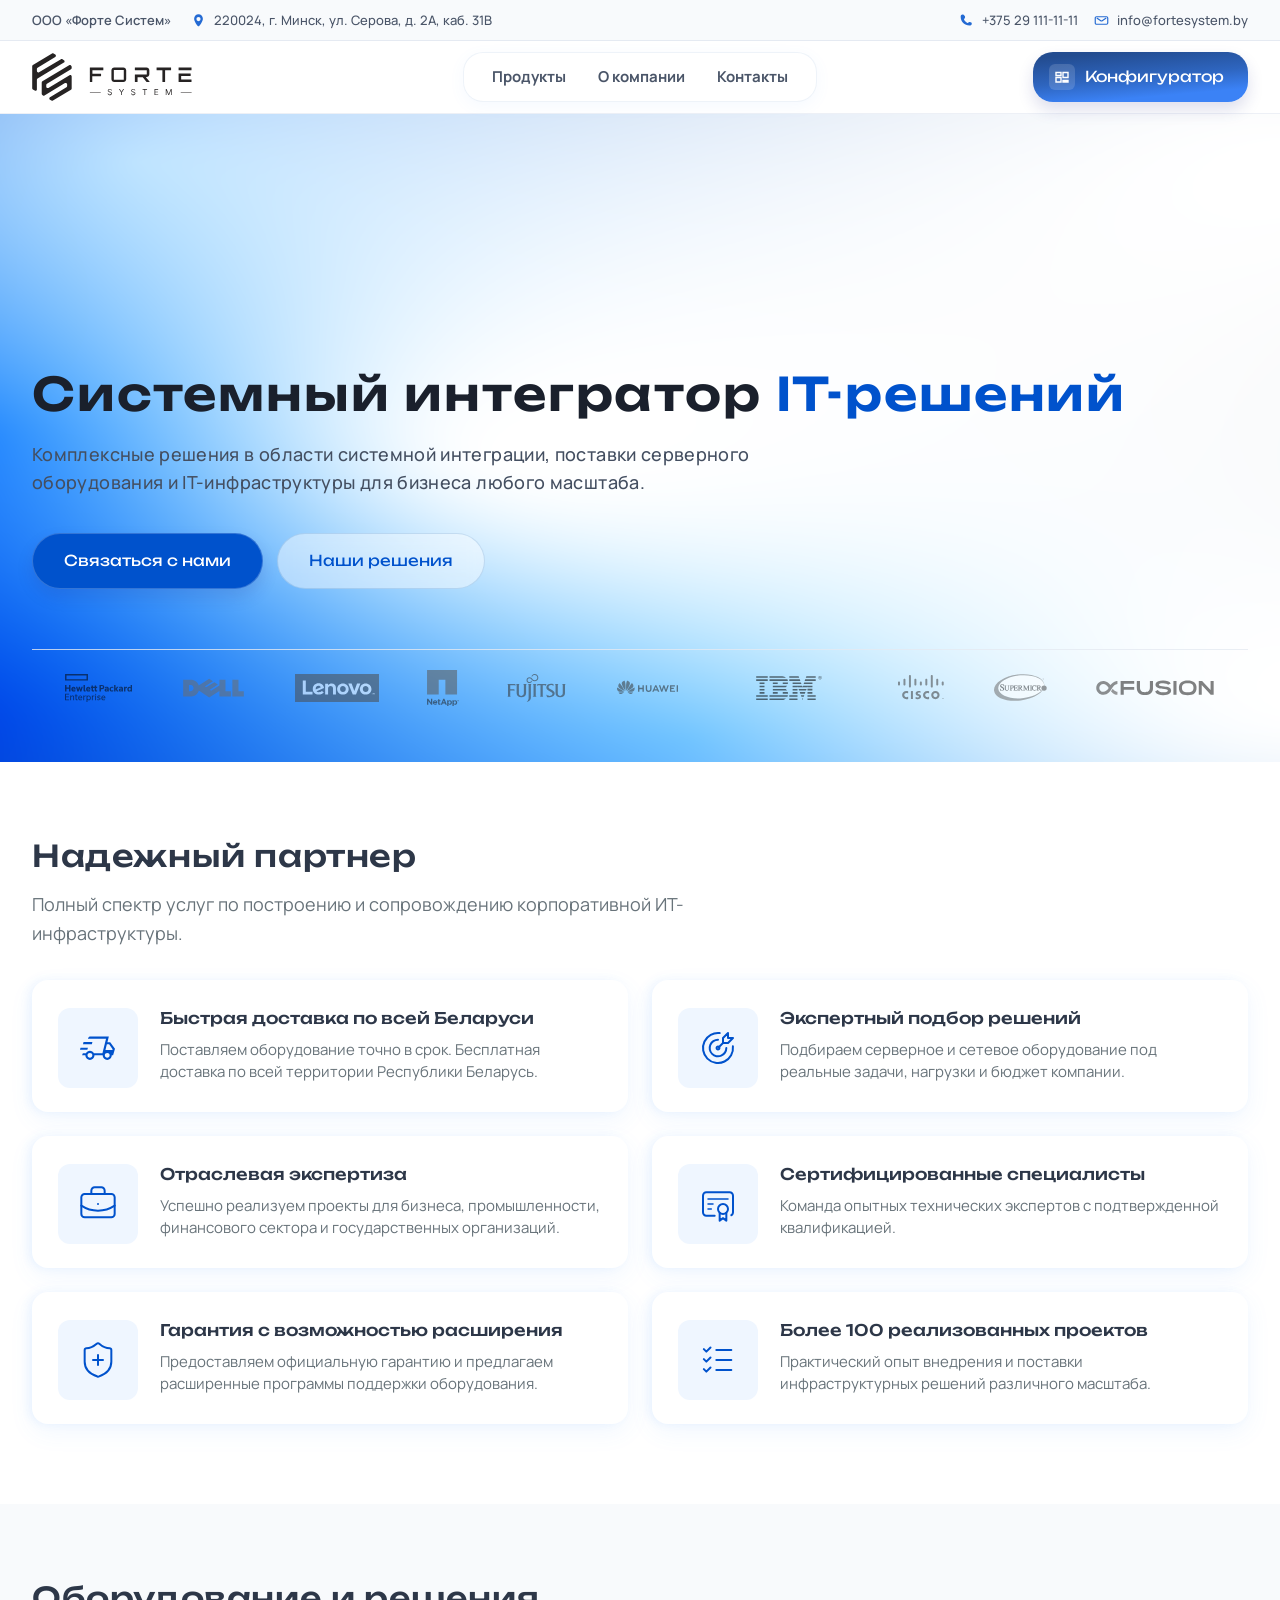
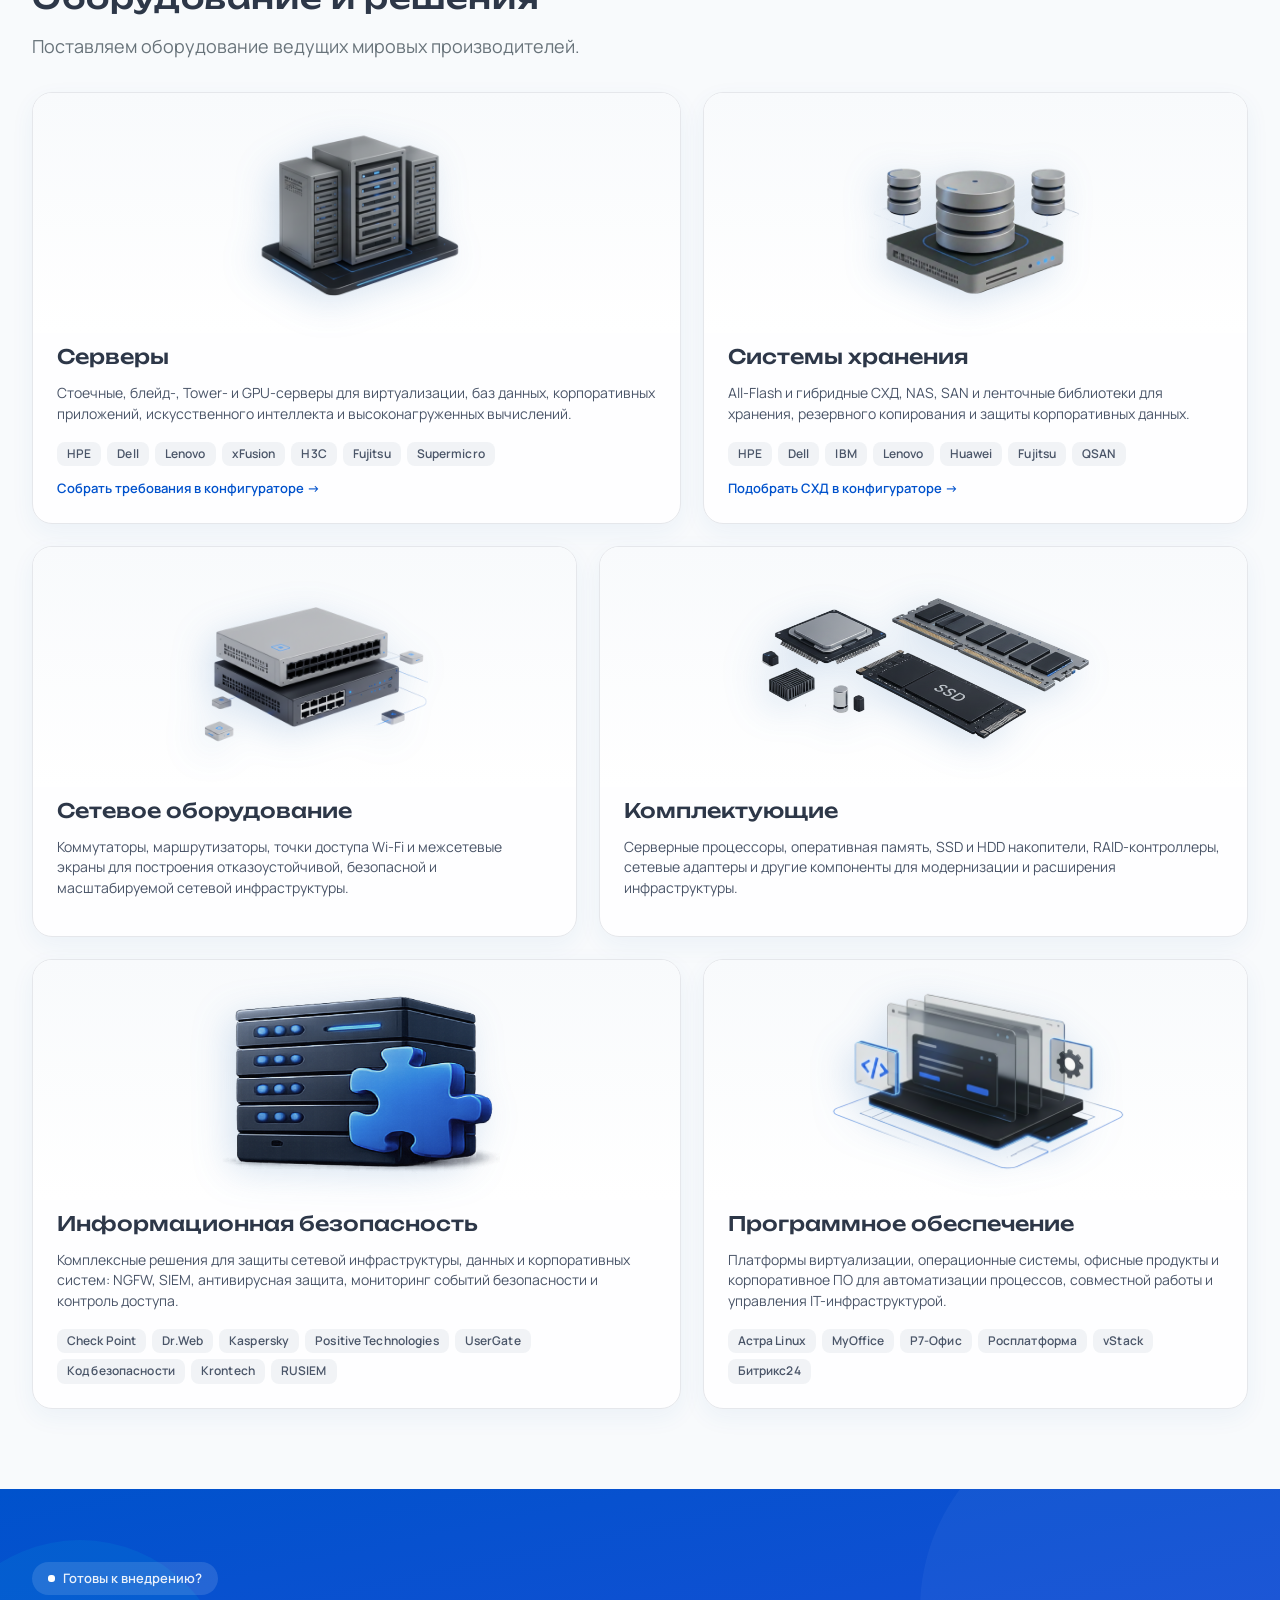
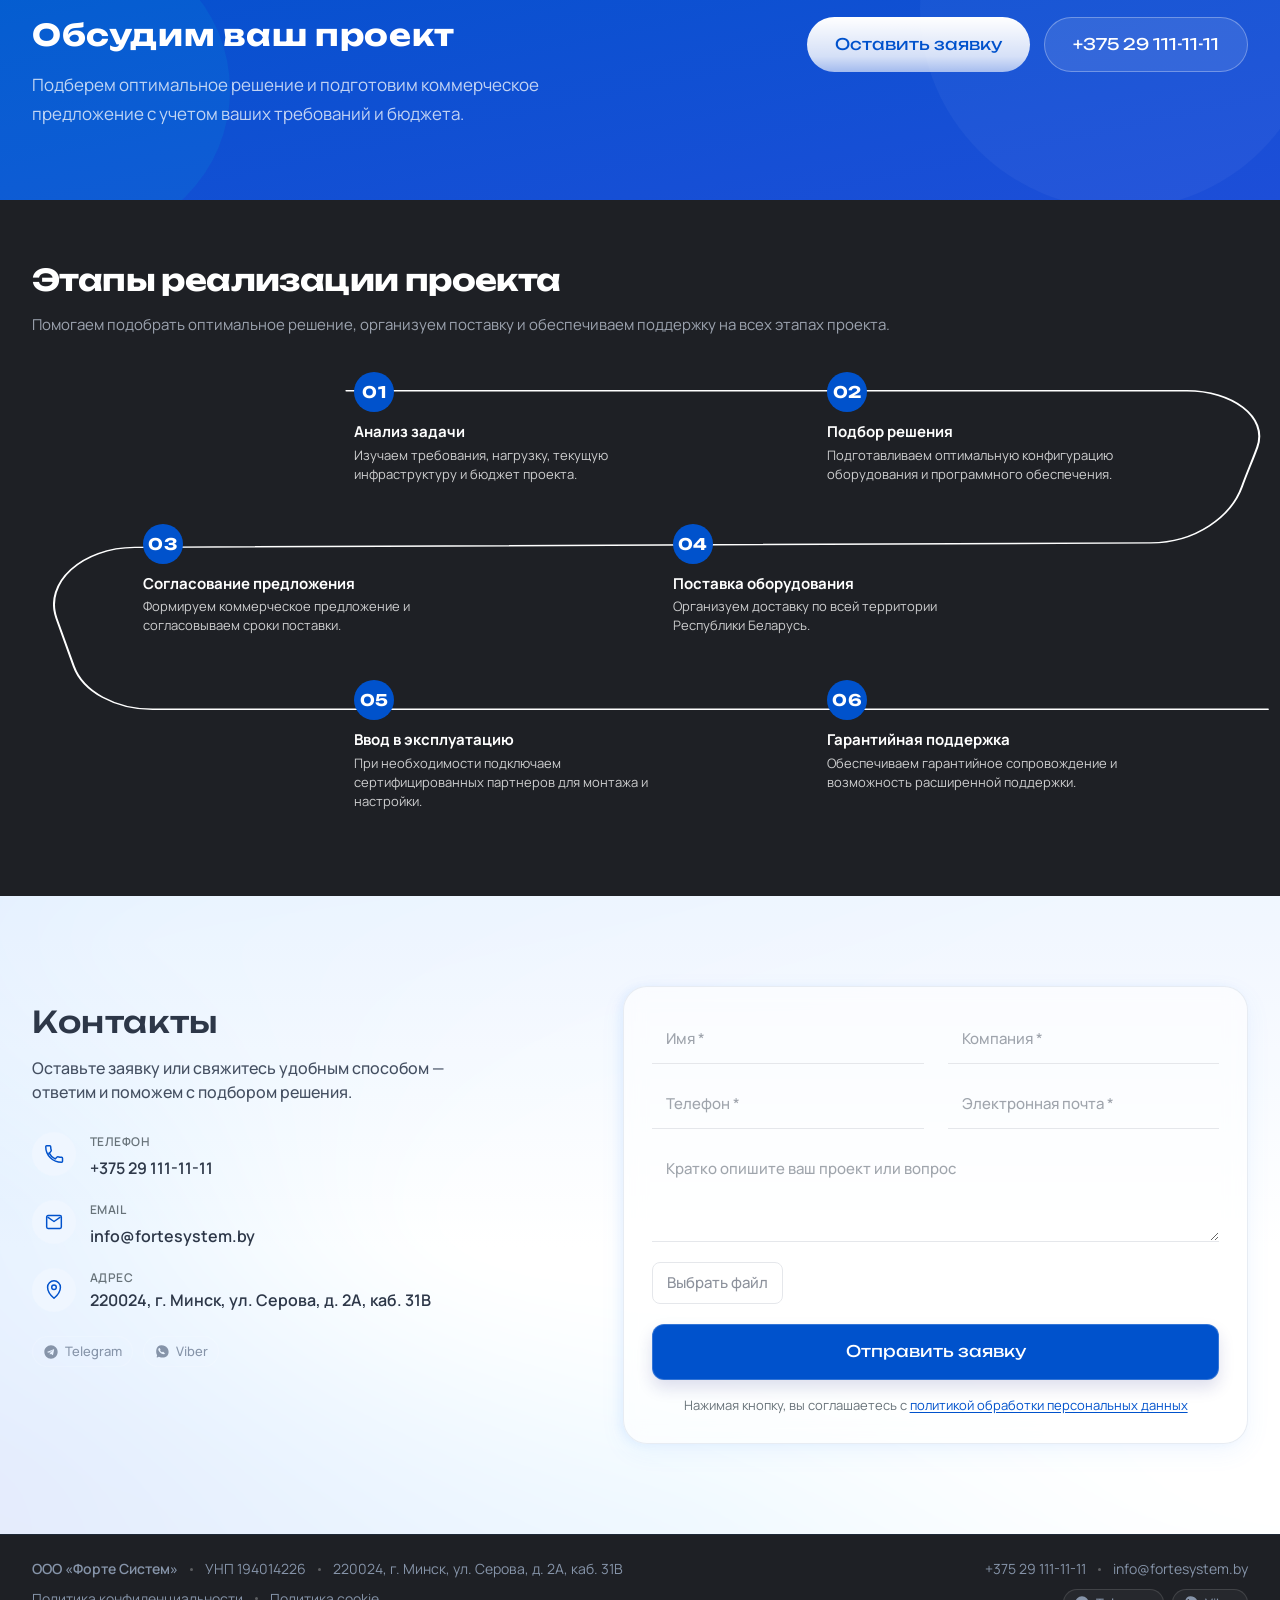
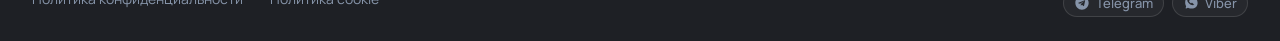
==== commit 7ae03bb0: "updated" ====
--- a/index.html
+++ b/index.html
@@ -18,12 +18,15 @@
   <!-- Top bar -->
   <div class="topbar">
     <div class="container topbar__inner">
-      <span class="topbar__address" aria-label="Адрес">
-        <svg width="16" height="16" viewBox="0 0 18 18" fill="none" aria-hidden="true">
-          <path d="M9 1.5C6.1 1.5 3.75 3.85 3.75 6.75c0 3.45 4.2 8.55 4.38 8.76a1.2 1.2 0 0 0 1.74 0c.18-.21 4.38-5.31 4.38-8.76C14.25 3.85 11.9 1.5 9 1.5Zm0 8.25A2.5 2.5 0 1 1 9 4.75a2.5 2.5 0 0 1 0 5Z" fill="currentColor"/>
-        </svg>
-        220024, г. Минск, ул. Серова, д. 2А, кб. 31В
-      </span>
+      <div class="topbar__left">
+        <span class="topbar__company">ООО «Форте Систем»</span>
+        <span class="topbar__address" aria-label="Адрес">
+          <svg width="16" height="16" viewBox="0 0 18 18" fill="none" aria-hidden="true">
+            <path d="M9 1.5C6.1 1.5 3.75 3.85 3.75 6.75c0 3.45 4.2 8.55 4.38 8.76a1.2 1.2 0 0 0 1.74 0c.18-.21 4.38-5.31 4.38-8.76C14.25 3.85 11.9 1.5 9 1.5Zm0 8.25A2.5 2.5 0 1 1 9 4.75a2.5 2.5 0 0 1 0 5Z" fill="currentColor"/>
+          </svg>
+          220024, г. Минск, ул. Серова, д. 2А, каб. 31В
+        </span>
+      </div>
       <div class="topbar__contacts">
         <a class="topbar__item" href="tel:+375291111111">
           <svg width="16" height="16" viewBox="0 0 18 18" fill="none" aria-hidden="true">
@@ -31,10 +34,10 @@
           </svg>
           +375 29 111-11-11
         </a>
-        <span class="topbar__dot" aria-hidden="true"></span>
         <a class="topbar__item" href="mailto:info@fortesystem.by">
           <svg width="16" height="16" viewBox="0 0 18 18" fill="none" aria-hidden="true">
-            <path d="M2.25 4.5A1.5 1.5 0 0 1 3.75 3h10.5a1.5 1.5 0 0 1 1.5 1.5v9a1.5 1.5 0 0 1-1.5 1.5H3.75a1.5 1.5 0 0 1-1.5-1.5v-9Zm1.76.75 4.72 3.15c.17.11.37.11.54 0l4.72-3.15H4.01Zm9.74 1.54-4.5 3a1.75 1.75 0 0 1-1.9 0l-4.5-3V13.5h10.9V6.79Z" fill="currentColor"/>
+            <path d="M3 4.5h12A1.5 1.5 0 0 1 16.5 6v6a1.5 1.5 0 0 1-1.5 1.5H3A1.5 1.5 0 0 1 1.5 12V6A1.5 1.5 0 0 1 3 4.5Z" stroke="currentColor" stroke-width="1.4" stroke-linejoin="round"/>
+            <path d="m3.75 6.25 4.85 3.25a.75.75 0 0 0 .8 0l4.85-3.25" stroke="currentColor" stroke-width="1.4" stroke-linecap="round" stroke-linejoin="round"/>
           </svg>
           info@fortesystem.by
         </a>
@@ -363,7 +366,7 @@
               </span>
               <div>
                 <span class="contact-list__label">Адрес</span>
-                <p>220024, г. Минск, ул. Серова, д. 2А, кб. 31В</p>
+                <p>220024, г. Минск, ул. Серова, д. 2А, каб. 31В</p>
               </div>
             </li>
           </ul>
@@ -403,7 +406,7 @@
           </div>
           <div class="form-field">
             <label for="comment">Комментарий</label>
-            <textarea id="comment" name="comment" placeholder="Кратко опишите ваш проект или вопрос." rows="3"></textarea>
+            <textarea id="comment" name="comment" placeholder="Кратко опишите ваш проект или вопрос" rows="3"></textarea>
           </div>
 
           <label class="file-pick">
@@ -426,7 +429,7 @@
           <span class="site-footer__dot" aria-hidden="true"></span>
           <span>УНП 194014226</span>
           <span class="site-footer__dot" aria-hidden="true"></span>
-          <span>220024, г. Минск, ул. Серова, д. 2А, кб. 31В</span>
+          <span>220024, г. Минск, ул. Серова, д. 2А, каб. 31В</span>
         </div>
         <div class="site-footer__line">
           <a href="privacy.html">Политика конфиденциальности</a>
--- a/site.css
+++ b/site.css
@@ -79,6 +79,20 @@
   padding-bottom: 8px;
 }
 
+.topbar__left {
+  display: flex;
+  align-items: center;
+  flex-wrap: wrap;
+  gap: 8px 20px;
+  min-width: 0;
+}
+
+.topbar__company {
+  font-weight: 600;
+  color: #4a5568;
+  flex-shrink: 0;
+}
+
 .topbar__address {
   display: inline-flex;
   align-items: center;
@@ -88,10 +102,13 @@
   min-width: 0;
 }
 
-.topbar__address svg {
+.topbar__address svg,
+.topbar__item svg {
   flex-shrink: 0;
   width: 15px;
   height: 15px;
+  display: block;
+  overflow: visible;
   color: var(--integra-blue);
   opacity: 0.85;
 }
@@ -101,7 +118,7 @@
   align-items: center;
   justify-content: flex-end;
   flex-wrap: wrap;
-  gap: 8px 12px;
+  gap: 8px 16px;
   flex-shrink: 0;
 }
 
@@ -117,14 +134,6 @@
 
 .topbar__item:hover {
   color: var(--integra-blue);
-}
-
-.topbar__item svg {
-  flex-shrink: 0;
-  width: 15px;
-  height: 15px;
-  color: var(--integra-blue);
-  opacity: 0.85;
 }
 
 .topbar__dot {
@@ -297,7 +306,16 @@
   position: relative;
   overflow: hidden;
   background: #fff url("images/site/hero-bg.png") center / cover no-repeat;
-  padding: 48px 0 32px;
+  padding: 48px 0 40px;
+  min-height: clamp(560px, 72vh, 720px);
+  display: flex;
+  flex-direction: column;
+  justify-content: flex-end;
+}
+
+.hero > .container {
+  width: 100%;
+  margin-top: auto;
 }
 
 .hero::before {
@@ -310,7 +328,7 @@
   text-align: left;
   max-width: 1100px;
   margin: 0;
-  padding: 120px 0 28px;
+  padding: 24px 0 36px;
 }
 
 .hero h1 {
@@ -1196,11 +1214,12 @@
   }
 
   .hero {
-    padding: 40px 0 24px;
+    padding: 40px 0 28px;
+    min-height: 0;
   }
 
   .hero__inner {
-    padding: 24px 0 20px;
+    padding: 48px 0 24px;
   }
 
   .partners {
